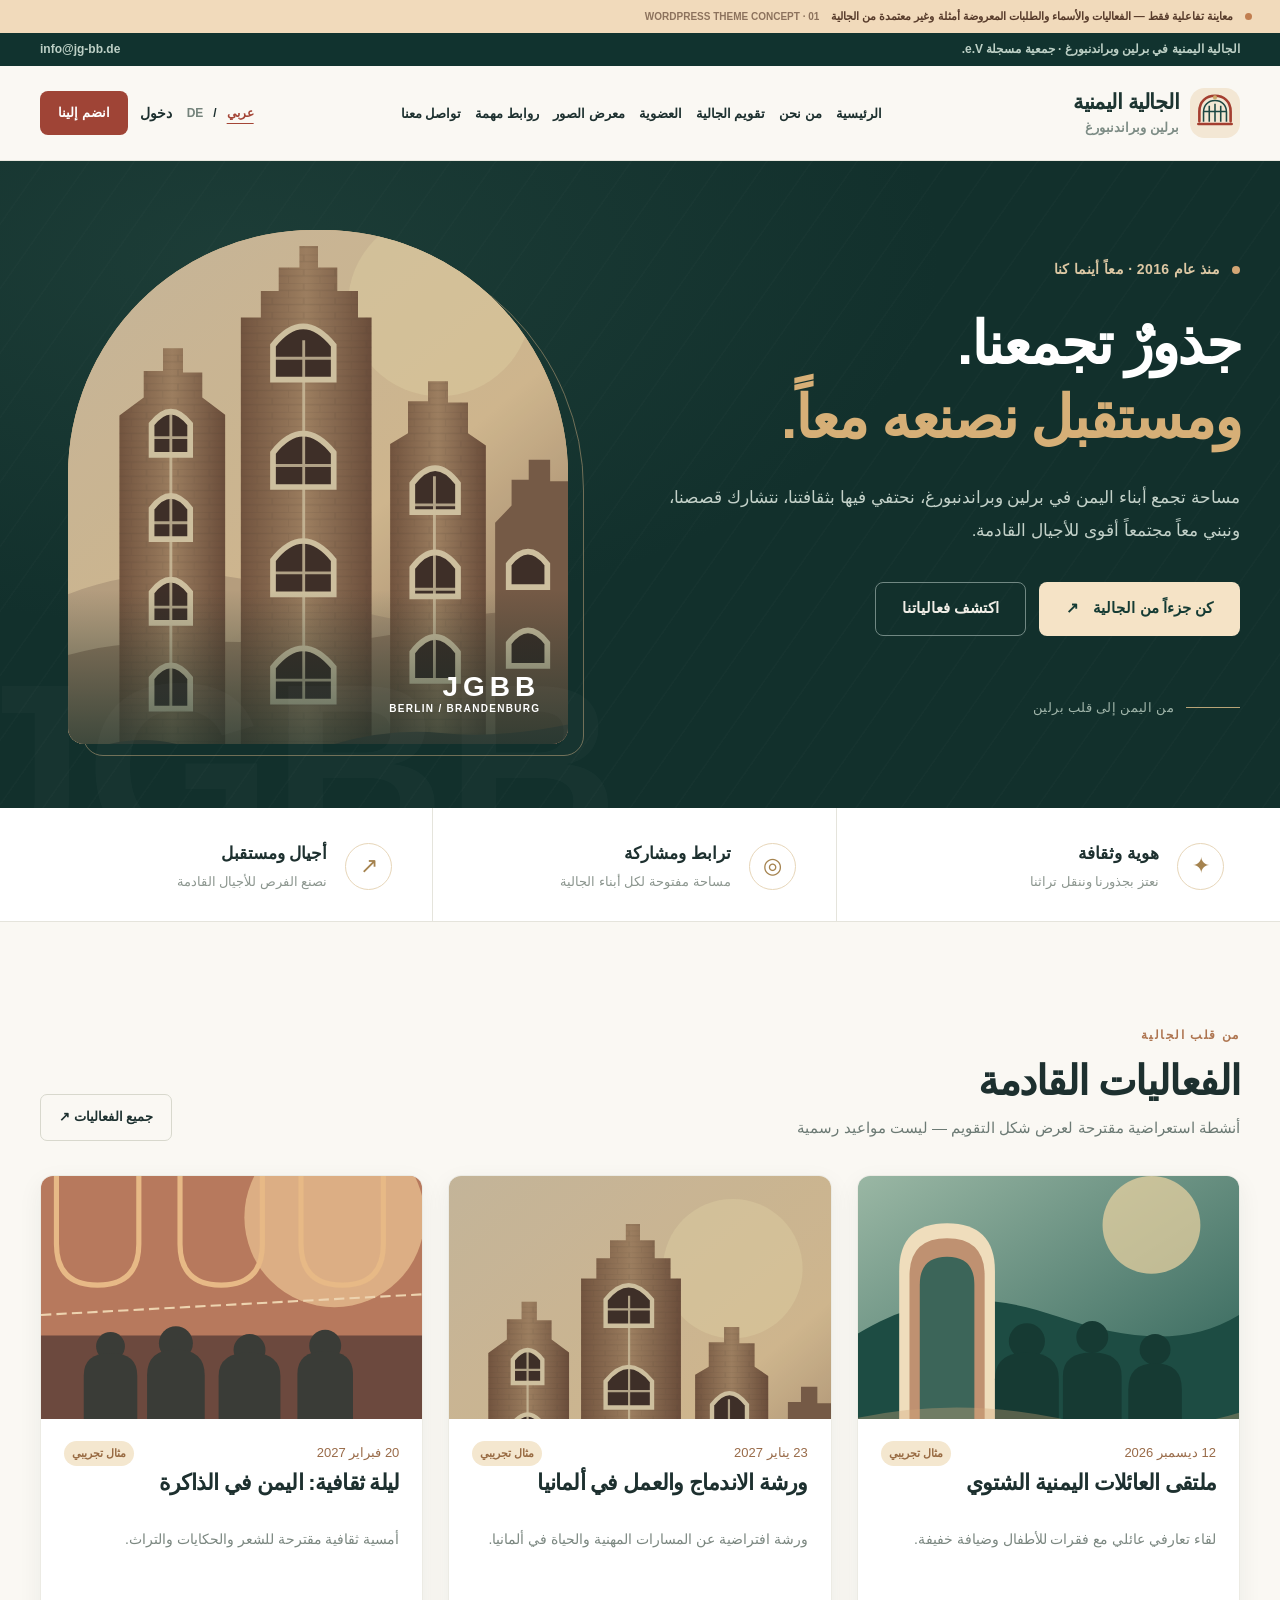
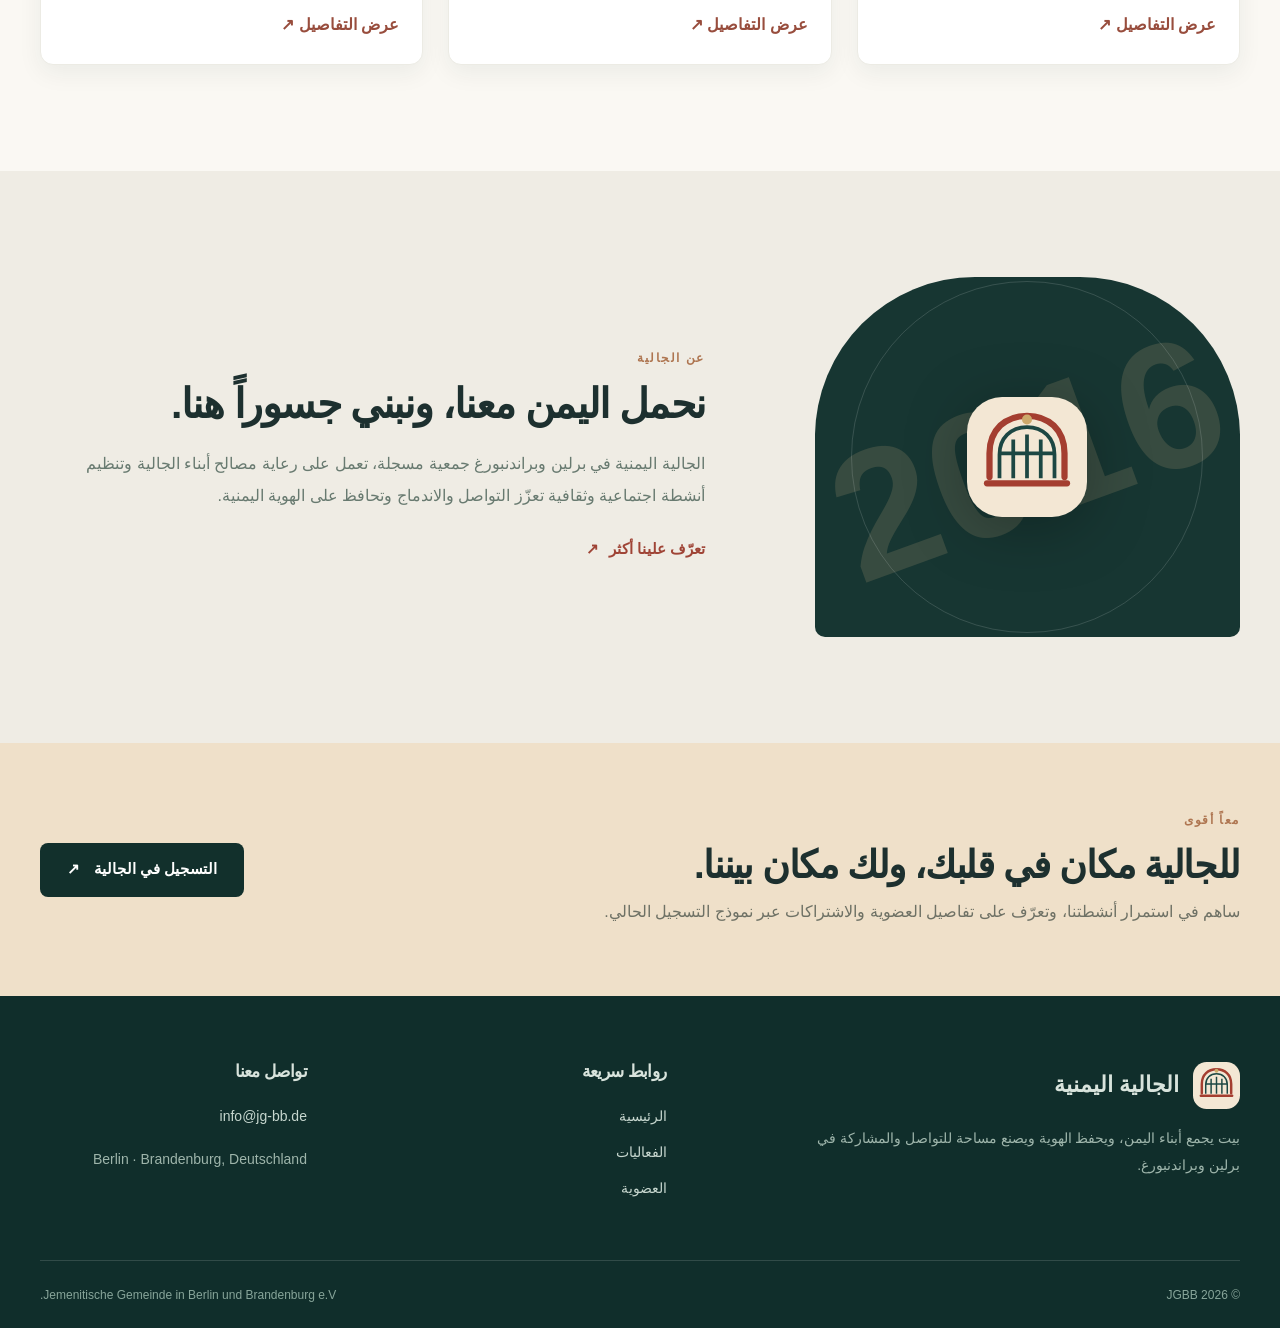
==== jgbb-preview/index.html @ 4fd8ebb9 "Publish JGBB bilingual interactive WordPress design showcase" ====
<!DOCTYPE html>
<html dir="rtl" lang="ar">
 <head>
  <meta charset="utf-8"/>
  <meta content="width=device-width,initial-scale=1" name="viewport"/>
  <meta content="#12302c" name="theme-color"/>
  <title>
   JGBB | الجالية اليمنية في برلين وبراندنبورغ — Interactive Preview
  </title>
  <style>
   :root{--j-ink:#1d302f;--j-forest:#173632;--j-dark:#12302c;--j-red:#9f4436;--j-gold:#c9a16a;--j-cream:#faf8f3;--j-sand:#f2ece2;--j-muted:#6c7a74;--j-line:#e5e4dc;--j-radius:18px;--j-font:'Tajawal','DM Sans',sans-serif;--j-latin:'DM Sans','Tajawal',sans-serif}
*{box-sizing:border-box}html{scroll-behavior:smooth}body.jgbb-body{margin:0;background:var(--j-cream);font-family:var(--j-font);color:var(--j-ink);font-size:16px;line-height:1.75;-webkit-font-smoothing:antialiased}body[dir=ltr]{font-family:var(--j-latin)}img{max-width:100%;height:auto}a{color:inherit;text-decoration:none}a:hover{color:var(--j-red)}button,input,select,textarea{font:inherit}button{cursor:pointer}h1,h2,h3,p{margin-top:0}h1,h2,h3{line-height:1.2;letter-spacing:-.035em}h1{font-size:clamp(46px,5.6vw,78px);font-weight:800}h2{font-size:clamp(33px,3.2vw,49px);font-weight:800}h3{font-size:23px;font-weight:700}::selection{background:#e7c69c;color:var(--j-ink)}:focus-visible{outline:3px solid #c49155;outline-offset:4px}.jgbb-container{width:min(1200px,calc(100% - 64px));margin-inline:auto}.jgbb-skip-link{position:absolute;inset-block-start:-90px;inset-inline-start:20px;z-index:999;background:#fff;padding:12px}.jgbb-skip-link:focus{inset-block-start:12px}
.jgbb-topline{background:#11332f;color:#bdd0c6;font-size:12px;font-weight:600}.jgbb-topline__inner{display:flex;justify-content:space-between;align-items:center;min-height:33px;gap:16px}.jgbb-topline a{color:#bdd0c6}.jgbb-header{position:relative;z-index:10;background:rgba(250,248,243,.98);border-bottom:1px solid #eae8e0}.jgbb-header__inner{min-height:94px;display:flex;align-items:center;justify-content:space-between;gap:24px}.jgbb-brand{display:flex;gap:11px;align-items:center;min-width:214px}.jgbb-brand__mark{width:50px;height:50px}.jgbb-brand__custom{max-width:150px;max-height:65px;width:auto;height:auto}.jgbb-brand__label{display:grid;line-height:1.24}.jgbb-brand__label strong{font-size:21px;letter-spacing:-.025em;color:#1d3531}.jgbb-brand__label small{font-size:13px;color:#7d8c85;font-weight:600;margin-top:5px}.jgbb-menu{display:flex;list-style:none;gap:24px;align-items:center;margin:0;padding:0}.jgbb-menu li{position:relative}.jgbb-menu a{font-weight:700;font-size:14px;white-space:nowrap;transition:color .2s}.jgbb-menu .sub-menu{display:none;position:absolute;top:100%;inset-inline-start:0;list-style:none;margin:0;padding:12px 16px;background:white;box-shadow:0 12px 35px #122e2c20;min-width:190px;border-radius:12px}.jgbb-menu li:hover>.sub-menu,.jgbb-menu li:focus-within>.sub-menu{display:block}.jgbb-menu .sub-menu li{padding:6px}.jgbb-header__actions{display:flex;align-items:center;gap:17px}.jgbb-languages{display:flex;align-items:center;gap:7px;font:700 12px var(--j-latin);white-space:nowrap}.jgbb-languages a{color:#657b71}.jgbb-language-sep{color:#bbc8c2}.jgbb-languages ul{list-style:none;margin:0;padding:0;display:flex;gap:8px}.jgbb-languages ul li{list-style:none}.jgbb-login{font-size:14px;font-weight:700}.jgbb-button{display:inline-flex;align-items:center;justify-content:center;gap:14px;min-height:54px;padding:12px 26px;background:var(--j-red);color:#fff;border:1px solid transparent;border-radius:8px;font-weight:800;font-size:15px;transition:transform .2s,background .2s}.jgbb-button:hover{background:#863629;color:white;transform:translateY(-2px)}.jgbb-button--small{min-height:44px;padding:8px 17px;font-size:13px}.jgbb-button--light{background:#f5e3c6;color:#153b34}.jgbb-button--light:hover{background:#fff;color:#153b34}.jgbb-button--ghost{background:transparent;color:#f1eee7;border-color:#718883}.jgbb-button--ghost:hover{background:#ffffff16;color:#fff}.jgbb-button--dark{background:var(--j-dark)}.jgbb-mobile-toggle{display:none;background:transparent;border:0;padding:12px}.jgbb-mobile-toggle span{display:block;height:2px;width:23px;background:var(--j-ink);margin:5px 0}
.jgbb-hero{background:var(--j-dark);color:white;position:relative;overflow:hidden;isolation:isolate}.jgbb-hero:after{content:'';position:absolute;inset:0;background:radial-gradient(ellipse at 18% 15%,#3b625742,transparent 48%),repeating-linear-gradient(125deg,transparent,transparent 35px,#ffffff04 36px,#ffffff04 37px);pointer-events:none;z-index:-1}.jgbb-hero__layout{display:grid;grid-template-columns:1.02fr .98fr;gap:64px;min-height:615px;align-items:center;padding-block:69px 64px}.jgbb-hero__copy{position:relative;z-index:1}.jgbb-kicker{display:inline-flex;align-items:center;gap:12px;font-weight:700;letter-spacing:.025em;color:#ddc8a4;font-size:14px;margin-bottom:25px}.jgbb-kicker__dot{width:8px;height:8px;border-radius:50%;background:#d3a675}.jgbb-hero h1{font-size:clamp(47px,4.6vw,69px);line-height:1.26;max-width:700px;margin-bottom:26px;color:#fff}.jgbb-hero h1 em{font-style:normal;color:#d6af77}.jgbb-hero__copy>p{font-size:17px;line-height:1.95;color:#c3d1c9;max-width:580px;margin-bottom:34px}.jgbb-hero__buttons{display:flex;align-items:center;flex-wrap:wrap;gap:13px}.jgbb-hero__footnote{display:flex;align-items:center;gap:12px;margin-top:61px;font-size:13px;letter-spacing:.03em;color:#a0b5aa}.jgbb-hero__line{height:1px;width:54px;background:#b8a477}.jgbb-hero__art{height:514px;position:relative;max-width:500px;width:100%;justify-self:center}.jgbb-hero__art:before{content:'';position:absolute;inset:10px -16px -12px 15px;border:1px solid #a28f6d;border-radius:250px 250px 20px 20px;opacity:.65}.jgbb-hero__art-frame{height:100%;width:100%;overflow:hidden;border-radius:245px 245px 16px 16px;background:#dfb889;position:relative}.jgbb-hero__art-frame img{display:block;object-fit:cover;width:100%;height:100%}.jgbb-hero__art-frame:after{content:'';position:absolute;inset:0;background:linear-gradient(180deg,transparent 70%,#0e2c27a1 100%)}.jgbb-hero__art-label{position:absolute;bottom:30px;inset-inline-start:28px;display:grid;z-index:2;text-align:start;color:white}.jgbb-hero__art-label strong{font:800 28px var(--j-latin);letter-spacing:.18em}.jgbb-hero__art-label span{font:600 10px var(--j-latin);letter-spacing:.13em}.jgbb-hero__watermark{position:absolute;font:800 240px var(--j-latin);color:#ffffff06;bottom:-98px;left:-48px;pointer-events:none}
.jgbb-values{background:white;border-bottom:1px solid var(--j-line)}.jgbb-values__grid{display:grid;grid-template-columns:repeat(3,1fr);gap:10px}.jgbb-value{display:flex;gap:18px;align-items:center;padding:31px 16px 27px}.jgbb-value+.jgbb-value{border-inline-start:1px solid var(--j-line);padding-inline-start:40px}.jgbb-value__icon{display:grid;place-items:center;flex:none;width:47px;height:47px;border:1px solid #e7d6b9;border-radius:50%;font-size:22px;color:#a5834f}.jgbb-value strong{display:block;font-size:17px;font-weight:800}.jgbb-value p{color:#8c968f;font-size:13px;margin:2px 0 0}
.jgbb-section{padding-block:106px}.jgbb-section-heading{display:flex;justify-content:space-between;align-items:end;gap:25px;margin-bottom:34px}.jgbb-section-tag{display:block;color:#ae7550;letter-spacing:.13em;font:700 12px var(--j-latin),sans-serif;margin-bottom:15px;text-transform:uppercase}.jgbb-section-heading h2{margin-bottom:9px}.jgbb-section-heading p{color:var(--j-muted);font-size:15px;margin:0}.jgbb-outline-link{border:1px solid #d8d8cd;padding:11px 18px;border-radius:7px;font-weight:700;font-size:13px;white-space:nowrap;transition:all .2s}.jgbb-outline-link:hover{background:var(--j-dark);border-color:var(--j-dark);color:white}.jgbb-story-grid{display:grid;grid-template-columns:repeat(3,minmax(0,1fr));gap:25px}.jgbb-story-card{background:#fff;border:1px solid #ecebe4;border-radius:13px;overflow:hidden;box-shadow:0 8px 24px #142f2810;transition:transform .2s,box-shadow .2s}.jgbb-story-card:hover{transform:translateY(-5px);box-shadow:0 15px 40px #142f281c}.jgbb-story-card__media{display:block;aspect-ratio:1.57;overflow:hidden;background:#e4d2b8}.jgbb-story-card__media img{display:block;width:100%;height:100%;object-fit:cover;transition:transform .45s}.jgbb-story-card:hover img{transform:scale(1.06)}.jgbb-story-card__placeholder{display:grid;width:100%;height:100%;place-items:center;background:linear-gradient(130deg,#dcc5a8,#9b6f51);font:900 55px var(--j-latin);color:#ffffff3d;letter-spacing:.2em}.jgbb-story-card__body{padding:22px 23px 25px}.jgbb-eyebrow{font-size:12px;color:#a57950;margin:0 0 11px;font-weight:700}.jgbb-story-card h3{font-size:22px;line-height:1.55;margin-bottom:10px}.jgbb-card-summary{font-size:14px;line-height:1.7;color:#7b8780;min-height:68px;margin:0 0 15px}.jgbb-text-link{display:inline-flex;align-items:center;gap:10px;color:var(--j-red);font-size:15px;font-weight:800}.jgbb-text-link:hover{color:var(--j-ink)}
.jgbb-about-band{background:#efece4}.jgbb-about-band__layout{display:grid;grid-template-columns:.78fr 1.22fr;gap:110px;align-items:center}.jgbb-about-band__art{height:360px;position:relative;background:var(--j-forest);border-radius:160px 160px 10px 10px;display:flex;align-items:center;justify-content:center;overflow:hidden}.jgbb-about-band__art:after{content:'';width:350px;height:350px;border-radius:50%;border:1px solid #ffffff24;position:absolute}.jgbb-about-band__art span{position:absolute;color:#e8be8a28;font:900 180px var(--j-latin);transform:rotate(-20deg)}.jgbb-about-band__art img{width:120px;filter:drop-shadow(0 10px 30px #0004);z-index:2}.jgbb-about-band h2{max-width:560px;margin-bottom:19px}.jgbb-about-band p{font-size:16px;line-height:2;color:#687a70;max-width:640px;margin-bottom:23px}.jgbb-join-band{background:#efe0c9;padding:70px 0}.jgbb-join-band__inner{display:flex;justify-content:space-between;align-items:center;gap:50px}.jgbb-join-band h2{font-size:clamp(28px,3vw,42px);margin-bottom:10px}.jgbb-join-band p{max-width:700px;color:#6e7165;margin:0}
.jgbb-footer{background:#102e2b;color:#d8e3dc;padding:66px 0 22px}.jgbb-footer__grid{display:grid;grid-template-columns:1.4fr .8fr .75fr;gap:75px}.jgbb-footer__grid p{max-width:450px;color:#9eb5ab;font-size:14px;line-height:1.9;margin-top:16px}.jgbb-footer__brand{display:flex;gap:14px;align-items:center}.jgbb-footer__brand img{width:47px}.jgbb-footer__brand strong{font-size:22px}.jgbb-footer h3{font-size:17px;margin:0 0 19px}.jgbb-footer a{color:#c6d6ce;font-size:14px}.jgbb-footer a:hover{color:#f2c88f}.jgbb-footer-menu,.jgbb-footer .jgbb-menu{display:grid;gap:8px;list-style:none;padding:0;margin:0}.jgbb-footer-menu li{list-style:none}.jgbb-footer__bottom{display:flex;justify-content:space-between;gap:15px;border-top:1px solid #ffffff23;margin-top:58px;padding-top:24px;color:#87a59a;font-size:12px}
.jgbb-interior-hero{background:#143632;color:white;padding:77px 0 74px;position:relative;overflow:hidden}.jgbb-interior-hero:after{content:'◌';font-size:400px;line-height:1;color:#ffffff08;position:absolute;top:-160px;inset-inline-end:8%}.jgbb-interior-hero .jgbb-container{position:relative;z-index:1}.jgbb-interior-hero .jgbb-section-tag{color:#c8ac80}.jgbb-interior-hero h1{font-size:clamp(40px,5vw,64px);max-width:850px;margin:0 0 12px}.jgbb-interior-hero p{font-size:15px;margin:0;color:#a9c3b8}.jgbb-return-link{font-size:14px;color:#e6c398}.jgbb-page-layout{padding-block:70px 100px}.jgbb-single-layout{max-width:950px;margin:auto;padding-block:70px 100px}.jgbb-content{max-width:100%;font-size:17px;line-height:2}.jgbb-content p{margin-bottom:20px}.jgbb-content h2,.jgbb-content h3{margin:35px 0 14px}.jgbb-content a:not(.um-button){color:var(--j-red);text-decoration:underline;text-decoration-thickness:1px;text-underline-offset:3px}.jgbb-content blockquote{margin:30px 0;padding:14px 30px;border-inline-start:3px solid var(--j-red);background:#fff}.jgbb-content img{border-radius:10px}.jgbb-single-hero-image{border-radius:17px;overflow:hidden;margin-bottom:34px}.jgbb-single-hero-image img{width:100%;display:block;max-height:540px;object-fit:cover}.jgbb-pagination{margin-top:52px;text-align:center}.jgbb-pagination .page-numbers{display:inline-flex;align-items:center;justify-content:center;min-width:42px;height:42px;border:1px solid #d8ddd5;border-radius:7px;margin:0 3px}.jgbb-pagination .page-numbers.current{background:var(--j-dark);color:white}.jgbb-notfound{padding:120px 0;text-align:center}.jgbb-notfound>span{font:900 130px var(--j-latin);color:#cfb999}.jgbb-notfound h1{font-size:34px}
/* Existing WordPress and common form plugins: visual styling only, no request interception */
.jgbb-content input:not([type=checkbox]):not([type=radio]):not([type=submit]):not([type=hidden]),.jgbb-content select,.jgbb-content textarea,.jgbb-content .um input[type=text],.jgbb-content .um input[type=password],.jgbb-content .um input[type=email]{background:#fff!important;border:1px solid #dfe5de!important;border-radius:9px!important;min-height:46px!important;padding:11px 14px!important;box-shadow:none!important;max-width:100%;font-size:15px!important;color:var(--j-ink)!important}.jgbb-content input:focus,.jgbb-content select:focus,.jgbb-content textarea:focus{border-color:#b18a64!important;outline:2px solid #b18a6438!important}.jgbb-content button,.jgbb-content input[type=submit],.jgbb-content .um .um-button,.jgbb-content .wp-block-button__link{border:0!important;background:var(--j-red)!important;color:#fff!important;border-radius:8px!important;min-height:45px;padding:10px 24px!important;font-weight:800!important;box-shadow:none!important;cursor:pointer}.jgbb-content .um{max-width:100%!important;margin:22px 0!important}.jgbb-content .um .um-form{padding:24px;background:white;border:1px solid #e5e5da;border-radius:16px;box-shadow:0 15px 40px #142e2612}.jgbb-content .um .um-field-label label{font-weight:700!important;color:var(--j-ink)!important}.jgbb-content .um .um-col-alt .um-button.um-alt{background:#e8ede8!important;color:var(--j-ink)!important}.jgbb-content .um .um-field-error{border-radius:6px}.jgbb-content .wpcf7-form,.jgbb-content .wpforms-container{background:#fff;padding:28px;border:1px solid #e5e5da;border-radius:16px}.jgbb-content table{max-width:100%;display:block;overflow-x:auto;border-collapse:collapse}.jgbb-content td,.jgbb-content th{border:1px solid #e1e3dc;padding:11px}.jgbb-content .wp-block-gallery{display:flex;flex-wrap:wrap;gap:12px}
@media(max-width:1160px){.jgbb-nav .jgbb-menu{gap:14px}.jgbb-header__actions{gap:10px}.jgbb-header__inner{gap:15px}.jgbb-header__join{display:none}.jgbb-hero__layout{gap:45px}.jgbb-about-band__layout{gap:70px}}
@media(max-width:900px){.jgbb-container{width:min(100% - 40px,1200px)}.jgbb-header__inner{min-height:78px}.jgbb-nav{display:none;position:absolute;inset-inline:0;top:100%;background:#faf8f3;border-bottom:1px solid var(--j-line);box-shadow:0 12px 20px #00000012;padding:25px}.jgbb-nav.is-open{display:block}.jgbb-nav .jgbb-menu{display:grid;gap:18px;max-width:650px;margin:auto}.jgbb-mobile-toggle{display:block}.jgbb-header__actions{margin-inline-start:auto}.jgbb-hero__layout{grid-template-columns:1fr .85fr;gap:22px;min-height:500px}.jgbb-hero h1{font-size:46px}.jgbb-hero__art{height:425px}.jgbb-story-grid{gap:14px}.jgbb-story-card__body{padding:18px}.jgbb-story-card h3{font-size:19px}.jgbb-about-band__layout{gap:40px}}
@media(max-width:700px){.jgbb-topline__inner{justify-content:center}.jgbb-topline__inner a{display:none}.jgbb-container{width:calc(100% - 34px)}.jgbb-brand{min-width:auto}.jgbb-brand__mark{width:44px}.jgbb-brand__label strong{font-size:17px}.jgbb-brand__label small{font-size:11px}.jgbb-header__actions{gap:11px}.jgbb-login{display:none}.jgbb-languages{font-size:11px}.jgbb-hero__layout{grid-template-columns:1fr;padding-block:62px 46px;gap:36px}.jgbb-hero__copy{text-align:start}.jgbb-hero h1{font-size:clamp(41px,8vw,55px)}.jgbb-hero__copy>p{font-size:15px}.jgbb-hero__footnote{margin-top:32px}.jgbb-hero__art{max-width:380px;height:390px;width:85%;margin-inline:auto}.jgbb-values__grid{grid-template-columns:1fr;gap:0}.jgbb-value,.jgbb-value+.jgbb-value{padding:17px 2px;border:0;border-bottom:1px solid var(--j-line)}.jgbb-section{padding-block:65px}.jgbb-section-heading{align-items:start}.jgbb-section-heading h2{font-size:35px}.jgbb-outline-link{font-size:11px;padding:9px}.jgbb-story-grid{grid-template-columns:1fr;gap:22px}.jgbb-story-card__media{aspect-ratio:1.75}.jgbb-card-summary{min-height:0}.jgbb-about-band__layout{grid-template-columns:1fr;gap:28px}.jgbb-about-band__art{height:260px;max-width:380px;margin-inline:auto;width:100%}.jgbb-join-band{padding:52px 0}.jgbb-join-band__inner{align-items:start;flex-direction:column;gap:28px}.jgbb-footer__grid{grid-template-columns:1fr 1fr;gap:28px}.jgbb-footer__grid>div:first-child{grid-column:1/-1}.jgbb-footer__bottom{flex-direction:column;gap:3px}.jgbb-interior-hero{padding:56px 0}.jgbb-interior-hero h1{font-size:40px}.jgbb-page-layout,.jgbb-single-layout{padding-block:42px 80px}.jgbb-content{font-size:16px}}
@media(max-width:410px){.jgbb-header__inner{gap:6px}.jgbb-brand__label strong{font-size:15px}.jgbb-brand__mark{width:39px}.jgbb-languages{gap:4px}.jgbb-hero__buttons{display:grid;grid-template-columns:1fr}.jgbb-hero__art{width:94%}.jgbb-footer__grid{grid-template-columns:1fr}.jgbb-footer__grid>div:first-child{grid-column:auto}}
@media(prefers-reduced-motion:reduce){html{scroll-behavior:auto}*,*:before,*:after{transition:none!important;animation:none!important}}
  </style>
  <style>
   .preview-ribbon{display:flex;gap:12px;align-items:center;padding:8px 28px;min-height:33px;font:600 11px 'DM Sans','Tajawal',sans-serif;background:#f1dabb;color:#573b2b;direction:rtl}.preview-dot{height:7px;width:7px;border-radius:50%;background:#c17e50}.preview-ribbon__end{margin-inline-start:auto;font-size:10px;opacity:.65;direction:ltr}.preview-language{background:transparent;border:0;color:#74837b;font:700 12px 'DM Sans','Tajawal',sans-serif;padding:3px;white-space:nowrap}.preview-language.is-current{color:#a44536;text-decoration:underline;text-underline-offset:6px}.preview-screen[hidden]{display:none!important}.preview-events-heading{display:flex;align-items:center;justify-content:space-between;margin-bottom:28px}.preview-events-heading h2{margin:0}.preview-events-heading span{font-size:13px;color:#839187}.preview-membership-layout{display:grid;grid-template-columns:1fr 1fr;gap:76px}.preview-intro{color:#7c8b80;line-height:1.9}.preview-fees{margin-top:24px;background:#fff;border:1px solid #e5e3da;border-radius:12px;overflow:hidden}.preview-fees>div{display:flex;align-items:center;justify-content:space-between;padding:13px 18px;border-bottom:1px solid #e9e8e2}.preview-fees>div:last-child{border:0}.preview-fees strong{font-size:19px;color:#9f4436}.preview-bank{margin-top:18px;border:1px dashed #d2b794;background:#f2e9dd;padding:17px 21px;border-radius:11px;display:grid;gap:3px}.preview-bank strong{font-size:16px}.preview-bank span{font-size:13px;color:#718072}.preview-bank code{font:600 13px 'DM Sans';text-align:start;unicode-bidi:embed;overflow-wrap:anywhere}.preview-bank small{color:#9c6c4e}.preview-form{background:white;padding:32px;border:1px solid #e8e7de;border-radius:14px;box-shadow:0 20px 55px #18332b0e}.preview-form-badge{font-size:11px;font-weight:700;background:#e5eee9;color:#466b5a;padding:5px 10px;border-radius:99px}.preview-form h3{font-size:28px;margin:19px 0 8px}.preview-form>p{font-size:13px;color:#849086;line-height:1.75}.preview-form-grid{display:grid;grid-template-columns:1fr 1fr;gap:15px;margin:24px 0}.preview-form-grid label{display:grid;gap:5px;font-size:12px;font-weight:700}.preview-form-grid label.wide{grid-column:span 2}.preview-form-grid input,.preview-form-grid select{min-width:0;min-height:45px;border-radius:7px;border:1px solid #dfe3de;padding:10px;background:#fbfbf8;color:#9da8a2}.preview-disabled{width:100%;opacity:.75;cursor:not-allowed}.preview-about-layout{display:grid;grid-template-columns:1.1fr .8fr;gap:100px;align-items:center}.preview-about-layout p{font-size:17px;color:#728075;line-height:2}.preview-about-layout img{width:100%;max-height:440px;object-fit:cover;border-radius:220px 220px 12px 12px}.preview-contact{text-align:center;min-height:260px}.preview-contact p{color:#809084}.preview-contact .jgbb-button{margin-top:20px;direction:ltr}
@media(max-width:800px){.preview-membership-layout,.preview-about-layout{grid-template-columns:1fr;gap:40px}.preview-form{padding:23px}.preview-ribbon__end{display:none}}@media(max-width:550px){.preview-events-heading{align-items:start;flex-direction:column;gap:12px}.preview-ribbon{padding:8px 17px;font-size:10px}.preview-form-grid{gap:9px}}
  </style>
 <style id="jgbb-full-demo-style">
/* JGBB interactive demo enhancements */
.jgbb-header__actions{gap:12px}.jgbb-menu{gap:14px}.jgbb-menu a{font-size:13px}.preview-ribbon{position:relative;z-index:20}.jgbb-added-action{display:none}.demo-note{border:1px solid #e9d9b8;background:#f7efe1;color:#85663d;border-radius:12px;padding:16px 20px;margin-bottom:25px;font-size:14px}.demo-tools,.demo-actions{display:flex;justify-content:space-between;align-items:center;gap:14px;flex-wrap:wrap;margin-bottom:23px}.demo-tabs{display:flex;gap:6px;background:#e9eee7;padding:5px;border-radius:10px}.demo-tabs button,.demo-light-button{font:inherit;font-weight:700;color:#173d34;border-radius:8px;border:1px solid #e0e5dc;background:#fff;padding:9px 15px;cursor:pointer}.demo-tabs button{background:transparent;border:0}.demo-tabs button.is-on{background:white;box-shadow:0 4px 16px #132b2518}.demo-search{display:flex;gap:8px;align-items:center;border:1px solid #dce4dc;background:white;border-radius:10px;padding:7px 11px}.demo-search input{border:0!important;min-width:200px;outline:0;padding:5px;background:transparent}.demo-flag{border-radius:20px;background:#f4e7cf;padding:3px 8px;font-weight:700;color:#986b43;font-size:11px}.demo-event-date{display:flex;align-items:center;justify-content:space-between;gap:12px;color:#996b49;font-size:13px}.demo-event-card .jgbb-story-card__media{width:100%;border:0;padding:0;background:none;cursor:pointer}.demo-event-card .jgbb-story-card__media img{width:100%;height:auto}.demo-event-card .jgbb-text-link{border:0;background:transparent;cursor:pointer;text-align:start;padding:0;font:inherit;font-weight:800;color:#984d3d}.demo-event-card .jgbb-story-card__body h3{min-height:52px}.demo-field-row{display:grid;grid-template-columns:repeat(2,minmax(0,1fr));gap:13px}.demo-field-row label,.demo-contact-form>label,.demo-auth form>label,.demo-modal form>label{display:flex;flex-direction:column;gap:7px;font-size:14px;font-weight:700;margin-bottom:13px}.demo-field-row input,.demo-field-row select,.demo-contact-form input,.demo-contact-form textarea,.demo-auth input,.demo-modal input,.demo-modal select,.demo-modal textarea{border:1px solid #d7dfd8;border-radius:9px;padding:12px 14px;width:100%;min-height:45px;max-width:100%;background:white;color:#1e3935}.demo-checkbox{display:flex!important;flex-direction:row!important;align-items:flex-start!important;gap:10px!important;font-weight:400!important;font-size:13px!important;margin:15px 0!important}.demo-checkbox input{width:auto;min-height:0;margin-top:5px}.demo-contribution{display:flex;flex-wrap:wrap;gap:8px;margin:14px 0}.demo-contribution button{border:1px solid #d6ded6;background:white;color:#173d33;border-radius:9px;padding:10px 13px;font-weight:800;min-width:63px}.demo-contribution button.on{border:2px solid #a55340;color:#a55340;background:#fff5e7}.demo-mini{font-size:12px;color:#778479}.demo-success{padding:13px;border-radius:9px;background:#e5f5e9;color:#227849;font-size:14px;margin-top:10px}.demo-error{padding:13px;border-radius:9px;background:#fdebe7;color:#a33e35;margin-top:10px}.demo-panel{padding:28px;background:white;border:1px solid #e1e5de;border-radius:15px;margin-bottom:20px;box-shadow:0 8px 25px #1b342510}.demo-panel h2{font-size:26px}.demo-stat{display:grid;grid-template-columns:repeat(4,1fr);gap:13px;width:100%;margin-bottom:18px}.demo-stat>div{padding:20px;background:#fff;border:1px solid #e3e8e2;border-radius:12px}.demo-stat strong{font-size:31px;display:block}.demo-stat span{color:#74817b;font-size:12px}.demo-actions{justify-content:flex-start}.demo-table-scroll{overflow:auto}.demo-table{width:100%;border-collapse:collapse;font-size:13px}.demo-table th,.demo-table td{padding:12px;text-align:start;border-bottom:1px solid #eaeee9}.demo-table th{color:#78867c}.demo-table small{color:#75857a;display:block}.demo-table button{background:#e9efea;color:#173d33;border:0;border-radius:6px;padding:8px;cursor:pointer;font-size:12px;margin:2px}.demo-status{display:inline-block;border-radius:30px;background:#faefdc;color:#8c693b;padding:3px 9px;font-weight:700;font-size:11px;white-space:nowrap}.demo-status.confirmed,.demo-status.checked_in{background:#e2f3e9;color:#27774f}.demo-status.rejected{background:#fee7e2;color:#aa3838}.demo-auth{max-width:560px}.demo-auth .preview-form{padding:32px}.demo-auth form>label{margin-bottom:19px}.demo-auth form>.jgbb-button{width:100%}.demo-auth-secondary{display:grid;gap:12px;margin-top:20px}.demo-text-button{border:0;background:transparent;color:#9c4839;text-align:start;cursor:pointer;font-weight:800;padding:0}.demo-contact-form{border:1px solid #e3e7e3;background:white;border-radius:13px;padding:25px;margin-top:25px;max-width:760px;text-align:start}.demo-link-grid,.demo-gallery{display:grid;grid-template-columns:repeat(2,1fr);gap:18px}.demo-link-grid a{background:white;border:1px solid #e3e8e0;border-radius:14px;padding:25px;display:grid;gap:7px}.demo-link-grid a:hover{border-color:#c1cabb}.demo-link-grid b{font-size:20px}.demo-gallery-item{background:white;border-radius:14px;overflow:hidden;border:1px solid #e4e9df}.demo-gallery-item img{width:100%;height:250px;object-fit:cover;display:block}.demo-gallery-item>div{padding:17px}.demo-gallery-item b{display:block}.demo-gallery-item span{font-size:12px;color:#819087}.demo-modal{position:fixed;inset:0;z-index:900;display:grid;place-items:center;overflow:auto;padding:16px;background:#0e241fd0}.demo-modal[hidden]{display:none!important}.demo-modal-card{background:white;width:min(720px,100%);border-radius:17px;padding:35px;position:relative;max-height:95vh;overflow:auto}.demo-modal-close{position:absolute;inset-block-start:10px;inset-inline-end:12px;border:0;background:#f0f2ee;border-radius:50%;width:38px;height:38px;cursor:pointer;font-size:26px}.demo-modal h2{font-size:28px;margin:9px 0 17px}.demo-modal .demo-event-visual{width:100%;height:200px;object-fit:cover;border-radius:12px}.demo-ticket{text-align:center;border:1px dashed #bdc9b8;border-radius:13px;padding:22px}.demo-ticket img{display:block;margin:14px auto}.demo-ticket code{display:block;direction:ltr;padding:8px;background:#f0f4ee;border-radius:7px}.demo-toast{position:fixed;inset:auto 24px 24px auto;z-index:1000;pointer-events:none;opacity:0;transform:translateY(10px);transition:.2s;background:#173d35;color:white;padding:13px 18px;border-radius:9px}.demo-toast.show{opacity:1;transform:none}.demo-mail{background:#f7faf6;border:1px solid #dce7dc;border-radius:11px;padding:20px;margin:16px 0}.demo-mail p{margin:10px 0}.demo-list{display:grid;gap:12px}.demo-list>div{padding:13px;background:#fbfcfa;border:1px solid #e8eee8;border-radius:10px}.demo-list small{display:block;color:#78857b}.demo-account-actions{display:flex;gap:10px;margin-top:12px}.demo-empty{background:white;border:1px dashed #dce4dc;padding:55px;text-align:center;border-radius:13px}.preview-screen[hidden]{display:none!important}#qr-video{max-width:400px;width:100%;border-radius:12px}.demo-inline-actions{display:flex;align-items:end;gap:8px}.demo-inline-actions button{min-height:44px}.jgbb-header__actions.demo-logged [data-open="account"],.jgbb-header__actions.demo-admin [data-open="admin"]{display:inline}.demo-membership-box{padding:28px!important}
@media(max-width:1100px){.jgbb-header__actions .jgbb-added-action{display:none!important}}@media(max-width:800px){.demo-stat{grid-template-columns:repeat(2,1fr)}.demo-link-grid,.demo-gallery{grid-template-columns:1fr}}@media(max-width:570px){.demo-field-row{grid-template-columns:1fr}.demo-tools{align-items:stretch}.demo-search{width:100%}.demo-search input{width:100%;min-width:0}.demo-modal{padding:6px}.demo-modal-card{padding:22px}.demo-stat{gap:9px}.demo-stat>div{padding:15px}.demo-panel{padding:17px}.demo-event-card .jgbb-story-card__body h3{min-height:0}}

</style></head>
 <body class="jgbb-body">
  <div class="preview-ribbon">
   <span class="preview-dot">
   </span>
   <span data-ar="معاينة تفاعلية فقط — الفعاليات والأسماء والطلبات المعروضة أمثلة وغير معتمدة من الجالية" data-de="Interaktive Demo – Termine, Personen und Anmeldungen sind fiktiv, nicht vom Verein bestätigt">
    معاينة تفاعلية فقط — الفعاليات والأسماء والطلبات المعروضة أمثلة وغير معتمدة من الجالية
   </span>
   <span class="preview-ribbon__end">
    WORDPRESS THEME CONCEPT · 01
   </span>
  </div>
  <div class="jgbb-topline">
   <div class="jgbb-container jgbb-topline__inner">
    <span data-ar="الجالية اليمنية في برلين وبراندنبورغ · جمعية مسجلة e.V." data-de="Jemenitische Gemeinde Berlin &amp; Brandenburg · e.V.">
     الجالية اليمنية في برلين وبراندنبورغ · جمعية مسجلة e.V.
    </span>
    <a href="mailto:info@jg-bb.de">
     info@jg-bb.de
    </a>
   </div>
  </div>
  <header class="jgbb-header">
   <div class="jgbb-container jgbb-header__inner">
    <a aria-label="JGBB demonstration" class="jgbb-brand" data-open="home" href="#">
     <img alt="" class="jgbb-brand__mark" src="[data-uri]"/>
     <span class="jgbb-brand__label">
      <strong data-ar="الجالية اليمنية" data-de="Jemenitische Gemeinde">
       الجالية اليمنية
      </strong>
      <small data-ar="برلين وبراندنبورغ" data-de="Berlin &amp; Brandenburg">
       برلين وبراندنبورغ
      </small>
     </span>
    </a>
    <nav class="jgbb-nav" id="jgbb-navigation">
     <ul class="jgbb-menu">
      <li>
       <a data-ar="الرئيسية" data-de="Startseite" data-open="home" href="#">
        الرئيسية
       </a>
      </li>
      <li>
       <a data-ar="من نحن" data-de="Über uns" data-open="about" href="#">
        من نحن
       </a>
      </li>
      <li>
       <a data-ar="تقويم الجالية" data-de="Veranstaltungen" data-open="events" href="#">
        تقويم الجالية
       </a>
      </li>
      <li>
       <a data-ar="العضوية" data-de="Mitgliedschaft" data-open="membership" href="#">
        العضوية
       </a>
      </li>
      <li>
       <a data-ar="معرض الصور" data-de="Galerie" data-open="gallery" href="#gallery">
        معرض الصور
       </a>
      </li>
      <li>
       <a data-ar="روابط مهمة" data-de="Wichtige Links" data-open="links" href="#links">
        روابط مهمة
       </a>
      </li>
      <li>
       <a data-ar="تواصل معنا" data-de="Kontakt" data-open="contact" href="#">
        تواصل معنا
       </a>
      </li>
     </ul>
    </nav>
    <div class="jgbb-header__actions">
     <div class="jgbb-languages">
      <button class="preview-language" data-set-lang="ar" type="button">
       عربي
      </button>
      <span>
       /
      </span>
      <button class="preview-language" data-set-lang="de" type="button">
       DE
      </button>
     </div>
     <a class="jgbb-login" data-ar="دخول" data-de="Login" data-open="login" href="#login">
      دخول
     </a>
     <a class="jgbb-login jgbb-added-action" data-ar="حسابي" data-de="Mein Bereich" data-open="account" href="#account">
      حسابي
     </a>
     <a class="jgbb-login jgbb-added-action" data-ar="لوحة الإدارة" data-de="Verwaltung" data-open="admin" href="#admin">
      لوحة الإدارة
     </a>
     <a class="jgbb-button jgbb-button--small jgbb-header__join" data-ar="انضم إلينا" data-de="Mitglied werden" data-open="membership" href="#">
      انضم إلينا
     </a>
    </div>
    <button aria-controls="jgbb-navigation" aria-expanded="false" aria-label="Menu" class="jgbb-mobile-toggle" type="button">
     <span>
     </span>
     <span>
     </span>
     <span>
     </span>
    </button>
   </div>
  </header>
  <!-- HOME -->
  <main class="preview-screen" data-screen="home" id="screen-home">
   <section class="jgbb-hero">
    <div class="jgbb-container jgbb-hero__layout">
     <div class="jgbb-hero__copy">
      <span class="jgbb-kicker">
       <span class="jgbb-kicker__dot">
       </span>
       <span data-ar="منذ عام 2016 · معاً أينما كنا" data-de="Seit 2016 · Gemeinsam verbunden">
        منذ عام 2016 · معاً أينما كنا
       </span>
      </span>
      <h1 data-ar-html="جذورٌ تجمعنا.&lt;br&gt;&lt;em&gt;ومستقبل نصنعه معاً.&lt;/em&gt;" data-de-html="Gemeinschaft, die &lt;em&gt;verbindet.&lt;/em&gt;&lt;br&gt;Kultur, die bleibt.">
       جذورٌ تجمعنا.
       <br/>
       <em>
        ومستقبل نصنعه معاً.
       </em>
      </h1>
      <p data-ar="مساحة تجمع أبناء اليمن في برلين وبراندنبورغ، نحتفي فيها بثقافتنا، نتشارك قصصنا، ونبني معاً مجتمعاً أقوى للأجيال القادمة." data-de="Die jemenitische Gemeinschaft in Berlin und Brandenburg verbindet Menschen, bewahrt Kultur und schafft Raum für eine gemeinsame Zukunft.">
       مساحة تجمع أبناء اليمن في برلين وبراندنبورغ، نحتفي فيها بثقافتنا، نتشارك قصصنا، ونبني معاً مجتمعاً أقوى للأجيال القادمة.
      </p>
      <div class="jgbb-hero__buttons">
       <a class="jgbb-button jgbb-button--light" data-open="membership" href="#">
        <span data-ar="كن جزءاً من الجالية" data-de="Teil der Gemeinschaft werden">
         كن جزءاً من الجالية
        </span>
        ↗
       </a>
       <a class="jgbb-button jgbb-button--ghost" data-ar="اكتشف فعالياتنا" data-de="Aktivitäten entdecken" data-open="events" href="#">
        اكتشف فعالياتنا
       </a>
      </div>
      <div class="jgbb-hero__footnote">
       <span class="jgbb-hero__line">
       </span>
       <span data-ar="من اليمن إلى قلب برلين" data-de="Von Jemen bis ins Herz Berlins">
        من اليمن إلى قلب برلين
       </span>
      </div>
     </div>
     <div class="jgbb-hero__art">
      <div class="jgbb-hero__art-frame">
       <img alt="Yemeni architecture illustration" src="[data-uri]"/>
      </div>
      <div class="jgbb-hero__art-label">
       <strong>
        JGBB
       </strong>
       <span>
        BERLIN / BRANDENBURG
       </span>
      </div>
     </div>
    </div>
    <span class="jgbb-hero__watermark">
     JGBB
    </span>
   </section>
   <section class="jgbb-values">
    <div class="jgbb-container jgbb-values__grid">
     <div class="jgbb-value">
      <span class="jgbb-value__icon">
       ✦
      </span>
      <div>
       <strong data-ar="هوية وثقافة" data-de="Identität &amp; Kultur">
        هوية وثقافة
       </strong>
       <p data-ar="نعتز بجذورنا وننقل تراثنا" data-de="Wurzeln bewahren, Kultur leben">
        نعتز بجذورنا وننقل تراثنا
       </p>
      </div>
     </div>
     <div class="jgbb-value">
      <span class="jgbb-value__icon">
       ◎
      </span>
      <div>
       <strong data-ar="ترابط ومشاركة" data-de="Zusammenhalt">
        ترابط ومشاركة
       </strong>
       <p data-ar="مساحة مفتوحة لكل أبناء الجالية" data-de="Ein Ort für die Gemeinschaft">
        مساحة مفتوحة لكل أبناء الجالية
       </p>
      </div>
     </div>
     <div class="jgbb-value">
      <span class="jgbb-value__icon">
       ↗
      </span>
      <div>
       <strong data-ar="أجيال ومستقبل" data-de="Zukunft gestalten">
        أجيال ومستقبل
       </strong>
       <p data-ar="نصنع الفرص للأجيال القادمة" data-de="Perspektiven für Generationen">
        نصنع الفرص للأجيال القادمة
       </p>
      </div>
     </div>
    </div>
   </section>
   <section class="jgbb-section jgbb-section--stories">
    <div class="jgbb-container">
     <div class="jgbb-section-heading">
      <div>
       <span class="jgbb-section-tag" data-ar="من قلب الجالية" data-de="UNSER VEREINSLEBEN">
        من قلب الجالية
       </span>
       <h2 data-ar="الفعاليات القادمة" data-de="Kommende Begegnungen">
        الفعاليات القادمة
       </h2>
       <p data-ar="أنشطة استعراضية مقترحة لعرض شكل التقويم — ليست مواعيد رسمية" data-de="Beispieltermine für diese Designvorschau – keine offiziellen Ankündigungen">
        أنشطة استعراضية مقترحة لعرض شكل التقويم — ليست مواعيد رسمية
       </p>
      </div>
      <a class="jgbb-outline-link" data-open="events" href="#">
       <span data-ar="جميع الفعاليات" data-de="Alle Beiträge">
        جميع الفعاليات
       </span>
       ↗
      </a>
     </div>
     <div class="jgbb-story-grid" id="jgbb-home-events">
     </div>
    </div>
   </section>
   <section class="jgbb-section jgbb-about-band">
    <div class="jgbb-container jgbb-about-band__layout">
     <div class="jgbb-about-band__art">
      <span>
       2016
      </span>
      <img alt="" src="[data-uri]"/>
     </div>
     <div>
      <span class="jgbb-section-tag" data-ar="عن الجالية" data-de="ÜBER UNS">
       عن الجالية
      </span>
      <h2 data-ar="نحمل اليمن معنا، ونبني جسوراً هنا." data-de="Jemen im Herzen. Gemeinsam in Berlin.">
       نحمل اليمن معنا، ونبني جسوراً هنا.
      </h2>
      <p data-ar="الجالية اليمنية في برلين وبراندنبورغ جمعية مسجلة، تعمل على رعاية مصالح أبناء الجالية وتنظيم أنشطة اجتماعية وثقافية تعزّز التواصل والاندماج وتحافظ على الهوية اليمنية." data-de="Als eingetragener Verein stärken wir seit 2016 den Austausch, das kulturelle Leben und die Teilhabe der jemenitischen Gemeinschaft in Berlin und Brandenburg.">
       الجالية اليمنية في برلين وبراندنبورغ جمعية مسجلة، تعمل على رعاية مصالح أبناء الجالية وتنظيم أنشطة اجتماعية وثقافية تعزّز التواصل والاندماج وتحافظ على الهوية اليمنية.
      </p>
      <a class="jgbb-text-link" data-open="about" href="#">
       <span data-ar="تعرّف علينا أكثر" data-de="Mehr über uns">
        تعرّف علينا أكثر
       </span>
       ↗
      </a>
     </div>
    </div>
   </section>
   <section class="jgbb-join-band">
    <div class="jgbb-container jgbb-join-band__inner">
     <div>
      <span class="jgbb-section-tag" data-ar="معاً أقوى" data-de="GEMEINSAM STARK">
       معاً أقوى
      </span>
      <h2 data-ar="للجالية مكان في قلبك، ولك مكان بيننا." data-de="Dein Platz in unserer Gemeinschaft.">
       للجالية مكان في قلبك، ولك مكان بيننا.
      </h2>
      <p data-ar="ساهم في استمرار أنشطتنا، وتعرّف على تفاصيل العضوية والاشتراكات عبر نموذج التسجيل الحالي." data-de="Unterstütze unsere Gemeinschaft und erfahre mehr über Mitgliedschaft und Beiträge.">
       ساهم في استمرار أنشطتنا، وتعرّف على تفاصيل العضوية والاشتراكات عبر نموذج التسجيل الحالي.
      </p>
     </div>
     <a class="jgbb-button jgbb-button--dark" data-open="membership" href="#">
      <span data-ar="التسجيل في الجالية" data-de="Jetzt Mitglied werden">
       التسجيل في الجالية
      </span>
      ↗
     </a>
    </div>
   </section>
  </main>
  <!-- EVENTS -->
  <main class="preview-screen" data-screen="events" hidden="" id="screen-events">
   <header class="jgbb-interior-hero">
    <div class="jgbb-container">
     <span class="jgbb-section-tag">
      JGBB / COMMUNITY CALENDAR
     </span>
     <h1 data-ar="تقويم الجالية" data-de="Veranstaltungskalender">
      تقويم الجالية
     </h1>
     <p data-ar="لقاءات تجمعنا، وذكريات نشاركها" data-de="Begegnungen, die verbinden">
      لقاءات تجمعنا، وذكريات نشاركها
     </p>
    </div>
   </header>
   <section class="jgbb-section">
    <div class="jgbb-container">
     <div class="demo-note">
      ✳
      <span data-ar="كل فعاليات 2026–2027 التالية تخيلية لأغراض المعاينة، وليست إعلانات أو مواعيد معتمدة." data-de="Alle folgenden Termine für 2026–2027 sind fiktive Demo-Inhalte, keine offiziellen Veranstaltungen.">
       كل فعاليات 2026–2027 التالية تخيلية لأغراض المعاينة، وليست إعلانات أو مواعيد معتمدة.
      </span>
     </div>
     <div class="demo-tools">
      <div class="demo-tabs" role="tablist">
       <button class="is-on" data-ar="القادمة" data-de="Bevorstehend" data-event-tab="upcoming">
        القادمة
       </button>
       <button data-ar="السابقة" data-de="Vergangen" data-event-tab="past">
        السابقة
       </button>
       <button data-ar="الكل" data-de="Alle" data-event-tab="all">
        الكل
       </button>
      </div>
      <label class="demo-search">
       <span>
        ⌕
       </span>
       <input aria-label="Search events" id="event-search" placeholder="ابحث عن فعالية..." type="search"/>
      </label>
     </div>
     <div class="jgbb-story-grid" id="preview-events-grid">
     </div>
    </div>
   </section>
  </main>
  <!-- MEMBERSHIP -->
  <main class="preview-screen" data-screen="membership" hidden="" id="screen-membership">
   <header class="jgbb-interior-hero">
    <div class="jgbb-container">
     <span class="jgbb-section-tag">
      JGBB · MEMBERSHIP
     </span>
     <h1 data-ar="التسجيل في الجالية" data-de="Mitglied werden">
      التسجيل في الجالية
     </h1>
     <p data-ar="عضويتك بداية لمشاركة أجمل" data-de="Gemeinschaft beginnt mit Dir">
      عضويتك بداية لمشاركة أجمل
     </p>
    </div>
   </header>
   <section class="jgbb-section">
    <div class="jgbb-container preview-membership-layout">
     <div>
      <span class="jgbb-section-tag" data-ar="العضوية السنوية" data-de="JAHRESBEITRÄGE">
       العضوية السنوية
      </span>
      <h2 data-ar="كن جزءاً من مجتمعنا" data-de="Werde Teil unseres Vereins">
       كن جزءاً من مجتمعنا
      </h2>
      <p class="preview-intro" data-ar="نحتفظ بجميع الرسوم وبيانات الحساب البنكي كما تظهر في الموقع الحالي. هنا مثال فقط على شكل عرض المعلومات." data-de="Mitgliedsbeiträge und Bankdaten bleiben im bestehenden System. Dies ist nur eine visuelle Darstellung.">
       نحتفظ بجميع الرسوم وبيانات الحساب البنكي كما تظهر في الموقع الحالي. هنا مثال فقط على شكل عرض المعلومات.
      </p>
      <div class="preview-fees">
       <div>
        <span data-ar="عضوية العائلة" data-de="Familie">
         عضوية العائلة
        </span>
        <strong>
         50€
        </strong>
       </div>
       <div>
        <span data-ar="فرد موظف" data-de="Beschäftigte Einzelperson">
         فرد موظف
        </span>
        <strong>
         30€
        </strong>
       </div>
       <div>
        <span data-ar="فرد غير موظف" data-de="Nicht beschäftigte Einzelperson">
         فرد غير موظف
        </span>
        <strong>
         20€
        </strong>
       </div>
       <div>
        <span data-ar="طالب" data-de="Studierende">
         طالب
        </span>
        <strong>
         10€
        </strong>
       </div>
       <div>
        <span data-ar="أطفال وأصحاب الهمم" data-de="Kinder &amp; Menschen mit Behinderung">
         أطفال وأصحاب الهمم
        </span>
        <strong data-ar="مجاناً" data-de="Frei">
         مجاناً
        </strong>
       </div>
      </div>
      <div class="preview-bank">
       <strong data-ar="التحويل البنكي" data-de="Banküberweisung">
        التحويل البنكي
       </strong>
       <span>
        Volksbank · Jementische Gemeinde in Berlin und Brandenburg e.V.
       </span>
       <code dir="ltr">
        IBAN: (يعرض هنا بعد التأكيد من إدارة الجمعية)
       </code>
       <small data-ar="يجب تأكيد بيانات البنك قبل نشر أي نسخة جديدة" data-de="Bankdaten vor Veröffentlichung prüfen">
        يجب تأكيد بيانات البنك قبل نشر أي نسخة جديدة
       </small>
      </div>
     </div>
     <div class="preview-form demo-membership-box">
      <span class="preview-form-badge" data-ar="تسجيل تجريبي — بدون إرسال بيانات للخادم" data-de="Demo-Anmeldung – keine Übertragung an einen Server">
       تسجيل تجريبي — بدون إرسال بيانات للخادم
      </span>
      <h3 data-ar="طلب عضوية جديد" data-de="Mitglied werden">
       طلب عضوية جديد
      </h3>
      <p data-ar="اختر فئتك ومبلغ المساهمة. الحد الأدنى محفوظ، ويمكنك اختيار دعم إضافي اختياري." data-de="Mitgliedskategorie und freiwilligen Förderbeitrag auswählen.">
       اختر فئتك ومبلغ المساهمة. الحد الأدنى محفوظ، ويمكنك اختيار دعم إضافي اختياري.
      </p>
      <form id="demo-membership-form">
       <div class="demo-field-row">
        <label>
         <span data-ar="نوع العضوية" data-de="Mitgliedschaft">
          نوع العضوية
         </span>
         <select id="membership-kind" name="kind">
          <option value="family">
           عائلة / Familie — 50€
          </option>
          <option value="employee">
           موظف / Beschäftigt — 30€
          </option>
          <option value="unemployed">
           غير موظف / Nicht beschäftigt — 20€
          </option>
          <option value="student">
           طالب / Studierende — 10€
          </option>
          <option value="free">
           الفئة المجانية / Beitragsfrei — 0€
          </option>
         </select>
        </label>
        <label>
         <span data-ar="المبلغ السنوي" data-de="Jahresbetrag">
          المبلغ السنوي
         </span>
         <input id="membership-amount" min="0" name="amount" required="" step="1" type="number" value="70"/>
        </label>
       </div>
       <div class="demo-contribution" id="demo-contribution">
       </div>
       <p class="demo-mini" id="demo-breakdown">
       </p>
       <div class="demo-field-row">
        <label>
         <span data-ar="الاسم الكامل" data-de="Vor- und Nachname">
          الاسم الكامل
         </span>
         <input maxlength="80" minlength="3" name="name" placeholder="الاسم للتجربة فقط" required="" type="text"/>
        </label>
        <label>
         <span data-ar="البريد الإلكتروني" data-de="E-Mail">
          البريد الإلكتروني
         </span>
         <input name="email" placeholder="demo@example.com" required="" type="email"/>
        </label>
       </div>
       <div class="demo-field-row">
        <label>
         <span data-ar="رقم الهاتف (اختياري)" data-de="Telefon (optional)">
          رقم الهاتف (اختياري)
         </span>
         <input name="phone" placeholder="+49 ..." type="tel"/>
        </label>
        <label>
         <span data-ar="المدينة" data-de="Wohnort">
          المدينة
         </span>
         <input name="city" placeholder="Berlin" required="" type="text"/>
        </label>
       </div>
       <label class="demo-checkbox">
        <input required="" type="checkbox"/>
        <span data-ar="أوافق على المعالجة التجريبية المحلية لبيانات النموذج، وأفهم أن هذا ليس طلب عضوية رسمي." data-de="Ich verstehe, dass dies nur eine lokale Demo ist und keine echte Mitgliedschaft beantragt wird.">
         أوافق على المعالجة التجريبية المحلية لبيانات النموذج، وأفهم أن هذا ليس طلب عضوية رسمي.
        </span>
       </label>
       <button class="jgbb-button" data-ar="إرسال طلب تجريبي" data-de="Demo-Antrag senden" type="submit">
        إرسال طلب تجريبي
       </button>
       <div aria-live="polite" id="membership-result">
       </div>
      </form>
     </div>
    </div>
   </section>
  </main>
  <!-- ABOUT -->
  <main class="preview-screen" data-screen="about" hidden="" id="screen-about">
   <header class="jgbb-interior-hero">
    <div class="jgbb-container">
     <span class="jgbb-section-tag">
      JGBB · ABOUT US
     </span>
     <h1 data-ar="من نحن" data-de="Über uns">
      من نحن
     </h1>
     <p data-ar="حكاية مجتمع يجمعه الانتماء" data-de="Eine Gemeinschaft mit gemeinsamen Wurzeln">
      حكاية مجتمع يجمعه الانتماء
     </p>
    </div>
   </header>
   <section class="jgbb-section">
    <div class="jgbb-container preview-about-layout">
     <div>
      <span class="jgbb-section-tag" data-ar="قصتنا" data-de="UNSERE GESCHICHTE">
       قصتنا
      </span>
      <h2 data-ar="منذ 2016، جاليتنا تجمعنا" data-de="Seit 2016 gemeinsam verwurzelt">
       منذ 2016، جاليتنا تجمعنا
      </h2>
      <p data-ar="الجالية اليمنية في برلين وبراندنبورغ جمعية يمنية مسجلة مقرها برلين، تأسست لتكون إطاراً يجمع اليمنيين ويهتم بمصالحهم الاجتماعية والثقافية ويساهم في الترابط والاندماج." data-de="Die Jemenitische Gemeinde in Berlin und Brandenburg ist ein eingetragener Verein mit Sitz in Berlin. Er fördert Begegnung, kulturelle Identität und gesellschaftliche Teilhabe.">
       الجالية اليمنية في برلين وبراندنبورغ جمعية يمنية مسجلة مقرها برلين، تأسست لتكون إطاراً يجمع اليمنيين ويهتم بمصالحهم الاجتماعية والثقافية ويساهم في الترابط والاندماج.
      </p>
      <p data-ar="الصفحة الفعلية ستستخدم المحتوى الحالي وصور الهيئة الإدارية من ووردبريس مباشرة." data-de="Die echte Seite übernimmt Inhalte und Vorstandsbilder unmittelbar aus WordPress.">
       الصفحة الفعلية ستستخدم المحتوى الحالي وصور الهيئة الإدارية من ووردبريس مباشرة.
      </p>
     </div>
     <img alt="Yemen heritage" src="[data-uri]"/>
    </div>
   </section>
  </main>
  <!-- CONTACT -->
  <main class="preview-screen" data-screen="contact" hidden="" id="screen-contact">
   <header class="jgbb-interior-hero">
    <div class="jgbb-container">
     <span class="jgbb-section-tag">
      JGBB · CONTACT
     </span>
     <h1 data-ar="تواصل معنا" data-de="Kontakt">
      تواصل معنا
     </h1>
     <p data-ar="يسعدنا التواصل مع أبناء الجالية" data-de="Wir freuen uns auf Deine Nachricht">
      يسعدنا التواصل مع أبناء الجالية
     </p>
    </div>
   </header>
   <section class="jgbb-section">
    <div class="jgbb-container preview-contact">
     <h2 data-ar="خلنا نبقى على تواصل" data-de="Bleiben wir in Kontakt">
      خلنا نبقى على تواصل
     </h2>
     <p data-ar="للاقتراحات والأسئلة والتواصل مع إدارة الجالية" data-de="Für Fragen, Ideen und Kontakt zur Vereinsleitung">
      للاقتراحات والأسئلة والتواصل مع إدارة الجالية
     </p>
     <a class="jgbb-button" href="mailto:info@jg-bb.de">
      info@jg-bb.de ↗
     </a>
     <form class="demo-contact-form" id="demo-contact-form">
      <div class="demo-field-row">
       <label>
        <span data-ar="الاسم" data-de="Name">
         الاسم
        </span>
        <input name="name" required=""/>
       </label>
       <label>
        <span data-ar="البريد" data-de="E-Mail">
         البريد
        </span>
        <input name="email" required="" type="email"/>
       </label>
      </div>
      <label>
       <span data-ar="الرسالة" data-de="Nachricht">
        الرسالة
       </span>
       <textarea name="message" required="" rows="4"></textarea>
      </label>
      <label class="demo-checkbox">
       <input required="" type="checkbox"/>
       <span data-ar="أفهم أن الرسالة ستُحفظ محلياً في نسخة المعاينة فقط." data-de="Ich verstehe, dass diese Nachricht nur lokal gespeichert wird.">
        أفهم أن الرسالة ستُحفظ محلياً في نسخة المعاينة فقط.
       </span>
      </label>
      <button class="jgbb-button" data-ar="إرسال تجريبي" data-de="Demo senden" type="submit">
       إرسال تجريبي
      </button>
      <p id="contact-result" role="status">
      </p>
     </form>
    </div>
   </section>
  </main>
  <main class="preview-screen" data-screen="gallery" hidden="" id="screen-gallery">
   <header class="jgbb-interior-hero">
    <div class="jgbb-container">
     <span class="jgbb-section-tag">
      JGBB · GALLERY
     </span>
     <h1 data-ar="معرض الصور" data-de="Bildergalerie">
      معرض الصور
     </h1>
     <p data-ar="مساحة للذكريات والأنشطة" data-de="Momente, die bleiben">
      مساحة للذكريات والأنشطة
     </p>
    </div>
   </header>
   <section class="jgbb-section">
    <div class="jgbb-container">
     <div class="demo-note" data-ar="الصور التجريبية رسوم توضيحية وليست صوراً فوتوغرافية لفعاليات حقيقية." data-de="Die Demo-Bilder sind Illustrationen, keine Fotos echter Veranstaltungen.">
      الصور التجريبية رسوم توضيحية وليست صوراً فوتوغرافية لفعاليات حقيقية.
     </div>
     <div class="demo-gallery" id="gallery-grid">
     </div>
    </div>
   </section>
  </main>
  <main class="preview-screen" data-screen="links" hidden="" id="screen-links">
   <header class="jgbb-interior-hero">
    <div class="jgbb-container">
     <span class="jgbb-section-tag">
      JGBB · LINKS
     </span>
     <h1 data-ar="روابط ومعلومات مهمة" data-de="Wichtige Links">
      روابط ومعلومات مهمة
     </h1>
     <p data-ar="مصادر مفيدة لأبناء الجالية في ألمانيا" data-de="Hilfreiche Informationsquellen in Deutschland">
      مصادر مفيدة لأبناء الجالية في ألمانيا
     </p>
    </div>
   </header>
   <section class="jgbb-section">
    <div class="jgbb-container">
     <div class="demo-link-grid">
      <a href="https://www.berlin.de/" rel="noopener" target="_blank">
       <b>
        Berlin.de
       </b>
       <span data-ar="بوابة برلين الرسمية" data-de="Offizielles Stadtportal Berlin">
        بوابة برلين الرسمية
       </span>
       <span>
        ↗
       </span>
      </a>
      <a href="https://www.bamf.de/" rel="noopener" target="_blank">
       <b>
        BAMF
       </b>
       <span data-ar="الهجرة والاندماج" data-de="Migration und Integration">
        الهجرة والاندماج
       </span>
       <span>
        ↗
       </span>
      </a>
      <a href="https://www.arbeitsagentur.de/" rel="noopener" target="_blank">
       <b>
        Arbeitsagentur
       </b>
       <span data-ar="العمل والتدريب" data-de="Arbeit und Weiterbildung">
        العمل والتدريب
       </span>
       <span>
        ↗
       </span>
      </a>
      <a href="https://www.berlin.de/einwanderung/" rel="noopener" target="_blank">
       <b>
        LEA Berlin
       </b>
       <span data-ar="شؤون الإقامة في برلين" data-de="Landesamt für Einwanderung">
        شؤون الإقامة في برلين
       </span>
       <span>
        ↗
       </span>
      </a>
     </div>
     <p class="demo-mini" data-ar="هذه روابط عامة لأغراض تصميم الدليل؛ عند تركيب القالب تستخدم روابط الجالية الحالية من ووردبريس." data-de="Dies sind allgemeine Demo-Links; im WordPress-Theme bleiben die bisherigen Vereinslinks erhalten.">
      هذه روابط عامة لأغراض تصميم الدليل؛ عند تركيب القالب تستخدم روابط الجالية الحالية من ووردبريس.
     </p>
    </div>
   </section>
  </main>
  <main class="preview-screen" data-screen="login" hidden="" id="screen-login">
   <header class="jgbb-interior-hero">
    <div class="jgbb-container">
     <span class="jgbb-section-tag">
      JGBB · SIGN IN
     </span>
     <h1 data-ar="الدخول إلى حسابك" data-de="Anmelden">
      الدخول إلى حسابك
     </h1>
     <p data-ar="تجربة واجهة حسابات الأعضاء" data-de="Mitgliederbereich – Demozugang">
      تجربة واجهة حسابات الأعضاء
     </p>
    </div>
   </header>
   <section class="jgbb-section">
    <div class="jgbb-container demo-auth">
     <div class="demo-note" data-ar="لا توجد مصادقة حقيقية في المعاينة؛ تسجيل الدخول هنا محاكاة لواجهة WordPress Ultimate Member." data-de="Keine echte Anmeldung: Die Demo simuliert die Ultimate-Member-Oberfläche.">
      لا توجد مصادقة حقيقية في المعاينة؛ تسجيل الدخول هنا محاكاة لواجهة WordPress Ultimate Member.
     </div>
     <div class="preview-form">
      <h2 data-ar="مرحباً بعودتك" data-de="Willkommen zurück">
       مرحباً بعودتك
      </h2>
      <form id="demo-login-form">
       <label>
        <span data-ar="البريد الإلكتروني" data-de="E-Mail">
         البريد الإلكتروني
        </span>
        <input name="email" placeholder="demo@example.com" required="" type="email"/>
       </label>
       <label>
        <span data-ar="كلمة المرور (لا تُحفظ)" data-de="Passwort (nicht gespeichert)">
         كلمة المرور (لا تُحفظ)
        </span>
        <input name="password" placeholder="Demo only" required="" type="password"/>
       </label>
       <button class="jgbb-button" data-ar="تجربة دخول العضو" data-de="Mitglied-Demo öffnen" type="submit">
        تجربة دخول العضو
       </button>
      </form>
      <div class="demo-auth-secondary">
       <button class="demo-text-button" data-ar="الدخول كتجربة مسؤول الجالية ↗" data-de="Als Demo-Administrator öffnen ↗" id="demo-admin-signin" type="button">
        الدخول كتجربة مسؤول الجالية ↗
       </button>
       <button class="demo-text-button" data-ar="ليس لديك حساب؟ سجل عضوية" data-de="Noch kein Mitglied? Registrieren" data-open="membership" type="button">
        ليس لديك حساب؟ سجل عضوية
       </button>
      </div>
     </div>
    </div>
   </section>
  </main>
  <main class="preview-screen" data-screen="account" hidden="" id="screen-account">
   <header class="jgbb-interior-hero">
    <div class="jgbb-container">
     <span class="jgbb-section-tag">
      JGBB · MY ACCOUNT
     </span>
     <h1 data-ar="حسابي" data-de="Mein Bereich">
      حسابي
     </h1>
     <p data-ar="العضوية، التسجيلات، والدعوات" data-de="Mitgliedschaft, Anmeldungen und Einladungen">
      العضوية، التسجيلات، والدعوات
     </p>
    </div>
   </header>
   <section class="jgbb-section">
    <div class="jgbb-container">
     <div class="demo-tools">
      <h2 id="account-greeting">
       مرحباً
      </h2>
      <button class="demo-light-button" data-ar="تسجيل خروج تجريبي" data-de="Demo abmelden" id="demo-logout">
       تسجيل خروج تجريبي
      </button>
     </div>
     <div class="demo-panel" id="demo-account-content">
     </div>
    </div>
   </section>
  </main>
  <main class="preview-screen" data-screen="admin" hidden="" id="screen-admin">
   <header class="jgbb-interior-hero">
    <div class="jgbb-container">
     <span class="jgbb-section-tag">
      JGBB · OPERATIONS
     </span>
     <h1 data-ar="لوحة إدارة الجالية" data-de="Vereinsverwaltung">
      لوحة إدارة الجالية
     </h1>
     <p data-ar="نموذج عملي للمراجعة والموافقات والحضور" data-de="Demo für Freigaben, Teilnehmer und Einlass">
      نموذج عملي للمراجعة والموافقات والحضور
     </p>
    </div>
   </header>
   <section class="jgbb-section">
    <div class="jgbb-container">
     <div class="demo-note" data-ar="بيانات الإدارة محاكاة محفوظة على جهازك فقط. لا يمكن استخدام هذه اللوحة لإدارة الموقع الفعلي." data-de="Demo-Daten werden nur in diesem Browser gespeichert. Keine Verbindung zum echten Vereinssystem.">
      بيانات الإدارة محاكاة محفوظة على جهازك فقط. لا يمكن استخدام هذه اللوحة لإدارة الموقع الفعلي.
     </div>
     <div class="demo-admin-head">
      <div class="demo-stat" id="admin-stats">
      </div>
      <div class="demo-actions">
       <button class="demo-light-button" data-ar="+ إنشاء فعالية" data-de="+ Veranstaltung erstellen" id="open-new-event">
        + إنشاء فعالية
       </button>
       <button class="demo-light-button" data-ar="تنزيل Excel/CSV" data-de="CSV exportieren" id="export-demo">
        تنزيل Excel/CSV
       </button>
       <button class="demo-light-button" data-ar="إعادة ضبط التجربة" data-de="Demo zurücksetzen" id="clear-demo">
        إعادة ضبط التجربة
       </button>
      </div>
     </div>
     <div class="demo-panel">
      <div class="demo-tools">
       <h2 data-ar="طلبات التسجيل" data-de="Anmeldungen">
        طلبات التسجيل
       </h2>
       <label class="demo-search">
        <span>
         ⌕
        </span>
        <input id="admin-search" placeholder="بحث بالاسم / الكود" type="search"/>
       </label>
      </div>
      <div class="demo-table-scroll">
       <table class="demo-table">
        <thead>
         <tr>
          <th data-ar="المشارك" data-de="Person">
           المشارك
          </th>
          <th data-ar="الفعالية" data-de="Veranstaltung">
           الفعالية
          </th>
          <th data-ar="المبلغ" data-de="Betrag">
           المبلغ
          </th>
          <th data-ar="الحالة" data-de="Status">
           الحالة
          </th>
          <th data-ar="الإجراء" data-de="Aktion">
           الإجراء
          </th>
         </tr>
        </thead>
        <tbody id="admin-registrations">
        </tbody>
       </table>
      </div>
     </div>
     <div class="demo-panel">
      <h2 data-ar="التحقق عند الدخول" data-de="Einlass-Check-in">
       التحقق عند الدخول
      </h2>
      <p data-ar="أدخل رقم التذكرة أو امسح رمز QR إن كان المتصفح يدعم المسح." data-de="Ticket-Code eingeben oder QR-Code scannen (wenn unterstützt).">
       أدخل رقم التذكرة أو امسح رمز QR إن كان المتصفح يدعم المسح.
      </p>
      <form id="demo-checkin">
       <div class="demo-field-row">
        <label>
         <span data-ar="رقم التذكرة" data-de="Ticket-Code">
          رقم التذكرة
         </span>
         <input name="code" placeholder="JGBB-..." required=""/>
        </label>
        <div class="demo-inline-actions">
         <button class="jgbb-button" data-ar="تأكيد الدخول" data-de="Einchecken" type="submit">
          تأكيد الدخول
         </button>
         <button class="demo-light-button" data-ar="كاميرا QR" data-de="QR-Kamera" id="demo-scan-qr" type="button">
          كاميرا QR
         </button>
        </div>
       </div>
      </form>
      <video hidden="" id="qr-video" muted="" playsinline="">
      </video>
      <p aria-live="polite" id="checkin-result">
      </p>
     </div>
     <div class="demo-panel">
      <h2 data-ar="طلبات العضوية والرسائل" data-de="Mitgliedschaft und Nachrichten">
       طلبات العضوية والرسائل
      </h2>
      <div id="admin-memberships">
      </div>
     </div>
    </div>
   </section>
  </main>
  <div aria-labelledby="demo-modal-title" aria-modal="true" class="demo-modal" hidden="" id="demo-modal" role="dialog">
   <div class="demo-modal-card">
    <button aria-label="Close" class="demo-modal-close" id="demo-modal-close" type="button">
     ×
    </button>
    <div id="demo-modal-content">
    </div>
   </div>
  </div>
  <div aria-live="polite" class="demo-toast" id="demo-toast">
  </div>
  <footer class="jgbb-footer">
   <div class="jgbb-container">
    <div class="jgbb-footer__grid">
     <div>
      <div class="jgbb-footer__brand">
       <img alt="" src="[data-uri]"/>
       <strong data-ar="الجالية اليمنية" data-de="Jemenitische Gemeinde">
        الجالية اليمنية
       </strong>
      </div>
      <p data-ar="بيت يجمع أبناء اليمن، ويحفظ الهوية ويصنع مساحة للتواصل والمشاركة في برلين وبراندنبورغ." data-de="Ein Zuhause für die jemenitische Gemeinschaft in Berlin und Brandenburg.">
       بيت يجمع أبناء اليمن، ويحفظ الهوية ويصنع مساحة للتواصل والمشاركة في برلين وبراندنبورغ.
      </p>
     </div>
     <div>
      <h3 data-ar="روابط سريعة" data-de="Schnellzugriff">
       روابط سريعة
      </h3>
      <ul class="jgbb-footer-menu">
       <li>
        <a data-ar="الرئيسية" data-de="Startseite" data-open="home" href="#">
         الرئيسية
        </a>
       </li>
       <li>
        <a data-ar="الفعاليات" data-de="Aktivitäten" data-open="events" href="#">
         الفعاليات
        </a>
       </li>
       <li>
        <a data-ar="العضوية" data-de="Mitgliedschaft" data-open="membership" href="#">
         العضوية
        </a>
       </li>
      </ul>
     </div>
     <div>
      <h3 data-ar="تواصل معنا" data-de="Kontakt">
       تواصل معنا
      </h3>
      <a href="mailto:info@jg-bb.de">
       info@jg-bb.de
      </a>
      <p>
       Berlin · Brandenburg, Deutschland
      </p>
     </div>
    </div>
    <div class="jgbb-footer__bottom">
     <span>
      © 2026 JGBB
     </span>
     <span>
      Jemenitische Gemeinde in Berlin und Brandenburg e.V.
     </span>
    </div>
   </div>
  </footer>
 <script>
window.JGBB_ART={"community": "[data-uri]", "celebration": "[data-uri]", "coffee": "[data-uri]", "heritage": "[data-uri]"};
(()=>{'use strict';
const K='JGBB_SHOWCASE_TEST_ONLY_v2';
const evs=[
['u1','2026-12-12','ملتقى العائلات اليمنية الشتوي','Wintertreffen für Familien','لقاء تعارفي عائلي مع فقرات للأطفال وضيافة خفيفة.','Familientreffen mit Kinderprogramm und Austausch.',15,'community'],
['u2','2027-01-23','ورشة الاندماج والعمل في ألمانيا','Workshop Arbeit & Integration','ورشة افتراضية عن المسارات المهنية والحياة في ألمانيا.','Beispiel-Workshop über Ausbildung und Arbeit.',0,'heritage'],
['u3','2027-02-20','ليلة ثقافية: اليمن في الذاكرة','Kulturabend: Jemen im Herzen','أمسية ثقافية مقترحة للشعر والحكايات والتراث.','Ein Kulturabend mit Poesie und Tradition.',10,'celebration'],
['u4','2027-03-20','إفطار أبناء الجالية — نموذج','Gemeinsames Iftar — Beispiel','مائدة اجتماعية نموذجية تتضمن الحجز المسبق وتأكيد المساهمة.','Ein fiktives gemeinsames Fastenbrechen mit Anmeldung.',20,'community'],
['u5','2027-04-17','يوم المواهب والمشاريع الصغيرة','Tag der Talente & Projekte','عرض مقترح لمشاريع ومهارات أبناء الجالية.','Beispiel-Ausstellung für Projekte und Ideen.',0,'coffee'],
['u6','2027-05-22','اليوم المفتوح للجالية','Offener Tag der Gemeinde','لقاء مفتوح للعائلات والتطوع والتعارف.','Familien, Ehrenamt und Begegnungen.',10,'celebration'],
['p1','2026-10-24','لقاء المتطوعين — نموذج أرشيف','Ehrenamtstreffen — Demorückblick','مقال وصور افتراضية لشرح شكل أرشيف اللقاءات.','Fiktiver Rückblick zur Gestaltung des Archivs.',0,'community'],
['p2','2026-09-19','اليوم التراثي اليمني — نموذج','Jemenitischer Kulturtag — Demo','فعالية خيالية لعرض معارض الصور.','Beispiel für Fotos und Berichte.',0,'celebration'],
['p3','2026-08-15','ملتقى الشباب والطلاب — نموذج','Treffen für junge Leute — Demo','عرض تجريبي لفعالية الشباب والطلاب.','Ein fiktiver Termin für Studierende.',0,'heritage'],
['p4','2026-07-18','النزهة الصيفية — نموذج','Sommerausflug — Demo','فعالية افتراضية للعائلات مع معرض صور.','Fiktiver Familienausflug mit Bildergalerie.',0,'community'],
['p5','2026-06-20','جلسة التعريف بالخدمات — نموذج','Beratungsabend — Demo','تعريف نموذجي بمصادر الخدمات في ألمانيا.','Beispielveranstaltung zu Beratungsstellen.',0,'heritage'],
['p6','2026-05-23','يوم البن اليمني — نموذج','Jemenitischer Kaffeetag — Demo','عرض ثقافي افتراضي للبن اليمني.','Eine fiktive Kaffeeveranstaltung.',0,'coffee']
].map(x=>({id:x[0],date:x[1],ar:x[2],de:x[3],descAr:x[4],descDe:x[5],price:x[6],art:x[7],past:x[0][0]==='p'}));
const TR={ar:{demo:'مثال تجريبي',read:'عرض التفاصيل',register:'التسجيل في الفعالية',terms:'شروط المشاركة النموذجية',termsBody:'احترام تعليمات المكان، إدخال بيانات صحيحة، إرفاق إثبات التحويل إن وجد، والموافقة على شروط الفعالية عند إعلانها رسمياً.',name:'الاسم الكامل',email:'البريد الإلكتروني',phone:'رقم الهاتف',guests:'عدد الأشخاص',proof:'صورة التحويل (اختيارية للمعاينة)',proofNote:'يُحفظ اسم الملف فقط على هذا الجهاز؛ لا يتم رفعه إلى أي خادم.',send:'إرسال طلب تجريبي',received:'وصل طلبك التجريبي',pending:'بانتظار مراجعة الدفع',confirmed:'الدعوة مؤكدة',checked_in:'تم الدخول',rejected:'طلب تصحيح',approve:'اعتماد الدفع',reject:'طلب تصحيح',ticket:'عرض التذكرة QR',mail:'معاينة الإيميل',notSent:'الإيميل لم يُرسل فعلياً — هذه معاينة فقط.',notReal:'هذه الفعالية مثال غير معلن أو معتمد من الجالية.',all:'الكل',upcoming:'القادمة',past:'السابقة',done:'تم حفظ البيانات محلياً في المتصفح فقط.',min:'الحد الأدنى',extra:'دعم إضافي اختياري',total:'الإجمالي',none:'لا توجد بيانات حالياً',save:'حفظ فعالية',invalid:'تذكرة غير موجودة أو غير مؤكدة',duplicate:'سبق تسجيل دخول حامل التذكرة',scan:'تم تسجيل الحضور',close:'إغلاق',clear:'إعادة ضبط بياناتك التجريبية؟'},de:{demo:'Demo-Beispiel',read:'Details ansehen',register:'Zur Veranstaltung anmelden',terms:'Beispiel-Teilnahmebedingungen',termsBody:'Hausordnung beachten, korrekte Angaben machen und bei Bedarf einen Zahlungsbeleg einreichen. Verbindliche Bedingungen gibt es erst bei offizieller Veröffentlichung.',name:'Vor- und Nachname',email:'E-Mail',phone:'Telefon',guests:'Anzahl Personen',proof:'Überweisungsbeleg (optional)',proofNote:'Nur der Dateiname wird lokal gespeichert; kein Upload an Server.',send:'Demo-Anmeldung senden',received:'Demo-Anmeldung eingegangen',pending:'Zahlungsprüfung offen',confirmed:'Einladung bestätigt',checked_in:'Eingecheckt',rejected:'Korrektur nötig',approve:'Zahlung bestätigen',reject:'Korrektur anfordern',ticket:'QR-Ticket anzeigen',mail:'E-Mail-Vorschau',notSent:'Es wurde keine echte E-Mail versendet.',notReal:'Dieser Termin ist ein nicht bestätigtes Beispiel.',all:'Alle',upcoming:'Kommende',past:'Vergangene',done:'Daten nur lokal in diesem Browser gespeichert.',min:'Mindestbeitrag',extra:'Freiwilliger Beitrag',total:'Gesamt',none:'Keine Daten vorhanden',save:'Event speichern',invalid:'Ticket nicht gefunden oder nicht bestätigt',duplicate:'Dieses Ticket wurde bereits eingelöst',scan:'Check-in bestätigt',close:'Schließen',clear:'Lokale Demo-Daten zurücksetzen?'}};
const $=s=>document.querySelector(s), $$=s=>Array.from(document.querySelectorAll(s)),ht=s=>String(s??'').replace(/[&<>"']/g,c=>({'&':'&amp;','<':'&lt;','>':'&gt;','"':'&quot;',"'":'&#39;'}[c]));
let lang='ar',page='home',tab='upcoming',role='visitor',email='',stream=null,scanJob=null;
const empty=()=>({regs:[{id:'S1',event:'u1',name:'مشارك تجريبي',email:'demo@example.com',amount:15,guests:1,code:'JGBB-DEMO-1001',state:'confirmed',receipt:'example.pdf'}],members:[],messages:[],events:[]});
let store;try{store=JSON.parse(localStorage.getItem(K))||empty()}catch(e){store=empty()}if(!store.regs||!store.events)store=empty();
const save=()=>{try{localStorage.setItem(K,JSON.stringify(store))}catch(e){}}
const t=x=>TR[lang][x]||x, l=(a,d)=>lang==='ar'?a:d, eTitle=e=>e?l(e.ar,e.de):'—', all=()=>evs.concat(store.events), get=id=>all().find(e=>e.id===id), date=d=>new Intl.DateTimeFormat(lang==='ar'?'ar':'de-DE',{day:'numeric',month:'long',year:'numeric'}).format(new Date(d+'T12:00:00')),pic=k=>window.JGBB_ART?.[k]||window.JGBB_ART?.community||'';
function toast(s){let b=$('#demo-toast');b.textContent=s;b.classList.add('show');clearTimeout(b.timer);b.timer=setTimeout(()=>b.classList.remove('show'),3500)}
function show(name,hash=true){let dst=$('#screen-'+name);if(!dst)return;page=name;$$('.preview-screen').forEach(x=>x.hidden=x!==dst);$$('[data-open]').forEach(x=>x.classList.toggle('is-active',x.dataset.open===name));$('#jgbb-navigation')?.classList.remove('is-open');$('.jgbb-mobile-toggle')?.setAttribute('aria-expanded','false');if(hash)history.replaceState(null,'','#'+name);window.scrollTo(0,0);render()}
function translate(n){lang=n;document.documentElement.lang=n;document.documentElement.dir=n==='ar'?'rtl':'ltr';$$('[data-ar]').forEach(x=>x.textContent=x.getAttribute('data-'+n));$$('[data-ar-html]').forEach(x=>x.innerHTML=x.getAttribute('data-'+n+'-html'));$$('[data-set-lang]').forEach(x=>x.classList.toggle('is-current',x.dataset.setLang===n));$('#event-search').placeholder=l('ابحث عن فعالية','Veranstaltung suchen');$('#admin-search').placeholder=l('بحث بالاسم/الكود','Suche Name / Ticket');render();hideModal()}
function card(e){return '<article class="jgbb-story-card demo-event-card"><button class="jgbb-story-card__media" data-event="'+ht(e.id)+'"><img src="'+pic(e.art)+'" alt=""></button><div class="jgbb-story-card__body"><div class="demo-event-date"><span>'+date(e.date)+'</span><span class="demo-flag">'+t('demo')+'</span></div><h3>'+ht(eTitle(e))+'</h3><p class="jgbb-card-summary">'+ht(l(e.descAr,e.descDe))+'</p><button class="jgbb-text-link" data-event="'+ht(e.id)+'">'+t('read')+' ↗</button></div></article>'}
function renderEvents(){let q=($('#event-search')?.value||'').trim().toLowerCase();let ev=all().filter(e=>(tab==='all'||e.past===(tab==='past'))&&(!q||(e.ar+' '+e.de+' '+e.descAr+' '+e.descDe).toLowerCase().includes(q))).sort((a,b)=>tab==='past'?b.date.localeCompare(a.date):a.date.localeCompare(b.date));$('#preview-events-grid').innerHTML=ev.length?ev.map(card).join(''):'<div class="demo-empty">'+t('none')+'</div>';$('#jgbb-home-events').innerHTML=all().filter(e=>!e.past).sort((a,b)=>a.date.localeCompare(b.date)).slice(0,3).map(card).join('');$$('[data-event-tab]').forEach(x=>x.classList.toggle('is-on',x.dataset.eventTab===tab))}
function renderGallery(){$('#gallery-grid').innerHTML=all().filter(e=>e.past).sort((a,b)=>b.date.localeCompare(a.date)).map(e=>'<article class="demo-gallery-item"><img src="'+pic(e.art)+'" alt=""><div><b>'+ht(eTitle(e))+'</b><span>'+date(e.date)+' · '+t('demo')+'</span></div></article>').join('')}
const types={family:[50,70,100,150,200],employee:[30,50,70,100,150],unemployed:[20,30,50,70,100],student:[10,20,30,50,70],free:[0,10,20,30,50]};
function contributions(reset=false){let opts=types[$('#membership-kind').value],field=$('#membership-amount');if(reset)field.value=opts[1];let value=Math.round(Number(field.value)||0);$('#demo-contribution').innerHTML=opts.map(x=>'<button type="button" class="'+(value===x?'on':'')+'" data-contribution="'+x+'">'+x+'€'+(x===opts[1]?' ★':'')+'</button>').join('');$('#demo-breakdown').textContent=t('min')+': '+opts[0]+'€  ·  '+t('extra')+': '+Math.max(0,value-opts[0])+'€  ·  '+t('total')+': '+Math.max(opts[0],value)+'€'}
function labelState(s){return t(({pending:'pending',confirmed:'confirmed',rejected:'rejected',checked_in:'checked_in'})[s]||'pending')}
function renderAccount(){let el=$('#demo-account-content');$('#account-greeting').textContent=role==='visitor'?l('الرجاء تسجيل الدخول التجريبي','Bitte zur Demo anmelden'):l('أهلاً بك في حسابك','Willkommen');if(role==='visitor'){el.innerHTML='<div class="demo-empty"><p>'+l('جرّب الدخول أو سجل في فعالية أولاً.','Bitte erst Demo-Anmeldung öffnen.')+'</p><button class="jgbb-button" data-open="login">'+l('تسجيل دخول','Anmelden')+'</button></div>';return}let regs=store.regs.filter(r=>role==='admin'||r.email.toLowerCase()===email.toLowerCase()),members=store.members.filter(r=>role==='admin'||r.email.toLowerCase()===email.toLowerCase());el.innerHTML='<h2>'+l('فعالياتي وتذاكري','Meine Anmeldungen und Tickets')+'</h2><div class="demo-list">'+(regs.length?regs.map(r=>'<div><b>'+ht(eTitle(get(r.event)))+'</b> <span class="demo-status '+ht(r.state)+'">'+labelState(r.state)+'</span><small>'+ht(r.code)+' · '+r.amount+'€</small><div class="demo-account-actions"><button class="demo-light-button" data-ticket="'+ht(r.code)+'">'+t('ticket')+'</button><button class="demo-light-button" data-email="'+ht(r.code)+'">'+t('mail')+'</button></div></div>').join(''):'<p>'+t('none')+'</p>')+'</div><h2 style="margin-top:27px">'+l('طلب العضوية','Mitgliedschaft')+'</h2><div class="demo-list">'+(members.length?members.map(m=>'<div><b>'+ht(m.name)+'</b> — '+m.amount+'€<small>'+ht(m.kind)+' · '+labelState(m.state)+'</small></div>').join(''):'<p>'+t('none')+'</p>')+'</div>'}
function renderAdmin(){let q=($('#admin-search')?.value||'').toLowerCase(),r=store.regs;$('#admin-stats').innerHTML=[[r.length,l('إجمالي الطلبات','Anmeldungen')],[r.filter(x=>x.state==='pending').length,l('تحتاج مراجعة','Zu prüfen')],[r.filter(x=>x.state==='confirmed').length,l('دعوات مؤكدة','Bestätigt')],[r.filter(x=>x.state==='checked_in').length,l('حضروا','Eingecheckt')]].map(x=>'<div><strong>'+x[0]+'</strong><span>'+x[1]+'</span></div>').join('');$('#admin-registrations').innerHTML=r.filter(x=>(x.name+x.email+x.code).toLowerCase().includes(q)).map(x=>'<tr><td><b>'+ht(x.name)+'</b><small>'+ht(x.email)+'</small></td><td>'+ht(eTitle(get(x.event)))+'<small>'+ht(x.code)+'</small></td><td>'+x.amount+'€</td><td><span class="demo-status '+ht(x.state)+'">'+labelState(x.state)+'</span></td><td>'+(x.state==='pending'?'<button data-approve="'+x.id+'">'+t('approve')+'</button><button data-reject="'+x.id+'">'+t('reject')+'</button>':'')+(x.state==='confirmed'?'<button data-check="'+x.code+'">'+l('إدخال','Einchecken')+'</button>':'')+'<button data-ticket="'+ht(x.code)+'">QR</button></td></tr>').join('')||'<tr><td colspan="5">'+t('none')+'</td></tr>';$('#admin-memberships').innerHTML='<div class="demo-list">'+store.members.map(x=>'<div>'+ht(x.name)+' — '+ht(x.email)+' · '+x.amount+'€ <button class="demo-light-button" data-member="'+x.id+'">'+t('approve')+'</button><small>'+labelState(x.state)+'</small></div>').join('')+'</div><h3>'+l('رسائل التواصل','Kontaktanfragen')+'</h3><div class="demo-list">'+store.messages.map(x=>'<div><b>'+ht(x.name)+'</b> '+ht(x.email)+'<small>'+ht(x.message)+'</small></div>').join('')+'</div>'}
function render(){renderEvents();renderGallery();renderAccount();renderAdmin();$('.jgbb-header__actions').classList.toggle('demo-logged',role!=='visitor');$('.jgbb-header__actions').classList.toggle('demo-admin',role==='admin')}
function popup(html){$('#demo-modal-content').innerHTML=html;$('#demo-modal').hidden=false;document.body.style.overflow='hidden'}
function hideModal(){stopScan();$('#demo-modal').hidden=true;document.body.style.overflow=''}
function eventPopup(id){let e=get(id);if(!e)return;let html='<img class="demo-event-visual" src="'+pic(e.art)+'" alt=""><span class="demo-flag">'+t('notReal')+'</span><h2 id="demo-modal-title">'+ht(eTitle(e))+'</h2><p>'+ht(l(e.descAr,e.descDe))+'</p><p>◷ '+date(e.date)+' &nbsp;⌖ '+l('برلين / يحدد المكان لاحقاً','Berlin / Ort folgt')+'</p><p><b>'+l('رسوم المشاركة','Teilnahmebeitrag')+':</b> '+e.price+'€</p><h3>'+t('terms')+'</h3><p class="demo-mini">'+t('termsBody')+'</p>';if(!e.past)html+='<div class="demo-panel"><h3>'+t('register')+'</h3><form id="jgbb-event-form"><input type="hidden" name="event" value="'+ht(e.id)+'"><div class="demo-field-row"><label>'+t('name')+'<input name="name" minlength="3" required></label><label>'+t('email')+'<input name="email" type="email" required></label><label>'+t('phone')+'<input name="phone" type="tel"></label><label>'+t('guests')+'<select name="guests"><option>1</option><option>2</option><option>3</option><option>4</option></select></label></div><label>'+t('proof')+'<input name="receipt" type="file" accept="image/*,.pdf"></label><p class="demo-mini">'+t('proofNote')+'</p><label class="demo-checkbox"><input type="checkbox" required><span>'+t('termsBody')+'</span></label><button class="jgbb-button" type="submit">'+t('send')+'</button></form></div>';popup(html)}
function emailPopup(r){popup('<h2 id="demo-modal-title">✉ '+t('mail')+'</h2><span class="demo-flag">'+t('notSent')+'</span><div class="demo-mail"><p><b>To:</b> '+ht(r.email)+'</p><p><b>'+ht(eTitle(get(r.event)))+'</b></p><p>'+ht(r.name)+'، '+(r.state==='pending'?t('pending'):t('confirmed'))+'</p><p>'+l('رمز طلبك','Referenzcode')+': '+ht(r.code)+'</p></div>')}
function ticketPopup(code){let r=store.regs.find(x=>x.code===code);if(!r)return;popup('<h2 id="demo-modal-title">'+t('ticket')+'</h2><div class="demo-ticket"><p>'+ht(eTitle(get(r.event)))+'</p><b>'+ht(r.name)+'</b><p class="demo-status '+ht(r.state)+'">'+labelState(r.state)+'</p><img width="180" height="180" alt="Demo QR" src="https://api.qrserver.com/v1/create-qr-code/?size=180x180&data='+encodeURIComponent(code)+'"><code>'+ht(code)+'</code><p class="demo-mini">'+t('notReal')+'</p><button data-copy="'+ht(code)+'" class="demo-light-button">'+l('نسخ الرمز','Code kopieren')+'</button></div>')}
function approve(id,action){let r=store.regs.find(x=>x.id===id);if(!r)return;r.state=action;save();render();toast(action==='confirmed'?t('confirmed'):t('rejected'))}
function check(code){let r=store.regs.find(x=>x.code.trim().toUpperCase()===String(code).trim().toUpperCase()),p=$('#checkin-result');if(!r||r.state==='pending'||r.state==='rejected'){p.innerHTML='<div class="demo-error">'+t('invalid')+'</div>';return}if(r.state==='checked_in'){p.innerHTML='<div class="demo-error">'+t('duplicate')+'</div>';return}r.state='checked_in';save();render();p.innerHTML='<div class="demo-success">'+t('scan')+' — '+ht(r.name)+'</div>';toast(t('scan'))}
async function scanQR(){if(!window.BarcodeDetector||!navigator.mediaDevices?.getUserMedia){toast(l('المسح غير مدعوم، أدخل الرمز يدوياً','Bitte Code manuell eingeben'));return}try{stream=await navigator.mediaDevices.getUserMedia({video:{facingMode:'environment'}});let v=$('#qr-video');v.srcObject=stream;v.hidden=false;await v.play();const d=new BarcodeDetector({formats:['qr_code']});scanJob=setInterval(async()=>{try{let x=await d.detect(v);if(x[0]){check(x[0].rawValue);stopScan()}}catch(e){}},650)}catch(e){toast(l('تعذر فتح الكاميرا','Kamera nicht verfügbar'))}}
function stopScan(){if(scanJob)clearInterval(scanJob);scanJob=null;if(stream)stream.getTracks().forEach(x=>x.stop());stream=null;let v=$('#qr-video');if(v){v.hidden=true;v.srcObject=null}}
function exportCSV(){const rows=[['Name','Email','Event','Guests','AmountEUR','Status','TicketCode'],...store.regs.map(x=>[x.name,x.email,eTitle(get(x.event)),x.guests,x.amount,x.state,x.code])];let csv='\ufeff'+rows.map(r=>r.map(c=>'"'+String(c).replace(/"/g,'""')+'"').join(';')).join('\r\n');let u=URL.createObjectURL(new Blob([csv],{type:'text/csv;charset=utf-8'})),a=document.createElement('a');a.href=u;a.download='JGBB_demo_only.csv';a.click();setTimeout(()=>URL.revokeObjectURL(u),1000)}
function newEvent(){popup('<h2 id="demo-modal-title">'+l('إنشاء فعالية جديدة — نموذج','Neue Demo-Veranstaltung')+'</h2><form id="new-event-form"><div class="demo-field-row"><label>'+l('العنوان بالعربية','Arabischer Titel')+'<input name="ar" required></label><label>'+l('العنوان بالألمانية','Deutscher Titel')+'<input name="de" required></label><label>'+l('التاريخ','Datum')+'<input name="date" type="date" required min="2026-11-19"></label><label>'+l('المبلغ','Beitrag')+' €<input name="price" type="number" min="0" value="0" required></label></div><label>'+l('الوصف','Beschreibung')+'<textarea name="desc" required></textarea></label><button class="jgbb-button" type="submit">'+t('save')+'</button></form>')}
function bind(){document.addEventListener('click',async ev=>{let a=ev.target.closest('[data-open]');if(a){ev.preventDefault();show(a.dataset.open);return}a=ev.target.closest('[data-set-lang]');if(a){translate(a.dataset.setLang);return}a=ev.target.closest('[data-event-tab]');if(a){tab=a.dataset.eventTab;renderEvents();return}a=ev.target.closest('[data-event]');if(a){eventPopup(a.dataset.event);return}a=ev.target.closest('[data-contribution]');if(a){$('#membership-amount').value=a.dataset.contribution;contributions();return}a=ev.target.closest('[data-ticket]');if(a){ticketPopup(a.dataset.ticket);return}a=ev.target.closest('[data-email]');if(a){let r=store.regs.find(x=>x.code===a.dataset.email);if(r)emailPopup(r);return}a=ev.target.closest('[data-approve]');if(a){approve(a.dataset.approve,'confirmed');return}a=ev.target.closest('[data-reject]');if(a){approve(a.dataset.reject,'rejected');return}a=ev.target.closest('[data-check]');if(a){check(a.dataset.check);return}a=ev.target.closest('[data-member]');if(a){let m=store.members.find(x=>x.id===a.dataset.member);if(m)m.state='confirmed';save();render();return}a=ev.target.closest('[data-copy]');if(a){try{await navigator.clipboard.writeText(a.dataset.copy);toast(l('تم نسخ الرمز','Code kopiert'))}catch(e){toast(a.dataset.copy)}return}});
$('.jgbb-mobile-toggle')?.addEventListener('click',function(){let on=this.getAttribute('aria-expanded')==='true';this.setAttribute('aria-expanded',String(!on));$('#jgbb-navigation').classList.toggle('is-open',!on)});$('#demo-modal-close').onclick=hideModal;$('#demo-modal').addEventListener('click',e=>{if(e.target.id==='demo-modal')hideModal()});document.addEventListener('keydown',e=>{if(e.key==='Escape')hideModal()});$('#event-search').oninput=renderEvents;$('#admin-search').oninput=renderAdmin;$('#membership-kind').onchange=()=>contributions(true);$('#membership-amount').oninput=()=>contributions();$('#demo-admin-signin').onclick=()=>{role='admin';email='demo@example.com';show('admin')};$('#demo-logout').onclick=()=>{role='visitor';email='';show('login')};$('#open-new-event').onclick=newEvent;$('#export-demo').onclick=exportCSV;$('#clear-demo').onclick=()=>{if(confirm(t('clear'))){store=empty();save();render()}};$('#demo-scan-qr').onclick=scanQR;
$('#demo-login-form').onsubmit=e=>{e.preventDefault();email=new FormData(e.target).get('email');e.target.querySelector('[name="password"]').value='';role='member';show('account')};$('#demo-membership-form').onsubmit=e=>{e.preventDefault();let f=new FormData(e.target),opts=types[f.get('kind')],amount=Number(f.get('amount'));if(amount<opts[0]){$('#membership-result').innerHTML='<div class="demo-error">'+t('min')+': '+opts[0]+'€</div>';return}let m={id:'M'+Date.now(),kind:f.get('kind'),name:f.get('name'),email:f.get('email'),amount,state:'pending'};store.members.push(m);save();role='member';email=m.email;$('#membership-result').innerHTML='<div class="demo-success">'+t('received')+' · '+t('notSent')+'</div>';e.target.reset();contributions(true);render()};$('#demo-contact-form').onsubmit=e=>{e.preventDefault();let f=new FormData(e.target);store.messages.push({name:f.get('name'),email:f.get('email'),message:f.get('message')});save();e.target.reset();$('#contact-result').textContent=t('done')};$('#demo-checkin').onsubmit=e=>{e.preventDefault();check(new FormData(e.target).get('code'))};
$('#demo-modal-content').addEventListener('submit',e=>{if(e.target.id==='jgbb-event-form'){e.preventDefault();let f=new FormData(e.target),ob=get(f.get('event')),g=Number(f.get('guests'));let r={id:'R'+Date.now(),event:ob.id,name:String(f.get('name')).trim(),email:String(f.get('email')).trim(),phone:f.get('phone'),guests:g,amount:ob.price*g,state:'pending',receipt:f.get('receipt')?.name||'',code:'JGBB-DEMO-'+Math.random().toString(36).slice(2,8).toUpperCase()};store.regs.unshift(r);save();role='member';email=r.email;render();popup('<h2 id="demo-modal-title">✓ '+t('received')+'</h2><p>'+t('pending')+'</p><div class="demo-mail"><b>'+ht(eTitle(ob))+'</b><p>'+ht(r.name)+'</p><code>'+ht(r.code)+'</code><p>'+t('notSent')+'</p></div><button class="jgbb-button" data-open="account">'+l('عرض حسابي','Mein Bereich')+'</button>')}
if(e.target.id==='new-event-form'){e.preventDefault();let f=new FormData(e.target);store.events.push({id:'custom'+Date.now(),date:f.get('date'),ar:f.get('ar'),de:f.get('de'),descAr:f.get('desc'),descDe:f.get('desc'),price:Number(f.get('price')),art:'heritage',past:false});save();hideModal();render();toast(t('done'))}});
window.addEventListener('hashchange',()=>{let p=location.hash.slice(1);if($('#screen-'+p))show(p,false)});
}
window.addEventListener('load',()=>{bind();translate('ar');contributions(true);show($('#screen-'+location.hash.slice(1))?location.hash.slice(1):'home',false)});
})();

</script></body>
</html>
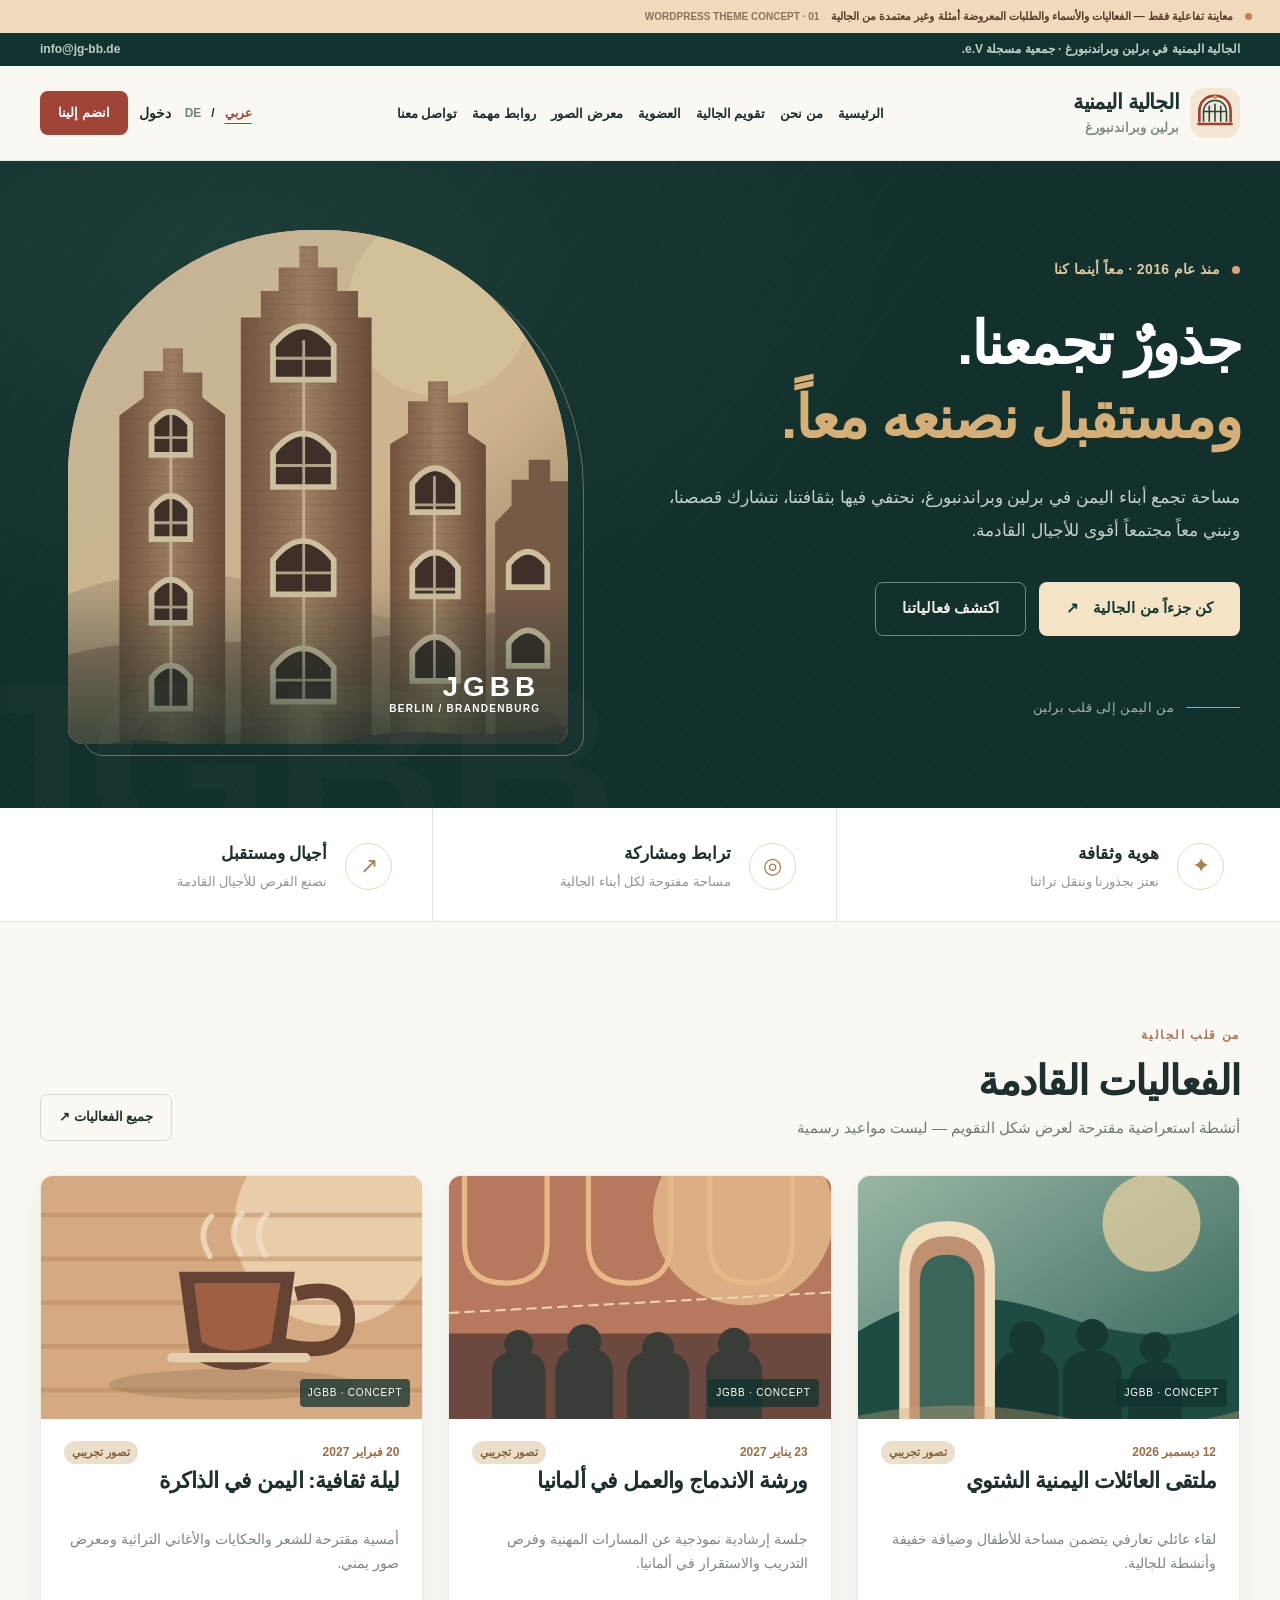
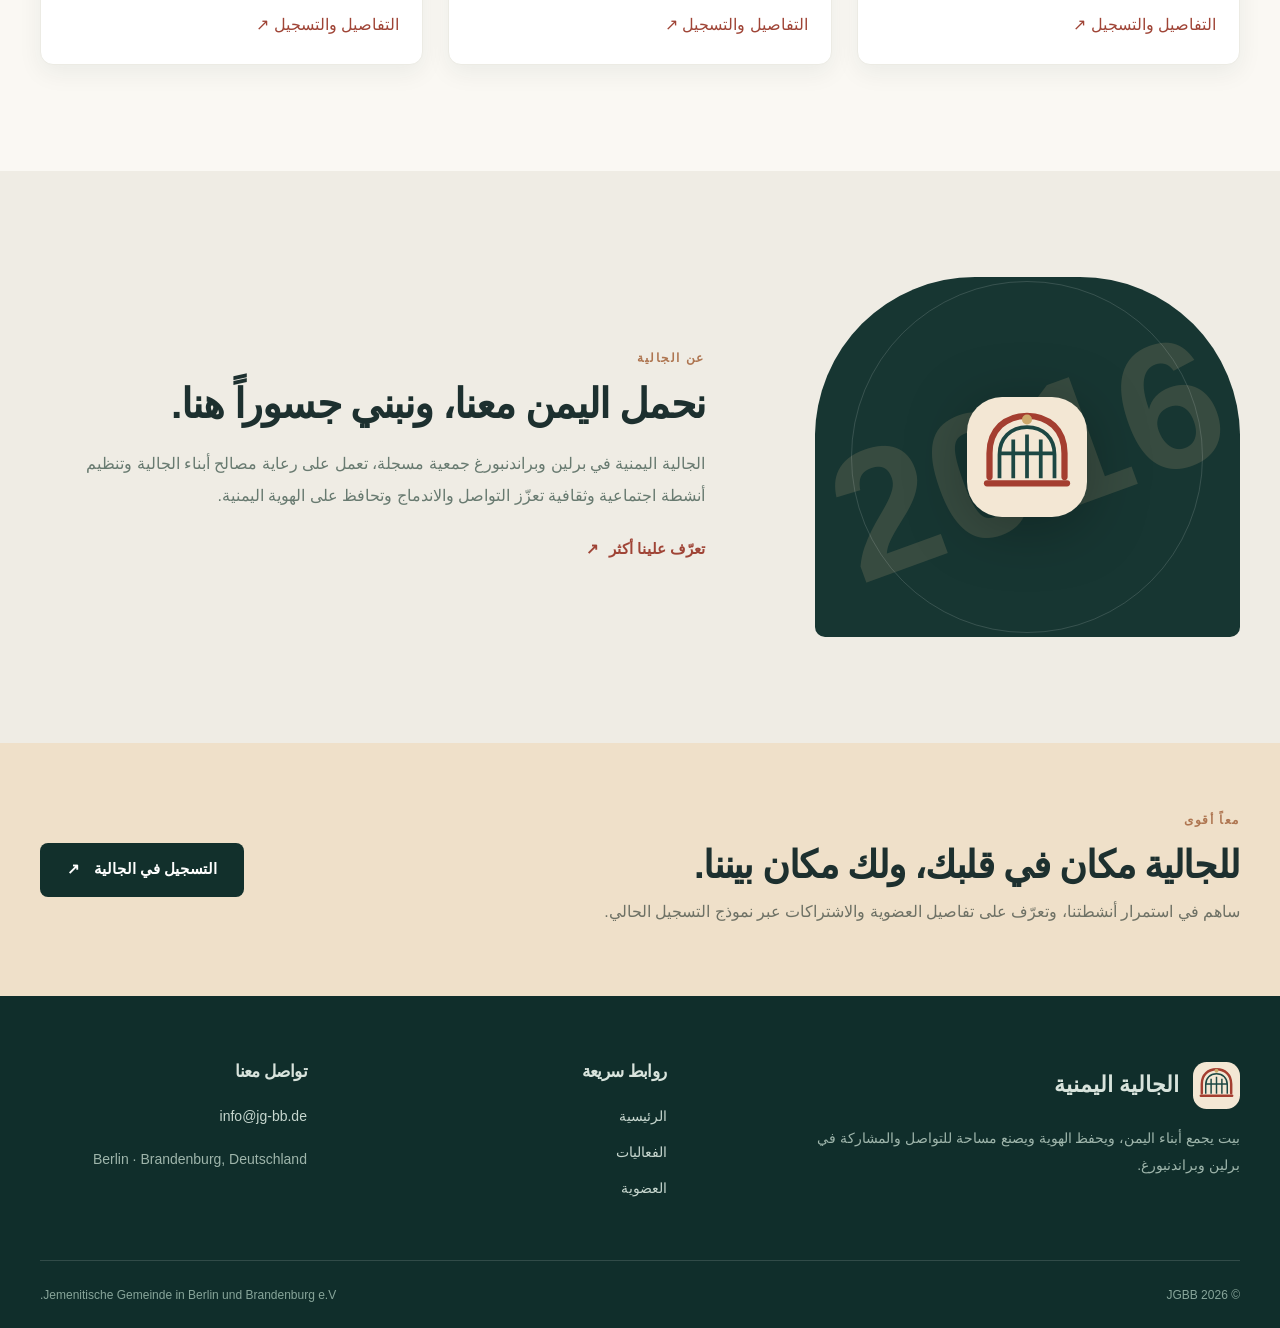
==== commit 4fcefc72: "Publish complete JGBB Arabic German interactive showcase with demo registration and event administra" ====
--- a/jgbb-preview/index.html
+++ b/jgbb-preview/index.html
@@ -29,12 +29,15 @@
    .preview-ribbon{display:flex;gap:12px;align-items:center;padding:8px 28px;min-height:33px;font:600 11px 'DM Sans','Tajawal',sans-serif;background:#f1dabb;color:#573b2b;direction:rtl}.preview-dot{height:7px;width:7px;border-radius:50%;background:#c17e50}.preview-ribbon__end{margin-inline-start:auto;font-size:10px;opacity:.65;direction:ltr}.preview-language{background:transparent;border:0;color:#74837b;font:700 12px 'DM Sans','Tajawal',sans-serif;padding:3px;white-space:nowrap}.preview-language.is-current{color:#a44536;text-decoration:underline;text-underline-offset:6px}.preview-screen[hidden]{display:none!important}.preview-events-heading{display:flex;align-items:center;justify-content:space-between;margin-bottom:28px}.preview-events-heading h2{margin:0}.preview-events-heading span{font-size:13px;color:#839187}.preview-membership-layout{display:grid;grid-template-columns:1fr 1fr;gap:76px}.preview-intro{color:#7c8b80;line-height:1.9}.preview-fees{margin-top:24px;background:#fff;border:1px solid #e5e3da;border-radius:12px;overflow:hidden}.preview-fees>div{display:flex;align-items:center;justify-content:space-between;padding:13px 18px;border-bottom:1px solid #e9e8e2}.preview-fees>div:last-child{border:0}.preview-fees strong{font-size:19px;color:#9f4436}.preview-bank{margin-top:18px;border:1px dashed #d2b794;background:#f2e9dd;padding:17px 21px;border-radius:11px;display:grid;gap:3px}.preview-bank strong{font-size:16px}.preview-bank span{font-size:13px;color:#718072}.preview-bank code{font:600 13px 'DM Sans';text-align:start;unicode-bidi:embed;overflow-wrap:anywhere}.preview-bank small{color:#9c6c4e}.preview-form{background:white;padding:32px;border:1px solid #e8e7de;border-radius:14px;box-shadow:0 20px 55px #18332b0e}.preview-form-badge{font-size:11px;font-weight:700;background:#e5eee9;color:#466b5a;padding:5px 10px;border-radius:99px}.preview-form h3{font-size:28px;margin:19px 0 8px}.preview-form>p{font-size:13px;color:#849086;line-height:1.75}.preview-form-grid{display:grid;grid-template-columns:1fr 1fr;gap:15px;margin:24px 0}.preview-form-grid label{display:grid;gap:5px;font-size:12px;font-weight:700}.preview-form-grid label.wide{grid-column:span 2}.preview-form-grid input,.preview-form-grid select{min-width:0;min-height:45px;border-radius:7px;border:1px solid #dfe3de;padding:10px;background:#fbfbf8;color:#9da8a2}.preview-disabled{width:100%;opacity:.75;cursor:not-allowed}.preview-about-layout{display:grid;grid-template-columns:1.1fr .8fr;gap:100px;align-items:center}.preview-about-layout p{font-size:17px;color:#728075;line-height:2}.preview-about-layout img{width:100%;max-height:440px;object-fit:cover;border-radius:220px 220px 12px 12px}.preview-contact{text-align:center;min-height:260px}.preview-contact p{color:#809084}.preview-contact .jgbb-button{margin-top:20px;direction:ltr}
 @media(max-width:800px){.preview-membership-layout,.preview-about-layout{grid-template-columns:1fr;gap:40px}.preview-form{padding:23px}.preview-ribbon__end{display:none}}@media(max-width:550px){.preview-events-heading{align-items:start;flex-direction:column;gap:12px}.preview-ribbon{padding:8px 17px;font-size:10px}.preview-form-grid{gap:9px}}
   </style>
- <style id="jgbb-full-demo-style">
-/* JGBB interactive demo enhancements */
-.jgbb-header__actions{gap:12px}.jgbb-menu{gap:14px}.jgbb-menu a{font-size:13px}.preview-ribbon{position:relative;z-index:20}.jgbb-added-action{display:none}.demo-note{border:1px solid #e9d9b8;background:#f7efe1;color:#85663d;border-radius:12px;padding:16px 20px;margin-bottom:25px;font-size:14px}.demo-tools,.demo-actions{display:flex;justify-content:space-between;align-items:center;gap:14px;flex-wrap:wrap;margin-bottom:23px}.demo-tabs{display:flex;gap:6px;background:#e9eee7;padding:5px;border-radius:10px}.demo-tabs button,.demo-light-button{font:inherit;font-weight:700;color:#173d34;border-radius:8px;border:1px solid #e0e5dc;background:#fff;padding:9px 15px;cursor:pointer}.demo-tabs button{background:transparent;border:0}.demo-tabs button.is-on{background:white;box-shadow:0 4px 16px #132b2518}.demo-search{display:flex;gap:8px;align-items:center;border:1px solid #dce4dc;background:white;border-radius:10px;padding:7px 11px}.demo-search input{border:0!important;min-width:200px;outline:0;padding:5px;background:transparent}.demo-flag{border-radius:20px;background:#f4e7cf;padding:3px 8px;font-weight:700;color:#986b43;font-size:11px}.demo-event-date{display:flex;align-items:center;justify-content:space-between;gap:12px;color:#996b49;font-size:13px}.demo-event-card .jgbb-story-card__media{width:100%;border:0;padding:0;background:none;cursor:pointer}.demo-event-card .jgbb-story-card__media img{width:100%;height:auto}.demo-event-card .jgbb-text-link{border:0;background:transparent;cursor:pointer;text-align:start;padding:0;font:inherit;font-weight:800;color:#984d3d}.demo-event-card .jgbb-story-card__body h3{min-height:52px}.demo-field-row{display:grid;grid-template-columns:repeat(2,minmax(0,1fr));gap:13px}.demo-field-row label,.demo-contact-form>label,.demo-auth form>label,.demo-modal form>label{display:flex;flex-direction:column;gap:7px;font-size:14px;font-weight:700;margin-bottom:13px}.demo-field-row input,.demo-field-row select,.demo-contact-form input,.demo-contact-form textarea,.demo-auth input,.demo-modal input,.demo-modal select,.demo-modal textarea{border:1px solid #d7dfd8;border-radius:9px;padding:12px 14px;width:100%;min-height:45px;max-width:100%;background:white;color:#1e3935}.demo-checkbox{display:flex!important;flex-direction:row!important;align-items:flex-start!important;gap:10px!important;font-weight:400!important;font-size:13px!important;margin:15px 0!important}.demo-checkbox input{width:auto;min-height:0;margin-top:5px}.demo-contribution{display:flex;flex-wrap:wrap;gap:8px;margin:14px 0}.demo-contribution button{border:1px solid #d6ded6;background:white;color:#173d33;border-radius:9px;padding:10px 13px;font-weight:800;min-width:63px}.demo-contribution button.on{border:2px solid #a55340;color:#a55340;background:#fff5e7}.demo-mini{font-size:12px;color:#778479}.demo-success{padding:13px;border-radius:9px;background:#e5f5e9;color:#227849;font-size:14px;margin-top:10px}.demo-error{padding:13px;border-radius:9px;background:#fdebe7;color:#a33e35;margin-top:10px}.demo-panel{padding:28px;background:white;border:1px solid #e1e5de;border-radius:15px;margin-bottom:20px;box-shadow:0 8px 25px #1b342510}.demo-panel h2{font-size:26px}.demo-stat{display:grid;grid-template-columns:repeat(4,1fr);gap:13px;width:100%;margin-bottom:18px}.demo-stat>div{padding:20px;background:#fff;border:1px solid #e3e8e2;border-radius:12px}.demo-stat strong{font-size:31px;display:block}.demo-stat span{color:#74817b;font-size:12px}.demo-actions{justify-content:flex-start}.demo-table-scroll{overflow:auto}.demo-table{width:100%;border-collapse:collapse;font-size:13px}.demo-table th,.demo-table td{padding:12px;text-align:start;border-bottom:1px solid #eaeee9}.demo-table th{color:#78867c}.demo-table small{color:#75857a;display:block}.demo-table button{background:#e9efea;color:#173d33;border:0;border-radius:6px;padding:8px;cursor:pointer;font-size:12px;margin:2px}.demo-status{display:inline-block;border-radius:30px;background:#faefdc;color:#8c693b;padding:3px 9px;font-weight:700;font-size:11px;white-space:nowrap}.demo-status.confirmed,.demo-status.checked_in{background:#e2f3e9;color:#27774f}.demo-status.rejected{background:#fee7e2;color:#aa3838}.demo-auth{max-width:560px}.demo-auth .preview-form{padding:32px}.demo-auth form>label{margin-bottom:19px}.demo-auth form>.jgbb-button{width:100%}.demo-auth-secondary{display:grid;gap:12px;margin-top:20px}.demo-text-button{border:0;background:transparent;color:#9c4839;text-align:start;cursor:pointer;font-weight:800;padding:0}.demo-contact-form{border:1px solid #e3e7e3;background:white;border-radius:13px;padding:25px;margin-top:25px;max-width:760px;text-align:start}.demo-link-grid,.demo-gallery{display:grid;grid-template-columns:repeat(2,1fr);gap:18px}.demo-link-grid a{background:white;border:1px solid #e3e8e0;border-radius:14px;padding:25px;display:grid;gap:7px}.demo-link-grid a:hover{border-color:#c1cabb}.demo-link-grid b{font-size:20px}.demo-gallery-item{background:white;border-radius:14px;overflow:hidden;border:1px solid #e4e9df}.demo-gallery-item img{width:100%;height:250px;object-fit:cover;display:block}.demo-gallery-item>div{padding:17px}.demo-gallery-item b{display:block}.demo-gallery-item span{font-size:12px;color:#819087}.demo-modal{position:fixed;inset:0;z-index:900;display:grid;place-items:center;overflow:auto;padding:16px;background:#0e241fd0}.demo-modal[hidden]{display:none!important}.demo-modal-card{background:white;width:min(720px,100%);border-radius:17px;padding:35px;position:relative;max-height:95vh;overflow:auto}.demo-modal-close{position:absolute;inset-block-start:10px;inset-inline-end:12px;border:0;background:#f0f2ee;border-radius:50%;width:38px;height:38px;cursor:pointer;font-size:26px}.demo-modal h2{font-size:28px;margin:9px 0 17px}.demo-modal .demo-event-visual{width:100%;height:200px;object-fit:cover;border-radius:12px}.demo-ticket{text-align:center;border:1px dashed #bdc9b8;border-radius:13px;padding:22px}.demo-ticket img{display:block;margin:14px auto}.demo-ticket code{display:block;direction:ltr;padding:8px;background:#f0f4ee;border-radius:7px}.demo-toast{position:fixed;inset:auto 24px 24px auto;z-index:1000;pointer-events:none;opacity:0;transform:translateY(10px);transition:.2s;background:#173d35;color:white;padding:13px 18px;border-radius:9px}.demo-toast.show{opacity:1;transform:none}.demo-mail{background:#f7faf6;border:1px solid #dce7dc;border-radius:11px;padding:20px;margin:16px 0}.demo-mail p{margin:10px 0}.demo-list{display:grid;gap:12px}.demo-list>div{padding:13px;background:#fbfcfa;border:1px solid #e8eee8;border-radius:10px}.demo-list small{display:block;color:#78857b}.demo-account-actions{display:flex;gap:10px;margin-top:12px}.demo-empty{background:white;border:1px dashed #dce4dc;padding:55px;text-align:center;border-radius:13px}.preview-screen[hidden]{display:none!important}#qr-video{max-width:400px;width:100%;border-radius:12px}.demo-inline-actions{display:flex;align-items:end;gap:8px}.demo-inline-actions button{min-height:44px}.jgbb-header__actions.demo-logged [data-open="account"],.jgbb-header__actions.demo-admin [data-open="admin"]{display:inline}.demo-membership-box{padding:28px!important}
-@media(max-width:1100px){.jgbb-header__actions .jgbb-added-action{display:none!important}}@media(max-width:800px){.demo-stat{grid-template-columns:repeat(2,1fr)}.demo-link-grid,.demo-gallery{grid-template-columns:1fr}}@media(max-width:570px){.demo-field-row{grid-template-columns:1fr}.demo-tools{align-items:stretch}.demo-search{width:100%}.demo-search input{width:100%;min-width:0}.demo-modal{padding:6px}.demo-modal-card{padding:22px}.demo-stat{gap:9px}.demo-stat>div{padding:15px}.demo-panel{padding:17px}.demo-event-card .jgbb-story-card__body h3{min-height:0}}
-
-</style></head>
+ <style id="jgbb-enhanced-style">/* Interactive full-site demonstration; styles translate directly to the companion theme */
+:root{--demo-deep:#183d38;--demo-sand:#f5f0e6;--demo-amber:#d6a96b;--demo-red:#994a3a}
+.preview-ribbon{position:relative;z-index:12}.jgbb-header__inner{gap:15px}.jgbb-menu{gap:15px}.jgbb-menu a{font-size:13px}.jgbb-header__actions{gap:11px}.jgbb-added-action{font-size:12px}.jgbb-section{scroll-margin-top:50px}
+.demo-note{background:#f7efe0;border:1px solid #e8d6b8;border-radius:12px;padding:16px 20px;color:#765a37;font-size:14px;line-height:1.8;margin-bottom:26px}.demo-tools,.demo-actions,.demo-inline-actions{display:flex;align-items:center;justify-content:space-between;gap:12px;flex-wrap:wrap}.demo-tools{margin-bottom:24px}.demo-tools h2{font-size:30px;margin:0}.demo-tabs{display:flex;gap:8px;padding:5px;background:#e9ede8;border-radius:10px}.demo-tabs button,.demo-light-button{border:1px solid transparent;background:transparent;color:var(--j-forest);border-radius:8px;padding:9px 16px;font-weight:800;cursor:pointer;font-size:14px;transition:.2s}.demo-tabs button.is-on{background:#fff;box-shadow:0 3px 15px #122c221a}.demo-light-button{border-color:#d7dfd8;background:#fff}.demo-light-button:hover,.demo-tabs button:hover{border-color:#bbac90}.demo-search{display:flex;align-items:center;gap:10px;max-width:360px;border:1px solid #d6dfd8;background:white;padding:9px 15px;border-radius:10px}.demo-search input{border:0;outline:0;background:transparent;width:230px;min-width:100px}.demo-flag{display:inline-block;background:#ecdfc9;color:#826039;padding:2px 8px;border-radius:18px;font-size:11px;font-weight:800}.demo-event-date{display:flex;justify-content:space-between;gap:10px;align-items:center;color:#9e6e45;font-size:12px;font-weight:800}.demo-event-card .jgbb-story-card__media{position:relative}.demo-event-card .jgbb-story-card__media:after{content:'JGBB · CONCEPT';position:absolute;inset:auto 12px 12px auto;color:#fff;font-size:10px;background:#11332fc0;padding:5px 8px;border-radius:4px;letter-spacing:.08em}.demo-event-card .jgbb-story-card__body h3{min-height:54px}.demo-event-card .jgbb-text-link{border:0;background:transparent;font:inherit;cursor:pointer;text-align:start;padding:0}.demo-event-card .jgbb-story-card__media{border:0;cursor:pointer;width:100%;padding:0;display:block}.demo-event-card .jgbb-story-card__media img{width:100%;display:block;object-fit:cover}.demo-empty{padding:55px;text-align:center;background:#fff;border:1px dashed #d9ded6;border-radius:14px}.demo-field-row{display:grid;grid-template-columns:repeat(2,minmax(0,1fr));gap:16px}.demo-field-row label,.demo-contact-form>label,.demo-auth form>label,.demo-modal form>label{display:flex;flex-direction:column;align-items:stretch;gap:7px;font-size:14px;font-weight:700;margin-bottom:12px}.demo-field-row input,.demo-field-row select,.demo-contact-form input,.demo-contact-form textarea,.demo-auth input,.demo-modal input,.demo-modal select,.demo-modal textarea{border:1px solid #dae0d8;border-radius:9px;padding:12px 14px;width:100%;background:#fff;min-height:45px;color:#173632}.demo-field-row input:focus,.demo-field-row select:focus,.demo-modal input:focus{outline:2px solid #b5c9be}.demo-contribution{display:flex;flex-wrap:wrap;gap:8px;margin:12px 0}.demo-contribution button{padding:12px 14px;border:1px solid #d5dbd3;border-radius:10px;background:#fff;min-width:64px;font-weight:800;color:#173632}.demo-contribution button.is-on{border:2px solid #9f4436;background:#fff7eb;color:#9f4436}.demo-mini{font-size:13px;color:#78847e;line-height:1.9}.demo-checkbox{display:flex!important;flex-direction:row!important;align-items:start!important;gap:9px!important;font-size:12px!important;color:#6b766f!important;margin:15px 0!important;font-weight:500!important}.demo-checkbox input{width:16px;min-height:0;margin-top:4px;flex-shrink:0}.demo-membership-box form>.jgbb-button{width:100%}.demo-success{color:#1f704f;background:#e9f6ec;padding:14px;border-radius:10px;margin-top:16px;font-size:14px}.demo-error{color:#9c3526;background:#fff0ed;padding:14px;border-radius:10px;margin-top:14px;font-size:14px}.demo-panel{padding:26px 28px;border:1px solid #e1e5dd;border-radius:16px;background:#fff;margin-bottom:20px;box-shadow:0 8px 24px #16342809}.demo-panel h2{font-size:27px}.demo-stat{display:grid;grid-template-columns:repeat(4,minmax(0,1fr));gap:13px;width:100%;margin-bottom:20px}.demo-stat>div{padding:21px 20px;border:1px solid #e2e8df;border-radius:13px;background:#fff}.demo-stat strong{font-size:34px;display:block;line-height:1.4}.demo-stat span{font-size:13px;color:#74857a}.demo-actions{justify-content:flex-start;margin-bottom:20px}.demo-table-scroll{overflow:auto}.demo-table{border-collapse:collapse;width:100%;text-align:start;font-size:14px}.demo-table th{color:#7a8980;font-size:12px;text-align:start;border-bottom:1px solid #e4e8e2;padding:14px 10px;white-space:nowrap}.demo-table td{padding:14px 10px;border-bottom:1px solid #f0f0ec;vertical-align:middle}.demo-table td small{display:block;color:#809088}.demo-table tr:last-child td{border:0}.demo-status{display:inline-flex;border-radius:30px;background:#f7ecdb;padding:4px 10px;font-weight:700;color:#967344;font-size:11px;white-space:nowrap}.demo-status.confirmed,.demo-status.checked_in{background:#e0f3e7;color:#317650}.demo-status.rejected{background:#fde7e2;color:#a93e36}.demo-admin-head{margin-top:28px}.demo-table button{font:inherit;font-weight:800;font-size:12px;border:0;background:#e9f0e9;border-radius:6px;padding:8px 10px;white-space:nowrap;margin:2px;cursor:pointer}.demo-table button:hover{background:#d2dfd7}.demo-auth{max-width:530px}.demo-auth .preview-form{padding:34px}.demo-auth form>label{margin-bottom:20px}.demo-auth .jgbb-button{width:100%}.demo-auth-secondary{display:flex;flex-direction:column;align-items:start;gap:12px;margin-top:24px}.demo-text-button{background:none;border:0;color:#9b4536;cursor:pointer;padding:0;font-weight:800}.demo-contact-form{margin:25px 0;background:#fff;border:1px solid #e0e5e1;padding:25px;border-radius:14px;max-width:700px;text-align:start}.demo-contact-form>label textarea{width:100%}.demo-link-grid,.demo-gallery{display:grid;grid-template-columns:repeat(2,minmax(0,1fr));gap:18px}.demo-link-grid a{display:grid;gap:5px;padding:28px;border-radius:14px;background:white;border:1px solid #e0e4dc;transition:.2s}.demo-link-grid a:hover{border-color:#b8cbb7;transform:translateY(-3px)}.demo-link-grid b{font-size:21px}.demo-link-grid span{color:#748178}.demo-gallery-item{background:white;border-radius:15px;overflow:hidden;border:1px solid #e6e6e2}.demo-gallery-item img{width:100%;height:270px;object-fit:cover}.demo-gallery-item>div{padding:17px}.demo-gallery-item b{display:block}.demo-gallery-item span{color:#839087;font-size:13px}.demo-modal{position:fixed;inset:0;background:#0e211db3;z-index:400;display:grid;align-items:center;justify-content:center;padding:20px;overflow:auto}.demo-modal[hidden]{display:none!important}.demo-modal-card{background:#fff;position:relative;border-radius:19px;width:min(720px,100%);max-height:92vh;overflow:auto;padding:35px;box-shadow:0 25px 80px #091b1770}.demo-modal-close{position:absolute;inset-block-start:14px;inset-inline-end:14px;font-size:26px;color:#55645d;background:#f2f5f1;border:0;width:39px;height:39px;border-radius:50%;cursor:pointer}.demo-modal h2{font-size:30px;line-height:1.4;margin-top:9px}.demo-modal .demo-event-visual{width:100%;height:195px;object-fit:cover;border-radius:13px;margin:9px 0 18px}.demo-modal .demo-field-row{margin:10px 0}.demo-modal .jgbb-button{margin-top:8px}.demo-modal .demo-mini{line-height:1.8}.demo-modal ol{padding-inline-start:24px}.demo-ticket{border:1px dashed #bac9bd;padding:23px;border-radius:14px;text-align:center}.demo-ticket img{display:block;margin:15px auto;border:7px solid white;box-shadow:0 0 0 1px #e3e8e3}.demo-ticket code{display:block;background:#f0f2ee;padding:7px;font-size:17px;letter-spacing:.05em;overflow-wrap:anywhere}.demo-toast{position:fixed;inset:auto auto 24px 24px;padding:13px 18px;border-radius:10px;background:#173b36;color:#fff;z-index:600;font-weight:700;box-shadow:0 10px 40px #15332d50;opacity:0;pointer-events:none;transform:translateY(10px);transition:.2s}.demo-toast.show{opacity:1;transform:none}.demo-auth .demo-note{font-size:13px}.demo-mail{border:1px solid #dbe2db;background:#fafcf9;border-radius:12px;padding:20px;margin:16px 0}.demo-mail p{margin:8px 0}.demo-mail code{direction:ltr}.demo-email-label{font-weight:800;color:#8f493c}.demo-inline-actions{justify-content:start;align-items:end;padding-bottom:10px}.demo-inline-actions button{height:46px}.demo-membership-box{box-shadow:0 10px 40px #1e3f3010}.demo-panel .demo-list{display:grid;gap:11px}.demo-list>div{border:1px solid #e8eae6;border-radius:10px;padding:12px}.demo-list small{color:#77877b}.demo-archive-tag{color:#866940!important;background:#f7eedf;border-radius:4px;padding:4px 10px}.demo-admin-feature{background:linear-gradient(120deg,#183d38,#345950);color:#fff;padding:19px;border-radius:13px}.demo-admin-feature p{color:#deebe3}.demo-account-actions{display:flex;flex-wrap:wrap;gap:10px;margin-top:18px}#qr-video{width:min(380px,100%);border-radius:12px;background:#222;max-height:300px}.jgbb-header__actions [data-open="admin"]{display:none}.jgbb-header__actions [data-open="account"]{display:none}.jgbb-header__actions.demo-logged [data-open="account"]{display:inline}.jgbb-header__actions.demo-admin [data-open="admin"]{display:inline}.preview-screen[hidden]{display:none!important}
+@media(max-width:1200px){.jgbb-added-action{display:none!important}.jgbb-header__actions{gap:5px}.jgbb-menu{gap:10px}.jgbb-menu a{font-size:12px}}
+@media(max-width:850px){.demo-stat{grid-template-columns:repeat(2,1fr)}.demo-gallery,.demo-link-grid{grid-template-columns:1fr}.jgbb-header__actions [data-open="admin"]{display:none}.jgbb-header__actions [data-open="account"]{display:none}.demo-actions{gap:5px}}
+@media(max-width:620px){.demo-field-row{grid-template-columns:1fr}.demo-stat{grid-template-columns:1fr 1fr}.demo-panel{padding:17px}.demo-tools{align-items:stretch}.demo-search{width:100%;max-width:100%}.demo-search input{width:100%}.demo-modal{padding:8px}.demo-modal-card{padding:23px;max-height:96vh}.demo-event-card .jgbb-story-card__body h3{min-height:0}}
+</style>
+</head>
  <body class="jgbb-body">
   <div class="preview-ribbon">
    <span class="preview-dot">
@@ -990,63 +993,82 @@
     </div>
    </div>
   </footer>
- <script>
-window.JGBB_ART={"community": "[data-uri]", "celebration": "[data-uri]", "coffee": "[data-uri]", "heritage": "[data-uri]"};
-(()=>{'use strict';
-const K='JGBB_SHOWCASE_TEST_ONLY_v2';
-const evs=[
-['u1','2026-12-12','ملتقى العائلات اليمنية الشتوي','Wintertreffen für Familien','لقاء تعارفي عائلي مع فقرات للأطفال وضيافة خفيفة.','Familientreffen mit Kinderprogramm und Austausch.',15,'community'],
-['u2','2027-01-23','ورشة الاندماج والعمل في ألمانيا','Workshop Arbeit & Integration','ورشة افتراضية عن المسارات المهنية والحياة في ألمانيا.','Beispiel-Workshop über Ausbildung und Arbeit.',0,'heritage'],
-['u3','2027-02-20','ليلة ثقافية: اليمن في الذاكرة','Kulturabend: Jemen im Herzen','أمسية ثقافية مقترحة للشعر والحكايات والتراث.','Ein Kulturabend mit Poesie und Tradition.',10,'celebration'],
-['u4','2027-03-20','إفطار أبناء الجالية — نموذج','Gemeinsames Iftar — Beispiel','مائدة اجتماعية نموذجية تتضمن الحجز المسبق وتأكيد المساهمة.','Ein fiktives gemeinsames Fastenbrechen mit Anmeldung.',20,'community'],
-['u5','2027-04-17','يوم المواهب والمشاريع الصغيرة','Tag der Talente & Projekte','عرض مقترح لمشاريع ومهارات أبناء الجالية.','Beispiel-Ausstellung für Projekte und Ideen.',0,'coffee'],
-['u6','2027-05-22','اليوم المفتوح للجالية','Offener Tag der Gemeinde','لقاء مفتوح للعائلات والتطوع والتعارف.','Familien, Ehrenamt und Begegnungen.',10,'celebration'],
-['p1','2026-10-24','لقاء المتطوعين — نموذج أرشيف','Ehrenamtstreffen — Demorückblick','مقال وصور افتراضية لشرح شكل أرشيف اللقاءات.','Fiktiver Rückblick zur Gestaltung des Archivs.',0,'community'],
-['p2','2026-09-19','اليوم التراثي اليمني — نموذج','Jemenitischer Kulturtag — Demo','فعالية خيالية لعرض معارض الصور.','Beispiel für Fotos und Berichte.',0,'celebration'],
-['p3','2026-08-15','ملتقى الشباب والطلاب — نموذج','Treffen für junge Leute — Demo','عرض تجريبي لفعالية الشباب والطلاب.','Ein fiktiver Termin für Studierende.',0,'heritage'],
-['p4','2026-07-18','النزهة الصيفية — نموذج','Sommerausflug — Demo','فعالية افتراضية للعائلات مع معرض صور.','Fiktiver Familienausflug mit Bildergalerie.',0,'community'],
-['p5','2026-06-20','جلسة التعريف بالخدمات — نموذج','Beratungsabend — Demo','تعريف نموذجي بمصادر الخدمات في ألمانيا.','Beispielveranstaltung zu Beratungsstellen.',0,'heritage'],
-['p6','2026-05-23','يوم البن اليمني — نموذج','Jemenitischer Kaffeetag — Demo','عرض ثقافي افتراضي للبن اليمني.','Eine fiktive Kaffeeveranstaltung.',0,'coffee']
-].map(x=>({id:x[0],date:x[1],ar:x[2],de:x[3],descAr:x[4],descDe:x[5],price:x[6],art:x[7],past:x[0][0]==='p'}));
-const TR={ar:{demo:'مثال تجريبي',read:'عرض التفاصيل',register:'التسجيل في الفعالية',terms:'شروط المشاركة النموذجية',termsBody:'احترام تعليمات المكان، إدخال بيانات صحيحة، إرفاق إثبات التحويل إن وجد، والموافقة على شروط الفعالية عند إعلانها رسمياً.',name:'الاسم الكامل',email:'البريد الإلكتروني',phone:'رقم الهاتف',guests:'عدد الأشخاص',proof:'صورة التحويل (اختيارية للمعاينة)',proofNote:'يُحفظ اسم الملف فقط على هذا الجهاز؛ لا يتم رفعه إلى أي خادم.',send:'إرسال طلب تجريبي',received:'وصل طلبك التجريبي',pending:'بانتظار مراجعة الدفع',confirmed:'الدعوة مؤكدة',checked_in:'تم الدخول',rejected:'طلب تصحيح',approve:'اعتماد الدفع',reject:'طلب تصحيح',ticket:'عرض التذكرة QR',mail:'معاينة الإيميل',notSent:'الإيميل لم يُرسل فعلياً — هذه معاينة فقط.',notReal:'هذه الفعالية مثال غير معلن أو معتمد من الجالية.',all:'الكل',upcoming:'القادمة',past:'السابقة',done:'تم حفظ البيانات محلياً في المتصفح فقط.',min:'الحد الأدنى',extra:'دعم إضافي اختياري',total:'الإجمالي',none:'لا توجد بيانات حالياً',save:'حفظ فعالية',invalid:'تذكرة غير موجودة أو غير مؤكدة',duplicate:'سبق تسجيل دخول حامل التذكرة',scan:'تم تسجيل الحضور',close:'إغلاق',clear:'إعادة ضبط بياناتك التجريبية؟'},de:{demo:'Demo-Beispiel',read:'Details ansehen',register:'Zur Veranstaltung anmelden',terms:'Beispiel-Teilnahmebedingungen',termsBody:'Hausordnung beachten, korrekte Angaben machen und bei Bedarf einen Zahlungsbeleg einreichen. Verbindliche Bedingungen gibt es erst bei offizieller Veröffentlichung.',name:'Vor- und Nachname',email:'E-Mail',phone:'Telefon',guests:'Anzahl Personen',proof:'Überweisungsbeleg (optional)',proofNote:'Nur der Dateiname wird lokal gespeichert; kein Upload an Server.',send:'Demo-Anmeldung senden',received:'Demo-Anmeldung eingegangen',pending:'Zahlungsprüfung offen',confirmed:'Einladung bestätigt',checked_in:'Eingecheckt',rejected:'Korrektur nötig',approve:'Zahlung bestätigen',reject:'Korrektur anfordern',ticket:'QR-Ticket anzeigen',mail:'E-Mail-Vorschau',notSent:'Es wurde keine echte E-Mail versendet.',notReal:'Dieser Termin ist ein nicht bestätigtes Beispiel.',all:'Alle',upcoming:'Kommende',past:'Vergangene',done:'Daten nur lokal in diesem Browser gespeichert.',min:'Mindestbeitrag',extra:'Freiwilliger Beitrag',total:'Gesamt',none:'Keine Daten vorhanden',save:'Event speichern',invalid:'Ticket nicht gefunden oder nicht bestätigt',duplicate:'Dieses Ticket wurde bereits eingelöst',scan:'Check-in bestätigt',close:'Schließen',clear:'Lokale Demo-Daten zurücksetzen?'}};
-const $=s=>document.querySelector(s), $$=s=>Array.from(document.querySelectorAll(s)),ht=s=>String(s??'').replace(/[&<>"']/g,c=>({'&':'&amp;','<':'&lt;','>':'&gt;','"':'&quot;',"'":'&#39;'}[c]));
-let lang='ar',page='home',tab='upcoming',role='visitor',email='',stream=null,scanJob=null;
-const empty=()=>({regs:[{id:'S1',event:'u1',name:'مشارك تجريبي',email:'demo@example.com',amount:15,guests:1,code:'JGBB-DEMO-1001',state:'confirmed',receipt:'example.pdf'}],members:[],messages:[],events:[]});
-let store;try{store=JSON.parse(localStorage.getItem(K))||empty()}catch(e){store=empty()}if(!store.regs||!store.events)store=empty();
-const save=()=>{try{localStorage.setItem(K,JSON.stringify(store))}catch(e){}}
-const t=x=>TR[lang][x]||x, l=(a,d)=>lang==='ar'?a:d, eTitle=e=>e?l(e.ar,e.de):'—', all=()=>evs.concat(store.events), get=id=>all().find(e=>e.id===id), date=d=>new Intl.DateTimeFormat(lang==='ar'?'ar':'de-DE',{day:'numeric',month:'long',year:'numeric'}).format(new Date(d+'T12:00:00')),pic=k=>window.JGBB_ART?.[k]||window.JGBB_ART?.community||'';
-function toast(s){let b=$('#demo-toast');b.textContent=s;b.classList.add('show');clearTimeout(b.timer);b.timer=setTimeout(()=>b.classList.remove('show'),3500)}
-function show(name,hash=true){let dst=$('#screen-'+name);if(!dst)return;page=name;$$('.preview-screen').forEach(x=>x.hidden=x!==dst);$$('[data-open]').forEach(x=>x.classList.toggle('is-active',x.dataset.open===name));$('#jgbb-navigation')?.classList.remove('is-open');$('.jgbb-mobile-toggle')?.setAttribute('aria-expanded','false');if(hash)history.replaceState(null,'','#'+name);window.scrollTo(0,0);render()}
-function translate(n){lang=n;document.documentElement.lang=n;document.documentElement.dir=n==='ar'?'rtl':'ltr';$$('[data-ar]').forEach(x=>x.textContent=x.getAttribute('data-'+n));$$('[data-ar-html]').forEach(x=>x.innerHTML=x.getAttribute('data-'+n+'-html'));$$('[data-set-lang]').forEach(x=>x.classList.toggle('is-current',x.dataset.setLang===n));$('#event-search').placeholder=l('ابحث عن فعالية','Veranstaltung suchen');$('#admin-search').placeholder=l('بحث بالاسم/الكود','Suche Name / Ticket');render();hideModal()}
-function card(e){return '<article class="jgbb-story-card demo-event-card"><button class="jgbb-story-card__media" data-event="'+ht(e.id)+'"><img src="'+pic(e.art)+'" alt=""></button><div class="jgbb-story-card__body"><div class="demo-event-date"><span>'+date(e.date)+'</span><span class="demo-flag">'+t('demo')+'</span></div><h3>'+ht(eTitle(e))+'</h3><p class="jgbb-card-summary">'+ht(l(e.descAr,e.descDe))+'</p><button class="jgbb-text-link" data-event="'+ht(e.id)+'">'+t('read')+' ↗</button></div></article>'}
-function renderEvents(){let q=($('#event-search')?.value||'').trim().toLowerCase();let ev=all().filter(e=>(tab==='all'||e.past===(tab==='past'))&&(!q||(e.ar+' '+e.de+' '+e.descAr+' '+e.descDe).toLowerCase().includes(q))).sort((a,b)=>tab==='past'?b.date.localeCompare(a.date):a.date.localeCompare(b.date));$('#preview-events-grid').innerHTML=ev.length?ev.map(card).join(''):'<div class="demo-empty">'+t('none')+'</div>';$('#jgbb-home-events').innerHTML=all().filter(e=>!e.past).sort((a,b)=>a.date.localeCompare(b.date)).slice(0,3).map(card).join('');$$('[data-event-tab]').forEach(x=>x.classList.toggle('is-on',x.dataset.eventTab===tab))}
-function renderGallery(){$('#gallery-grid').innerHTML=all().filter(e=>e.past).sort((a,b)=>b.date.localeCompare(a.date)).map(e=>'<article class="demo-gallery-item"><img src="'+pic(e.art)+'" alt=""><div><b>'+ht(eTitle(e))+'</b><span>'+date(e.date)+' · '+t('demo')+'</span></div></article>').join('')}
-const types={family:[50,70,100,150,200],employee:[30,50,70,100,150],unemployed:[20,30,50,70,100],student:[10,20,30,50,70],free:[0,10,20,30,50]};
-function contributions(reset=false){let opts=types[$('#membership-kind').value],field=$('#membership-amount');if(reset)field.value=opts[1];let value=Math.round(Number(field.value)||0);$('#demo-contribution').innerHTML=opts.map(x=>'<button type="button" class="'+(value===x?'on':'')+'" data-contribution="'+x+'">'+x+'€'+(x===opts[1]?' ★':'')+'</button>').join('');$('#demo-breakdown').textContent=t('min')+': '+opts[0]+'€  ·  '+t('extra')+': '+Math.max(0,value-opts[0])+'€  ·  '+t('total')+': '+Math.max(opts[0],value)+'€'}
-function labelState(s){return t(({pending:'pending',confirmed:'confirmed',rejected:'rejected',checked_in:'checked_in'})[s]||'pending')}
-function renderAccount(){let el=$('#demo-account-content');$('#account-greeting').textContent=role==='visitor'?l('الرجاء تسجيل الدخول التجريبي','Bitte zur Demo anmelden'):l('أهلاً بك في حسابك','Willkommen');if(role==='visitor'){el.innerHTML='<div class="demo-empty"><p>'+l('جرّب الدخول أو سجل في فعالية أولاً.','Bitte erst Demo-Anmeldung öffnen.')+'</p><button class="jgbb-button" data-open="login">'+l('تسجيل دخول','Anmelden')+'</button></div>';return}let regs=store.regs.filter(r=>role==='admin'||r.email.toLowerCase()===email.toLowerCase()),members=store.members.filter(r=>role==='admin'||r.email.toLowerCase()===email.toLowerCase());el.innerHTML='<h2>'+l('فعالياتي وتذاكري','Meine Anmeldungen und Tickets')+'</h2><div class="demo-list">'+(regs.length?regs.map(r=>'<div><b>'+ht(eTitle(get(r.event)))+'</b> <span class="demo-status '+ht(r.state)+'">'+labelState(r.state)+'</span><small>'+ht(r.code)+' · '+r.amount+'€</small><div class="demo-account-actions"><button class="demo-light-button" data-ticket="'+ht(r.code)+'">'+t('ticket')+'</button><button class="demo-light-button" data-email="'+ht(r.code)+'">'+t('mail')+'</button></div></div>').join(''):'<p>'+t('none')+'</p>')+'</div><h2 style="margin-top:27px">'+l('طلب العضوية','Mitgliedschaft')+'</h2><div class="demo-list">'+(members.length?members.map(m=>'<div><b>'+ht(m.name)+'</b> — '+m.amount+'€<small>'+ht(m.kind)+' · '+labelState(m.state)+'</small></div>').join(''):'<p>'+t('none')+'</p>')+'</div>'}
-function renderAdmin(){let q=($('#admin-search')?.value||'').toLowerCase(),r=store.regs;$('#admin-stats').innerHTML=[[r.length,l('إجمالي الطلبات','Anmeldungen')],[r.filter(x=>x.state==='pending').length,l('تحتاج مراجعة','Zu prüfen')],[r.filter(x=>x.state==='confirmed').length,l('دعوات مؤكدة','Bestätigt')],[r.filter(x=>x.state==='checked_in').length,l('حضروا','Eingecheckt')]].map(x=>'<div><strong>'+x[0]+'</strong><span>'+x[1]+'</span></div>').join('');$('#admin-registrations').innerHTML=r.filter(x=>(x.name+x.email+x.code).toLowerCase().includes(q)).map(x=>'<tr><td><b>'+ht(x.name)+'</b><small>'+ht(x.email)+'</small></td><td>'+ht(eTitle(get(x.event)))+'<small>'+ht(x.code)+'</small></td><td>'+x.amount+'€</td><td><span class="demo-status '+ht(x.state)+'">'+labelState(x.state)+'</span></td><td>'+(x.state==='pending'?'<button data-approve="'+x.id+'">'+t('approve')+'</button><button data-reject="'+x.id+'">'+t('reject')+'</button>':'')+(x.state==='confirmed'?'<button data-check="'+x.code+'">'+l('إدخال','Einchecken')+'</button>':'')+'<button data-ticket="'+ht(x.code)+'">QR</button></td></tr>').join('')||'<tr><td colspan="5">'+t('none')+'</td></tr>';$('#admin-memberships').innerHTML='<div class="demo-list">'+store.members.map(x=>'<div>'+ht(x.name)+' — '+ht(x.email)+' · '+x.amount+'€ <button class="demo-light-button" data-member="'+x.id+'">'+t('approve')+'</button><small>'+labelState(x.state)+'</small></div>').join('')+'</div><h3>'+l('رسائل التواصل','Kontaktanfragen')+'</h3><div class="demo-list">'+store.messages.map(x=>'<div><b>'+ht(x.name)+'</b> '+ht(x.email)+'<small>'+ht(x.message)+'</small></div>').join('')+'</div>'}
+ <script id="jgbb-interactive-app">window.JGBB_ART={"community": "[data-uri]", "heritage": "[data-uri]", "celebration": "[data-uri]", "coffee": "[data-uri]", "all": "[data-uri]"};
+(function(){'use strict';
+const KEY='jgbb_showcase_demo_2026_11';
+const BASE_EVENTS=[
+ {id:'u1',date:'2026-12-12',titleAr:'ملتقى العائلات اليمنية الشتوي',titleDe:'Wintertreffen für Familien',descAr:'لقاء عائلي تعارفي يتضمن مساحة للأطفال وضيافة خفيفة وأنشطة للجالية.',descDe:'Ein winterliches Familientreffen mit Kinderprogramm und Austausch.',placeAr:'برلين · الموقع يحدد لاحقاً',placeDe:'Berlin · Ort folgt',price:15,kind:'family',status:'upcoming',art:'community'},
+ {id:'u2',date:'2027-01-23',titleAr:'ورشة الاندماج والعمل في ألمانيا',titleDe:'Workshop: Arbeit & Integration',descAr:'جلسة إرشادية نموذجية عن المسارات المهنية وفرص التدريب والاستقرار في ألمانيا.',descDe:'Ein Demo-Workshop über berufliche Chancen, Ausbildung und Alltag in Deutschland.',placeAr:'برلين · الموقع يحدد لاحقاً',placeDe:'Berlin · Ort folgt',price:0,kind:'education',status:'upcoming',art:'heritage'},
+ {id:'u3',date:'2027-02-20',titleAr:'ليلة ثقافية: اليمن في الذاكرة',titleDe:'Kulturabend: Erinnerungen an Jemen',descAr:'أمسية مقترحة للشعر والحكايات والأغاني التراثية ومعرض صور يمني.',descDe:'Ein geplanter Kulturabend mit Geschichten, Poesie und Ausstellung.',placeAr:'برلين · الموقع يحدد لاحقاً',placeDe:'Berlin · Ort folgt',price:10,kind:'culture',status:'upcoming',art:'celebration'},
+ {id:'u4',date:'2027-03-20',titleAr:'إفطار الجالية — نموذج فعالية',titleDe:'Gemeinsames Iftar – Beispieltermin',descAr:'أمسية اجتماعية نموذجية تستعرض تجربة حجز المقاعد ودفع رسوم المشاركة.',descDe:'Ein beispielhaftes gemeinschaftliches Abendessen mit Registrierung.',placeAr:'برلين · الموقع يحدد لاحقاً',placeDe:'Berlin · Ort folgt',price:20,kind:'family',status:'upcoming',art:'community'},
+ {id:'u5',date:'2027-04-17',titleAr:'يوم المواهب والمشاريع الصغيرة',titleDe:'Tag der Talente & Projekte',descAr:'فعالية مقترحة لعرض مشاريع ومهارات أبناء الجالية ورواد الأعمال.',descDe:'Ein Beispiel für die Präsentation jemenitischer Talente und Ideen.',placeAr:'برلين · الموقع يحدد لاحقاً',placeDe:'Berlin · Ort folgt',price:0,kind:'business',status:'upcoming',art:'coffee'},
+ {id:'u6',date:'2027-05-22',titleAr:'اليوم المفتوح للجالية',titleDe:'Offener Tag der Gemeinde',descAr:'لقاء اجتماعي عائلي نموذجي للاحتفاء بالتواصل والهوية والتطوع.',descDe:'Ein Beispiel für einen offenen Begegnungstag der Gemeinde.',placeAr:'برلين · الموقع يحدد لاحقاً',placeDe:'Berlin · Ort folgt',price:10,kind:'family',status:'upcoming',art:'celebration'},
+ {id:'p1',date:'2026-10-24',titleAr:'لقاء تطوعي لتعريف أعضاء الجالية',titleDe:'Ehrenamtliches Vernetzungstreffen',descAr:'عرض أرشيفي تخيلي يوضح كيف تظهر الفعاليات السابقة بصورها وتفاصيلها.',descDe:'Fiktives Archivbeispiel für vergangene Treffen und Fotogalerien.',placeAr:'برلين',placeDe:'Berlin',price:0,kind:'community',status:'past',art:'community'},
+ {id:'p2',date:'2026-09-19',titleAr:'يوم التراث اليمني — نموذج أرشيف',titleDe:'Jemenitischer Kulturtag – Demo',descAr:'تجربة عرض معرض صور ومحتوى تراثي ضمن التقويم.',descDe:'Ein Beispiel mit Bildergalerie und Kulturerlebnis.',placeAr:'برلين',placeDe:'Berlin',price:0,kind:'culture',status:'past',art:'celebration'},
+ {id:'p3',date:'2026-08-15',titleAr:'لقاء الشباب والطلاب — نموذج',titleDe:'Treffen für Jugendliche & Studierende',descAr:'عرض نموذج لفعالية شبابية ودليل الموارد المفيدة.',descDe:'Fiktives Treffen für Studierende und junge Menschen.',placeAr:'برلين',placeDe:'Berlin',price:0,kind:'education',status:'past',art:'heritage'},
+ {id:'p4',date:'2026-07-18',titleAr:'نزهة صيفية للجالية — نموذج',titleDe:'Sommerausflug der Gemeinde',descAr:'لقاء عائلي افتراضي يوضح أرشفة الصور والتقارير.',descDe:'Demo für einen Familienausflug mit Rückblick.',placeAr:'براندنبورغ',placeDe:'Brandenburg',price:0,kind:'family',status:'past',art:'community'},
+ {id:'p5',date:'2026-06-20',titleAr:'جلسة تعريف بالخدمات — نموذج',titleDe:'Infoabend zu Beratungsstellen',descAr:'جلسة افتراضية عن الخدمات والمصادر الرسمية في ألمانيا.',descDe:'Ein fiktiver Informationsabend zu Beratungsangeboten.',placeAr:'برلين',placeDe:'Berlin',price:0,kind:'education',status:'past',art:'coffee'},
+ {id:'p6',date:'2026-05-23',titleAr:'يوم البن اليمني — نموذج حديث',titleDe:'Jemenitischer Kaffeetag – Demo',descAr:'فعالية تجريبية توضح عرض الصور والثقافة اليمنية داخل الأرشيف.',descDe:'Eine fiktive Kulturveranstaltung über jemenitischen Kaffee.',placeAr:'برلين',placeDe:'Berlin',price:0,kind:'culture',status:'past',art:'coffee'}
+];
+const LABEL={ar:{example:'تصور تجريبي',upcoming:'قادمة',past:'سابقة',all:'الكل',view:'التفاصيل والتسجيل',archive:'عرض التفاصيل',eventTerms:'شروط المشاركة النموذجية',terms:'تُعرض الشروط المعتمدة من إدارة الجالية قبل نشر الفعالية. هذه الشروط تجريبية: تسجيل كل مشارك، احترام تعليمات المكان، التزام سياسة الصور، وإرفاق إثبات تحويل إن لزم.',register:'طلب حضور تجريبي',name:'الاسم الكامل',email:'البريد الإلكتروني',phone:'رقم الهاتف',guests:'عدد المشاركين',proof:'إرفاق إيصال تحويل (اختياري في التجربة)',proofHint:'المعاينة تحفظ اسم الملف فقط ولا ترفع صوراً إلى أي خادم.',send:'إرسال طلب التسجيل',received:'تم استلام الطلب التجريبي',pending:'بانتظار مراجعة التحويل',confirmed:'تم تأكيد الدعوة',checked_in:'تم تسجيل الحضور',rejected:'بحاجة إلى تصحيح',mail:'معاينة الإيميل',mailNotSent:'هذه رسالة معاينة فقط؛ لم يُرسل أي إيميل.',yourCode:'الرمز المرجعي',ticket:'عرض التذكرة / QR',approve:'تأكيد الدفع',reject:'طلب تصحيح',checkin:'تسجيل الدخول',details:'التفاصيل',noRecords:'لا توجد طلبات بعد. جرّب التسجيل في فعالية ثم عد إلى هذه الصفحة.',thanks:'شكراً! استُلم الطلب في هذه النسخة التجريبية فقط.',selectFile:'اختر ملفاً تجريبياً',save:'حفظ',close:'إغلاق',total:'الإجمالي',min:'الحد الأدنى',extra:'دعم اختياري',free:'مجاني',notReady:'هذا الطلب غير مؤكد حتى الآن.',duplicate:'هذه التذكرة سُجل دخولها سابقاً.',invalid:'لم يتم العثور على تذكرة مؤكدة بهذا الرقم.',demo:'نسخة تجريبية',delete:'حذف',date:'التاريخ',place:'المكان',price:'رسوم المشاركة',notOfficial:'موعد تصوري وغير معتمد',viewAccount:'عرض حسابي',back:'عودة',copy:'نسخ الرمز',clearConfirm:'هل تريد مسح الطلبات التي أنشأتها على جهازك؟'},de:{example:'Beispiel',upcoming:'Bevorstehend',past:'Vergangen',all:'Alle',view:'Details & Anmeldung',archive:'Details ansehen',eventTerms:'Beispielhafte Teilnahmebedingungen',terms:'Die verbindlichen Bedingungen werden vom Verein freigegeben. Demo: Anmeldung pro Person, Hausordnung beachten, Bildrechte respektieren und ggf. Überweisungsbeleg beifügen.',register:'Demo-Anmeldung',name:'Vor- und Nachname',email:'E-Mail',phone:'Telefon',guests:'Teilnehmende',proof:'Überweisungsbeleg (optional)',proofHint:'Die Demo speichert nur den Dateinamen; keine Uploads an einen Server.',send:'Demo-Anmeldung senden',received:'Demo-Anmeldung eingegangen',pending:'Überweisung wird geprüft',confirmed:'Einladung bestätigt',checked_in:'Eingecheckt',rejected:'Korrektur nötig',mail:'E-Mail-Vorschau',mailNotSent:'Dies ist eine Vorschau; es wurde keine E-Mail versendet.',yourCode:'Referenzcode',ticket:'Ticket / QR zeigen',approve:'Zahlung bestätigen',reject:'Korrektur anfragen',checkin:'Einchecken',details:'Details',noRecords:'Noch keine Anmeldungen. Registriere Dich testweise zu einer Veranstaltung.',thanks:'Danke! Die Anfrage wurde nur in dieser Demo gespeichert.',selectFile:'Demodatei auswählen',save:'Speichern',close:'Schließen',total:'Gesamt',min:'Mindestbeitrag',extra:'Freiwillige Förderung',free:'Kostenfrei',notReady:'Dieser Antrag wurde noch nicht bestätigt.',duplicate:'Dieses Ticket ist bereits eingelöst.',invalid:'Kein bestätigtes Ticket für diesen Code.',demo:'Demo',delete:'Löschen',date:'Datum',place:'Ort',price:'Teilnahmebeitrag',notOfficial:'Fiktiver, nicht bestätigter Termin',viewAccount:'Mein Bereich',back:'Zurück',copy:'Code kopieren',clearConfirm:'Lokale Testdaten zurücksetzen?'}};
+let lang='ar',current='home',tab='upcoming',role='visitor',email='',modalOpen=false,videoStream=null,scanTimer=null;
+const $=s=>document.querySelector(s), $$=s=>Array.from(document.querySelectorAll(s));
+const esc=s=>String(s??'').replace(/[&<>"']/g,c=>({'&':'&amp;','<':'&lt;','>':'&gt;','"':'&quot;',"'":'&#39;'}[c]));
+const t=x=>LABEL[lang][x]||x;
+const pick=(a,d)=>lang==='ar'?a:d;
+const defaultState=()=>({registrations:[{id:'demo-sample',event:'u1',name:'مشارك تجريبي',email:'demo@example.com',phone:'',guests:1,amount:15,status:'confirmed',code:'JGBB-DEMO-1001',receipt:'sample-receipt.pdf',created:'2026-11-19',sample:true}],memberships:[],messages:[],events:[]});
+let state;try{state=JSON.parse(localStorage.getItem(KEY))||defaultState()}catch(e){state=defaultState()};if(!state.registrations||!state.events)state=defaultState();
+function persist(){try{localStorage.setItem(KEY,JSON.stringify(state))}catch(e){toast(pick('تعذر التخزين المحلي','Lokale Speicherung nicht verfügbar'))}}
+function allEvents(){return [...BASE_EVENTS,...state.events]}
+function getEvent(id){return allEvents().find(x=>x.id===id)}
+function eventTitle(e){return e?pick(e.titleAr,e.titleDe):'—'}
+function dateFmt(x){try{return new Intl.DateTimeFormat(lang==='ar'?'ar':'de-DE',{day:'numeric',month:'long',year:'numeric'}).format(new Date(x+'T12:00:00'))}catch(_){return x}}
+function statusLabel(s){return t(({pending:'pending',confirmed:'confirmed',checked_in:'checked_in',rejected:'rejected'})[s]||'pending')}
+function art(name){return (window.JGBB_ART||{})[name]||(window.JGBB_ART||{}).community||''}
+function toast(s){let e=$('#demo-toast');e.textContent=s;e.classList.add('show');clearTimeout(e._t);e._t=setTimeout(()=>e.classList.remove('show'),3300)}
+function setLang(l){lang=l;document.documentElement.lang=l;document.documentElement.dir=l==='ar'?'rtl':'ltr';$$('[data-ar]').forEach(el=>el.textContent=el.getAttribute('data-'+l));$$('[data-ar-html]').forEach(el=>el.innerHTML=el.getAttribute('data-'+l+'-html'));$$('[data-set-lang]').forEach(el=>el.classList.toggle('is-current',el.dataset.setLang===l));$('#event-search').placeholder=pick('ابحث عن فعالية...','Veranstaltung suchen...');$('#admin-search').placeholder=pick('بحث بالاسم أو التذكرة','Name oder Ticket suchen');render();if(modalOpen)closeModal()}
+function openScreen(name,hash=true){const dest=$('#screen-'+name);if(!dest)return;current=name;$$('.preview-screen').forEach(el=>el.hidden=el!==dest);$$('[data-open]').forEach(el=>el.classList.toggle('is-active',el.dataset.open===name));if(hash)history.replaceState(null,'','#'+name);window.scrollTo({top:0,behavior:'instant'});const menu=$('#jgbb-navigation');menu?.classList.remove('is-open');$('.jgbb-mobile-toggle')?.setAttribute('aria-expanded','false');render()}
+function eventCard(e){const up=e.status==='upcoming';return '<article class="jgbb-story-card demo-event-card"><button type="button" class="jgbb-story-card__media" data-event="'+esc(e.id)+'"><img alt="" src="'+art(e.art)+'"></button><div class="jgbb-story-card__body"><div class="demo-event-date"><span>'+dateFmt(e.date)+'</span><span class="demo-flag">'+t('example')+'</span></div><h3>'+esc(eventTitle(e))+'</h3><p class="jgbb-card-summary">'+esc(pick(e.descAr,e.descDe))+'</p><button type="button" class="jgbb-text-link" data-event="'+esc(e.id)+'">'+t(up?'view':'archive')+' ↗</button></div></article>'}
+function renderEvents(){let query=($('#event-search')?.value||'').trim().toLocaleLowerCase();let list=allEvents().filter(e=>(tab==='all'||e.status===tab)&&(!query||[e.titleAr,e.titleDe,e.descAr,e.descDe].join(' ').toLocaleLowerCase().includes(query))).sort((a,b)=>tab==='past'?b.date.localeCompare(a.date):a.date.localeCompare(b.date));$('#preview-events-grid').innerHTML=list.length?list.map(eventCard).join(''):'<div class="demo-empty">'+esc(pick('لا توجد فعاليات مطابقة','Keine passenden Veranstaltungen'))+'</div>';$$('[data-event-tab]').forEach(x=>x.classList.toggle('is-on',x.dataset.eventTab===tab));let future=allEvents().filter(x=>x.status==='upcoming').sort((a,b)=>a.date.localeCompare(b.date)).slice(0,3);$('#jgbb-home-events').innerHTML=future.map(eventCard).join('')}
+function renderGallery(){let past=allEvents().filter(x=>x.status==='past').sort((a,b)=>b.date.localeCompare(a.date));$('#gallery-grid').innerHTML=past.map(e=>'<article class="demo-gallery-item"><img src="'+art(e.art)+'" alt=""><div><b>'+esc(eventTitle(e))+'</b><span>'+dateFmt(e.date)+' · '+t('example')+'</span></div></article>').join('')}
+function memberKind(){let type=$('#membership-kind').value;return({family:{min:50,opts:[50,70,100,150,200]},employee:{min:30,opts:[30,50,70,100,150]},unemployed:{min:20,opts:[20,30,50,70,100]},student:{min:10,opts:[10,20,30,50,70]},free:{min:0,opts:[0,10,20,30,50]}})[type]}
+function adjustMembership(reset){const x=memberKind(),input=$('#membership-amount');if(reset)input.value=x.opts[1];const v=Math.max(x.min,Math.round(Number(input.value)||0));$('#demo-contribution').innerHTML=x.opts.map(n=>'<button type="button" data-contribution="'+n+'" class="'+(v===n?'is-on':'')+'">'+n+'€'+(n===x.opts[1]?' ★':'')+'</button>').join('');$('#demo-breakdown').textContent=t('min')+': '+x.min+'€  ·  '+t('extra')+': '+Math.max(v-x.min,0)+'€  ·  '+t('total')+': '+v+'€'}
+function renderAccount(){let r=state.registrations.filter(x=>x.email.toLowerCase()===email.toLowerCase()||role==='admin'),m=state.memberships.filter(x=>x.email.toLowerCase()===email.toLowerCase()||role==='admin');$('#account-greeting').textContent=role==='visitor'?pick('ادخل حساباً تجريبياً أولاً','Bitte Demo-Anmeldung öffnen'):pick('مرحباً في مساحة الجالية','Willkommen im Mitgliederbereich');let el=$('#demo-account-content');if(role==='visitor'){el.innerHTML='<div class="demo-empty"><p>'+esc(pick('سجّل الدخول التجريبي أو أنشئ طلب عضوية لتظهر بياناتك هنا.','Melde Dich an oder stelle einen Demo-Mitgliedsantrag.'))+'</p><button class="jgbb-button" data-open="login">'+esc(pick('الدخول','Anmelden'))+'</button></div>';return}el.innerHTML='<h2>'+esc(pick('طلباتي وتذاكري','Meine Anmeldungen und Tickets'))+'</h2>'+(r.length?'<div class="demo-list">'+r.map(a=>'<div><b>'+esc(eventTitle(getEvent(a.event)))+'</b> <span class="demo-status '+esc(a.status)+'">'+statusLabel(a.status)+'</span><small>'+esc(a.code)+' · '+a.amount+'€</small><div class="demo-account-actions"><button class="demo-light-button" data-ticket="'+esc(a.code)+'">'+t('ticket')+'</button><button class="demo-light-button" data-mail="'+esc(a.code)+'">'+t('mail')+'</button></div></div>').join('')+'</div>':'<p>'+t('noRecords')+'</p>')+'<h2 style="margin-top:32px">'+esc(pick('طلبات العضوية','Mitgliedschaftsanträge'))+'</h2>'+(m.length?'<div class="demo-list">'+m.map(x=>'<div><b>'+esc(x.name)+'</b> · '+x.amount+'€<small>'+esc(x.kind)+' · '+esc(x.status)+'</small></div>').join('')+'</div>':'<p>'+esc(pick('لا توجد عضوية تجريبية في هذا المتصفح.','Keine lokalen Demo-Mitgliedsanträge.'))+'</p>')}
+function renderAdmin(){let rows=state.registrations,search=($('#admin-search').value||'').toLowerCase();let filtered=rows.filter(x=>(x.name+' '+x.email+' '+x.code).toLowerCase().includes(search));$('#admin-stats').innerHTML=[[rows.length,pick('طلبات الفعاليات','Anmeldungen')],[rows.filter(x=>x.status==='pending').length,pick('بانتظار المراجعة','Offen')],[rows.filter(x=>x.status==='confirmed').length,pick('دعوات مؤكدة','Bestätigt')],[rows.filter(x=>x.status==='checked_in').length,pick('حضور','Eingecheckt')]].map(x=>'<div><strong>'+x[0]+'</strong><span>'+x[1]+'</span></div>').join('');$('#admin-registrations').innerHTML=filtered.length?filtered.map(x=>'<tr><td><b>'+esc(x.name)+'</b><small>'+esc(x.email)+'</small></td><td>'+esc(eventTitle(getEvent(x.event)))+'<small>'+esc(x.code)+'</small></td><td>'+x.amount+'€</td><td><span class="demo-status '+esc(x.status)+'">'+statusLabel(x.status)+'</span></td><td>'+(x.status==='pending'?'<button data-approve="'+esc(x.id)+'">'+t('approve')+'</button><button data-reject="'+esc(x.id)+'">'+t('reject')+'</button>':'')+(x.status==='confirmed'?'<button data-arrived="'+esc(x.id)+'">'+t('checkin')+'</button>':'')+'<button data-ticket="'+esc(x.code)+'">'+t('ticket')+'</button></td></tr>').join(''):'<tr><td colspan="5">'+t('noRecords')+'</td></tr>';$('#admin-memberships').innerHTML='<div class="demo-list">'+(state.memberships.length?state.memberships.map(x=>'<div><b>'+esc(x.name)+'</b> — '+esc(x.email)+' — '+x.amount+'€<small>'+t('pending')+' · '+esc(x.kind)+'</small><button class="demo-light-button" data-member-approve="'+esc(x.id)+'">'+t('approve')+'</button></div>').join(''):'<p>'+esc(pick('لا توجد طلبات عضوية تجريبية.','Noch keine Mitgliedsanträge.'))+'</p>')+'</div><h3>'+esc(pick('رسائل الموقع','Nachrichten'))+'</h3><div class="demo-list">'+state.messages.map(x=>'<div><b>'+esc(x.name)+'</b> — '+esc(x.email)+'<small>'+esc(x.message)+'</small></div>').join('')+'</div>'}
 function render(){renderEvents();renderGallery();renderAccount();renderAdmin();$('.jgbb-header__actions').classList.toggle('demo-logged',role!=='visitor');$('.jgbb-header__actions').classList.toggle('demo-admin',role==='admin')}
-function popup(html){$('#demo-modal-content').innerHTML=html;$('#demo-modal').hidden=false;document.body.style.overflow='hidden'}
-function hideModal(){stopScan();$('#demo-modal').hidden=true;document.body.style.overflow=''}
-function eventPopup(id){let e=get(id);if(!e)return;let html='<img class="demo-event-visual" src="'+pic(e.art)+'" alt=""><span class="demo-flag">'+t('notReal')+'</span><h2 id="demo-modal-title">'+ht(eTitle(e))+'</h2><p>'+ht(l(e.descAr,e.descDe))+'</p><p>◷ '+date(e.date)+' &nbsp;⌖ '+l('برلين / يحدد المكان لاحقاً','Berlin / Ort folgt')+'</p><p><b>'+l('رسوم المشاركة','Teilnahmebeitrag')+':</b> '+e.price+'€</p><h3>'+t('terms')+'</h3><p class="demo-mini">'+t('termsBody')+'</p>';if(!e.past)html+='<div class="demo-panel"><h3>'+t('register')+'</h3><form id="jgbb-event-form"><input type="hidden" name="event" value="'+ht(e.id)+'"><div class="demo-field-row"><label>'+t('name')+'<input name="name" minlength="3" required></label><label>'+t('email')+'<input name="email" type="email" required></label><label>'+t('phone')+'<input name="phone" type="tel"></label><label>'+t('guests')+'<select name="guests"><option>1</option><option>2</option><option>3</option><option>4</option></select></label></div><label>'+t('proof')+'<input name="receipt" type="file" accept="image/*,.pdf"></label><p class="demo-mini">'+t('proofNote')+'</p><label class="demo-checkbox"><input type="checkbox" required><span>'+t('termsBody')+'</span></label><button class="jgbb-button" type="submit">'+t('send')+'</button></form></div>';popup(html)}
-function emailPopup(r){popup('<h2 id="demo-modal-title">✉ '+t('mail')+'</h2><span class="demo-flag">'+t('notSent')+'</span><div class="demo-mail"><p><b>To:</b> '+ht(r.email)+'</p><p><b>'+ht(eTitle(get(r.event)))+'</b></p><p>'+ht(r.name)+'، '+(r.state==='pending'?t('pending'):t('confirmed'))+'</p><p>'+l('رمز طلبك','Referenzcode')+': '+ht(r.code)+'</p></div>')}
-function ticketPopup(code){let r=store.regs.find(x=>x.code===code);if(!r)return;popup('<h2 id="demo-modal-title">'+t('ticket')+'</h2><div class="demo-ticket"><p>'+ht(eTitle(get(r.event)))+'</p><b>'+ht(r.name)+'</b><p class="demo-status '+ht(r.state)+'">'+labelState(r.state)+'</p><img width="180" height="180" alt="Demo QR" src="https://api.qrserver.com/v1/create-qr-code/?size=180x180&data='+encodeURIComponent(code)+'"><code>'+ht(code)+'</code><p class="demo-mini">'+t('notReal')+'</p><button data-copy="'+ht(code)+'" class="demo-light-button">'+l('نسخ الرمز','Code kopieren')+'</button></div>')}
-function approve(id,action){let r=store.regs.find(x=>x.id===id);if(!r)return;r.state=action;save();render();toast(action==='confirmed'?t('confirmed'):t('rejected'))}
-function check(code){let r=store.regs.find(x=>x.code.trim().toUpperCase()===String(code).trim().toUpperCase()),p=$('#checkin-result');if(!r||r.state==='pending'||r.state==='rejected'){p.innerHTML='<div class="demo-error">'+t('invalid')+'</div>';return}if(r.state==='checked_in'){p.innerHTML='<div class="demo-error">'+t('duplicate')+'</div>';return}r.state='checked_in';save();render();p.innerHTML='<div class="demo-success">'+t('scan')+' — '+ht(r.name)+'</div>';toast(t('scan'))}
-async function scanQR(){if(!window.BarcodeDetector||!navigator.mediaDevices?.getUserMedia){toast(l('المسح غير مدعوم، أدخل الرمز يدوياً','Bitte Code manuell eingeben'));return}try{stream=await navigator.mediaDevices.getUserMedia({video:{facingMode:'environment'}});let v=$('#qr-video');v.srcObject=stream;v.hidden=false;await v.play();const d=new BarcodeDetector({formats:['qr_code']});scanJob=setInterval(async()=>{try{let x=await d.detect(v);if(x[0]){check(x[0].rawValue);stopScan()}}catch(e){}},650)}catch(e){toast(l('تعذر فتح الكاميرا','Kamera nicht verfügbar'))}}
-function stopScan(){if(scanJob)clearInterval(scanJob);scanJob=null;if(stream)stream.getTracks().forEach(x=>x.stop());stream=null;let v=$('#qr-video');if(v){v.hidden=true;v.srcObject=null}}
-function exportCSV(){const rows=[['Name','Email','Event','Guests','AmountEUR','Status','TicketCode'],...store.regs.map(x=>[x.name,x.email,eTitle(get(x.event)),x.guests,x.amount,x.state,x.code])];let csv='\ufeff'+rows.map(r=>r.map(c=>'"'+String(c).replace(/"/g,'""')+'"').join(';')).join('\r\n');let u=URL.createObjectURL(new Blob([csv],{type:'text/csv;charset=utf-8'})),a=document.createElement('a');a.href=u;a.download='JGBB_demo_only.csv';a.click();setTimeout(()=>URL.revokeObjectURL(u),1000)}
-function newEvent(){popup('<h2 id="demo-modal-title">'+l('إنشاء فعالية جديدة — نموذج','Neue Demo-Veranstaltung')+'</h2><form id="new-event-form"><div class="demo-field-row"><label>'+l('العنوان بالعربية','Arabischer Titel')+'<input name="ar" required></label><label>'+l('العنوان بالألمانية','Deutscher Titel')+'<input name="de" required></label><label>'+l('التاريخ','Datum')+'<input name="date" type="date" required min="2026-11-19"></label><label>'+l('المبلغ','Beitrag')+' €<input name="price" type="number" min="0" value="0" required></label></div><label>'+l('الوصف','Beschreibung')+'<textarea name="desc" required></textarea></label><button class="jgbb-button" type="submit">'+t('save')+'</button></form>')}
-function bind(){document.addEventListener('click',async ev=>{let a=ev.target.closest('[data-open]');if(a){ev.preventDefault();show(a.dataset.open);return}a=ev.target.closest('[data-set-lang]');if(a){translate(a.dataset.setLang);return}a=ev.target.closest('[data-event-tab]');if(a){tab=a.dataset.eventTab;renderEvents();return}a=ev.target.closest('[data-event]');if(a){eventPopup(a.dataset.event);return}a=ev.target.closest('[data-contribution]');if(a){$('#membership-amount').value=a.dataset.contribution;contributions();return}a=ev.target.closest('[data-ticket]');if(a){ticketPopup(a.dataset.ticket);return}a=ev.target.closest('[data-email]');if(a){let r=store.regs.find(x=>x.code===a.dataset.email);if(r)emailPopup(r);return}a=ev.target.closest('[data-approve]');if(a){approve(a.dataset.approve,'confirmed');return}a=ev.target.closest('[data-reject]');if(a){approve(a.dataset.reject,'rejected');return}a=ev.target.closest('[data-check]');if(a){check(a.dataset.check);return}a=ev.target.closest('[data-member]');if(a){let m=store.members.find(x=>x.id===a.dataset.member);if(m)m.state='confirmed';save();render();return}a=ev.target.closest('[data-copy]');if(a){try{await navigator.clipboard.writeText(a.dataset.copy);toast(l('تم نسخ الرمز','Code kopiert'))}catch(e){toast(a.dataset.copy)}return}});
-$('.jgbb-mobile-toggle')?.addEventListener('click',function(){let on=this.getAttribute('aria-expanded')==='true';this.setAttribute('aria-expanded',String(!on));$('#jgbb-navigation').classList.toggle('is-open',!on)});$('#demo-modal-close').onclick=hideModal;$('#demo-modal').addEventListener('click',e=>{if(e.target.id==='demo-modal')hideModal()});document.addEventListener('keydown',e=>{if(e.key==='Escape')hideModal()});$('#event-search').oninput=renderEvents;$('#admin-search').oninput=renderAdmin;$('#membership-kind').onchange=()=>contributions(true);$('#membership-amount').oninput=()=>contributions();$('#demo-admin-signin').onclick=()=>{role='admin';email='demo@example.com';show('admin')};$('#demo-logout').onclick=()=>{role='visitor';email='';show('login')};$('#open-new-event').onclick=newEvent;$('#export-demo').onclick=exportCSV;$('#clear-demo').onclick=()=>{if(confirm(t('clear'))){store=empty();save();render()}};$('#demo-scan-qr').onclick=scanQR;
-$('#demo-login-form').onsubmit=e=>{e.preventDefault();email=new FormData(e.target).get('email');e.target.querySelector('[name="password"]').value='';role='member';show('account')};$('#demo-membership-form').onsubmit=e=>{e.preventDefault();let f=new FormData(e.target),opts=types[f.get('kind')],amount=Number(f.get('amount'));if(amount<opts[0]){$('#membership-result').innerHTML='<div class="demo-error">'+t('min')+': '+opts[0]+'€</div>';return}let m={id:'M'+Date.now(),kind:f.get('kind'),name:f.get('name'),email:f.get('email'),amount,state:'pending'};store.members.push(m);save();role='member';email=m.email;$('#membership-result').innerHTML='<div class="demo-success">'+t('received')+' · '+t('notSent')+'</div>';e.target.reset();contributions(true);render()};$('#demo-contact-form').onsubmit=e=>{e.preventDefault();let f=new FormData(e.target);store.messages.push({name:f.get('name'),email:f.get('email'),message:f.get('message')});save();e.target.reset();$('#contact-result').textContent=t('done')};$('#demo-checkin').onsubmit=e=>{e.preventDefault();check(new FormData(e.target).get('code'))};
-$('#demo-modal-content').addEventListener('submit',e=>{if(e.target.id==='jgbb-event-form'){e.preventDefault();let f=new FormData(e.target),ob=get(f.get('event')),g=Number(f.get('guests'));let r={id:'R'+Date.now(),event:ob.id,name:String(f.get('name')).trim(),email:String(f.get('email')).trim(),phone:f.get('phone'),guests:g,amount:ob.price*g,state:'pending',receipt:f.get('receipt')?.name||'',code:'JGBB-DEMO-'+Math.random().toString(36).slice(2,8).toUpperCase()};store.regs.unshift(r);save();role='member';email=r.email;render();popup('<h2 id="demo-modal-title">✓ '+t('received')+'</h2><p>'+t('pending')+'</p><div class="demo-mail"><b>'+ht(eTitle(ob))+'</b><p>'+ht(r.name)+'</p><code>'+ht(r.code)+'</code><p>'+t('notSent')+'</p></div><button class="jgbb-button" data-open="account">'+l('عرض حسابي','Mein Bereich')+'</button>')}
-if(e.target.id==='new-event-form'){e.preventDefault();let f=new FormData(e.target);store.events.push({id:'custom'+Date.now(),date:f.get('date'),ar:f.get('ar'),de:f.get('de'),descAr:f.get('desc'),descDe:f.get('desc'),price:Number(f.get('price')),art:'heritage',past:false});save();hideModal();render();toast(t('done'))}});
-window.addEventListener('hashchange',()=>{let p=location.hash.slice(1);if($('#screen-'+p))show(p,false)});
+function modal(html){$('#demo-modal-content').innerHTML=html;$('#demo-modal').hidden=false;modalOpen=true;document.body.style.overflow='hidden';$('#demo-modal-close').focus()}
+function closeModal(){stopVideo();$('#demo-modal').hidden=true;modalOpen=false;document.body.style.overflow=''}
+function eventModal(id){let e=getEvent(id);if(!e)return;const up=e.status==='upcoming';let html='<img class="demo-event-visual" src="'+art(e.art)+'" alt=""><span class="demo-flag">'+t('notOfficial')+'</span><h2 id="demo-modal-title">'+esc(eventTitle(e))+'</h2><p>'+esc(pick(e.descAr,e.descDe))+'</p><p><b>◷ '+t('date')+':</b> '+dateFmt(e.date)+' &nbsp; <b>⌖ '+t('place')+':</b> '+esc(pick(e.placeAr,e.placeDe))+'</p><p><b>'+t('price')+':</b> '+(e.price?e.price+'€':t('free'))+'</p><h3>'+t('eventTerms')+'</h3><p class="demo-mini">'+t('terms')+'</p>';
+if(up)html+='<div class="demo-panel"><h3>'+t('register')+'</h3><form id="event-register-form"><input type="hidden" name="event" value="'+esc(e.id)+'"><div class="demo-field-row"><label>'+t('name')+'<input name="name" required minlength="3" maxlength="80" placeholder="'+t('name')+'"></label><label>'+t('email')+'<input name="email" required type="email" placeholder="demo@example.com"></label></div><div class="demo-field-row"><label>'+t('phone')+'<input name="phone" type="tel" placeholder="+49 ..."></label><label>'+t('guests')+'<select name="guests"><option value="1">1</option><option value="2">2</option><option value="3">3</option><option value="4">4</option></select></label></div><label>'+t('proof')+'<input name="receipt" type="file" accept="image/*,.pdf"></label><p class="demo-mini">'+t('proofHint')+'</p><label class="demo-checkbox"><input name="terms" type="checkbox" required><span>'+t('terms')+'</span></label><button type="submit" class="jgbb-button">'+t('send')+'</button></form></div>';
+else html+='<div class="demo-note">'+esc(pick('هذه فعالية أرشيفية تخيلية، وتظهر هنا كتجربة لتصميم صفحات الفعاليات السابقة.','Fiktive Archivveranstaltung zur Demonstration des Layouts.'))+'</div>';
+modal(html)}
+function registrationMail(a){let e=getEvent(a.event);return '<span class="demo-flag">'+t('mailNotSent')+'</span><h2 id="demo-modal-title">✉ '+t('mail')+'</h2><div class="demo-mail"><p><b>'+esc(pick('إلى','An'))+':</b> '+esc(a.email)+'</p><p><b>'+esc(pick('الموضوع','Betreff'))+':</b> '+esc(a.status==='pending'?pick('استلام طلب التسجيل','Anmeldung eingegangen'):pick('دعوتك الرسمية للفعالية','Bestätigte Einladung'))+'</p><hr><p>'+esc(a.name)+'،</p><p>'+esc(a.status==='pending'?pick('استلمنا طلبك التجريبي، وهو بانتظار التحقق اليدوي من التحويل.','Deine Demo-Anmeldung ist eingegangen und wird manuell geprüft.'):pick('تم اعتماد التسجيل التجريبي. استخدم رمز التذكرة للدخول.','Deine Demo-Anmeldung wurde bestätigt. Zeige beim Einlass Deinen Ticket-Code.'))+'</p><p>'+esc(eventTitle(e))+' · '+dateFmt(e.date)+'</p><code>'+esc(a.code)+'</code></div><button class="demo-light-button" data-ticket="'+esc(a.code)+'">'+t('ticket')+'</button>'}
+function ticketModal(code){let a=state.registrations.find(x=>x.code===code);if(!a)return;let q=encodeURIComponent(code);let html='<h2 id="demo-modal-title">'+t('ticket')+'</h2><div class="demo-ticket"><b>'+esc(eventTitle(getEvent(a.event)))+'</b><p>'+esc(a.name)+'</p><span class="demo-status '+esc(a.status)+'">'+statusLabel(a.status)+'</span><img loading="lazy" alt="QR preview" width="180" height="180" src="https://api.qrserver.com/v1/create-qr-code/?size=180x180&data='+q+'"><code>'+esc(code)+'</code><p class="demo-mini">'+esc(pick('رمز تجريبي — لا يمنح حق دخول إلى أي فعالية حقيقية.','Demo-Ticket – kein Einlass zu realen Veranstaltungen.'))+'</p><button class="demo-light-button" data-copy="'+esc(code)+'">'+t('copy')+'</button></div>';modal(html)}
+function newEventModal(){modal('<h2 id="demo-modal-title">'+esc(pick('إنشاء فعالية تجريبية','Demo-Veranstaltung erstellen'))+'</h2><form id="new-event-form"><div class="demo-field-row"><label>'+esc(pick('العنوان بالعربية','Arabischer Titel'))+'<input name="titleAr" required></label><label>'+esc(pick('العنوان بالألمانية','Deutscher Titel'))+'<input name="titleDe" required></label></div><div class="demo-field-row"><label>'+t('date')+'<input type="date" name="date" required min="2026-11-19"></label><label>'+t('price')+' (€)<input type="number" name="price" value="0" min="0" required></label></div><label>'+esc(pick('وصف قصير','Kurzbeschreibung'))+'<textarea name="desc" required></textarea></label><button class="jgbb-button" type="submit">'+t('save')+'</button></form>')}
+function adminAction(type,id){let a=state.registrations.find(x=>x.id===id);if(!a)return;if(type==='approve')a.status='confirmed';if(type==='reject')a.status='rejected';if(type==='arrived')a.status='checked_in';persist();render();toast(type==='approve'?pick('تم اعتماد الدفع التجريبي، افتح معاينة الإيميل لرؤية الدعوة.','Demo-Zahlung bestätigt. Einladungs-E-Mail ansehen.'):pick('تم تحديث الحالة','Status aktualisiert'))}
+function checkin(code){let a=state.registrations.find(x=>x.code.trim().toUpperCase()===String(code).trim().toUpperCase());let el=$('#checkin-result');if(!a||a.status==='pending'||a.status==='rejected'){el.innerHTML='<p class="demo-error">'+t('invalid')+'</p>';return}if(a.status==='checked_in'){el.innerHTML='<p class="demo-error">'+t('duplicate')+'</p>';return}a.status='checked_in';persist();render();el.innerHTML='<p class="demo-success">'+t('checked_in')+' — '+esc(a.name)+'</p>';toast(t('checked_in'))}
+async function scan(){if(!('BarcodeDetector' in window)||!navigator.mediaDevices?.getUserMedia){toast(pick('استخدم إدخال الرمز يدوياً إذا لم تدعم الكاميرا المسح.','Bitte den Ticket-Code manuell eingeben.'));return}try{videoStream=await navigator.mediaDevices.getUserMedia({video:{facingMode:'environment'}});let video=$('#qr-video');video.srcObject=videoStream;video.hidden=false;await video.play();let detector=new BarcodeDetector({formats:['qr_code']});scanTimer=setInterval(async()=>{try{let codes=await detector.detect(video);if(codes[0]){checkin(codes[0].rawValue);stopVideo()}}catch(e){}},550)}catch(e){toast(pick('تعذر فتح الكاميرا؛ أدخل الرمز يدوياً.','Kamera konnte nicht geöffnet werden.'))}}
+function stopVideo(){if(scanTimer){clearInterval(scanTimer);scanTimer=null}if(videoStream){videoStream.getTracks().forEach(x=>x.stop());videoStream=null}let v=$('#qr-video');if(v){v.pause();v.hidden=true;v.srcObject=null}}
+function csvExport(){let lines=[['Name','Email','Event','Guests','AmountEUR','Status','TicketCode','ReceiptName'],...state.registrations.map(x=>[x.name,x.email,eventTitle(getEvent(x.event)),x.guests,x.amount,x.status,x.code,x.receipt])];let csv='\ufeff'+lines.map(l=>l.map(x=>'"'+String(x??'').replace(/"/g,'""')+'"').join(';')).join('\r\n');let a=document.createElement('a');a.href=URL.createObjectURL(new Blob([csv],{type:'text/csv;charset=utf-8'}));a.download='jgbb-demo-registrations.csv';a.click();setTimeout(()=>URL.revokeObjectURL(a.href),1000)}
+function listen(){document.addEventListener('click',async ev=>{const link=ev.target.closest('[data-open]');if(link){ev.preventDefault();openScreen(link.dataset.open);return}const lng=ev.target.closest('[data-set-lang]');if(lng){setLang(lng.dataset.setLang);return}const et=ev.target.closest('[data-event-tab]');if(et){tab=et.dataset.eventTab;renderEvents();return}const event=ev.target.closest('[data-event]');if(event){eventModal(event.dataset.event);return}const contribution=ev.target.closest('[data-contribution]');if(contribution){$('#membership-amount').value=contribution.dataset.contribution;adjustMembership();return}const ticket=ev.target.closest('[data-ticket]');if(ticket){ticketModal(ticket.dataset.ticket);return}const mail=ev.target.closest('[data-mail]');if(mail){const a=state.registrations.find(x=>x.code===mail.dataset.mail);if(a)modal(registrationMail(a));return}const approve=ev.target.closest('[data-approve]');if(approve){adminAction('approve',approve.dataset.approve);return}const reject=ev.target.closest('[data-reject]');if(reject){adminAction('reject',reject.dataset.reject);return}const arrived=ev.target.closest('[data-arrived]');if(arrived){adminAction('arrived',arrived.dataset.arrived);return}const member=ev.target.closest('[data-member-approve]');if(member){let m=state.memberships.find(x=>x.id===member.dataset.memberApprove);if(m)m.status='confirmed';persist();renderAdmin();toast(pick('تم تحديث حالة العضوية','Mitgliedschaft aktualisiert'));return}const copy=ev.target.closest('[data-copy]');if(copy){try{await navigator.clipboard.writeText(copy.dataset.copy);toast(pick('تم نسخ الرمز','Code kopiert'))}catch(e){toast(copy.dataset.copy)}return}});
+$$('.jgbb-mobile-toggle').forEach(button=>button.addEventListener('click',()=>{let open=button.getAttribute('aria-expanded')==='true';button.setAttribute('aria-expanded',String(!open));$('#jgbb-navigation').classList.toggle('is-open',!open)}));
+$('#demo-modal-close').addEventListener('click',closeModal);$('#demo-modal').addEventListener('click',e=>{if(e.target.id==='demo-modal')closeModal()});document.addEventListener('keydown',e=>{if(e.key==='Escape'&&modalOpen)closeModal()});
+$('#event-search').addEventListener('input',renderEvents);$('#admin-search').addEventListener('input',renderAdmin);
+$('#membership-kind').addEventListener('change',()=>adjustMembership(true));$('#membership-amount').addEventListener('input',()=>adjustMembership(false));
+$('#demo-membership-form').addEventListener('submit',e=>{e.preventDefault();let f=new FormData(e.target),x=memberKind(),amount=Number(f.get('amount'));if(amount<x.min){$('#membership-result').innerHTML='<p class="demo-error">'+t('min')+': '+x.min+'€</p>';return}let item={id:'M'+Date.now(),kind:f.get('kind'),amount,name:f.get('name'),email:f.get('email'),phone:f.get('phone'),city:f.get('city'),status:'pending'};state.memberships.unshift(item);persist();email=item.email;role='member';$('#membership-result').innerHTML='<p class="demo-success">'+t('thanks')+' ('+item.amount+'€). '+t('mailNotSent')+'</p>';e.target.reset();$('#membership-kind').value='family';adjustMembership(true);render();toast(t('thanks'))});
+$('#demo-contact-form').addEventListener('submit',e=>{e.preventDefault();let f=new FormData(e.target);state.messages.unshift({name:f.get('name'),email:f.get('email'),message:f.get('message')});persist();e.target.reset();$('#contact-result').innerHTML='<span class="demo-success">'+t('thanks')+'</span>';toast(t('thanks'))});
+$('#demo-login-form').addEventListener('submit',e=>{e.preventDefault();let f=new FormData(e.target);email=f.get('email');role='member';e.target.querySelector('input[name="password"]').value='';render();openScreen('account')});
+$('#demo-admin-signin').addEventListener('click',()=>{email='demo@example.com';role='admin';render();openScreen('admin')});
+$('#demo-logout').addEventListener('click',()=>{email='';role='visitor';render();openScreen('login')});
+$('#demo-checkin').addEventListener('submit',e=>{e.preventDefault();checkin(new FormData(e.target).get('code'))});$('#demo-scan-qr').addEventListener('click',scan);
+$('#open-new-event').addEventListener('click',newEventModal);$('#export-demo').addEventListener('click',csvExport);$('#clear-demo').addEventListener('click',()=>{if(confirm(t('clearConfirm'))){state=defaultState();persist();render();toast(pick('تم مسح البيانات المحلية','Lokale Daten zurückgesetzt'))}});
+$('#demo-modal-content').addEventListener('submit',e=>{if(e.target.id==='event-register-form'){e.preventDefault();let f=new FormData(e.target),event=getEvent(f.get('event'));let item={id:'R'+Date.now(),event:event.id,name:String(f.get('name')).trim(),email:String(f.get('email')).trim(),phone:f.get('phone'),guests:Number(f.get('guests')),amount:event.price*Number(f.get('guests')),receipt:f.get('receipt')?.name||'',status:'pending',created:new Date().toISOString().slice(0,10),code:'JGBB-DEMO-'+Math.random().toString(36).slice(2,8).toUpperCase()};state.registrations.unshift(item);persist();email=item.email;role='member';render();modal('<h2 id="demo-modal-title">✓ '+t('received')+'</h2><p>'+t('pending')+'</p><div class="demo-mail"><b>'+esc(eventTitle(event))+'</b><p>'+esc(item.name)+'</p><p>'+t('yourCode')+': <code>'+esc(item.code)+'</code></p><p>'+t('mailNotSent')+'</p></div><button class="jgbb-button" data-open="account">'+t('viewAccount')+'</button>');toast(t('thanks'))}
+if(e.target.id==='new-event-form'){e.preventDefault();let f=new FormData(e.target);let event={id:'new'+Date.now(),date:f.get('date'),titleAr:f.get('titleAr'),titleDe:f.get('titleDe'),descAr:f.get('desc'),descDe:f.get('desc'),placeAr:'برلين — مكان تجريبي',placeDe:'Berlin — Demo-Ort',price:Number(f.get('price')),kind:'custom',status:f.get('date')<'2026-11-19'?'past':'upcoming',art:'heritage'};state.events.unshift(event);persist();closeModal();render();toast(pick('أُنشئت فعالية تجريبية','Demo-Veranstaltung erstellt'))}}
+);
+window.addEventListener('hashchange',()=>{let page=location.hash.slice(1);if($('#screen-'+page))openScreen(page,false)});
 }
-window.addEventListener('load',()=>{bind();translate('ar');contributions(true);show($('#screen-'+location.hash.slice(1))?location.hash.slice(1):'home',false)});
+window.addEventListener('load',()=>{listen();let p=location.hash.replace('#','');setLang('ar');adjustMembership(true);openScreen($('#screen-'+p)?p:'home',false)})
 })();
-
-</script></body>
-</html>+</script>
+</body>
+</html>
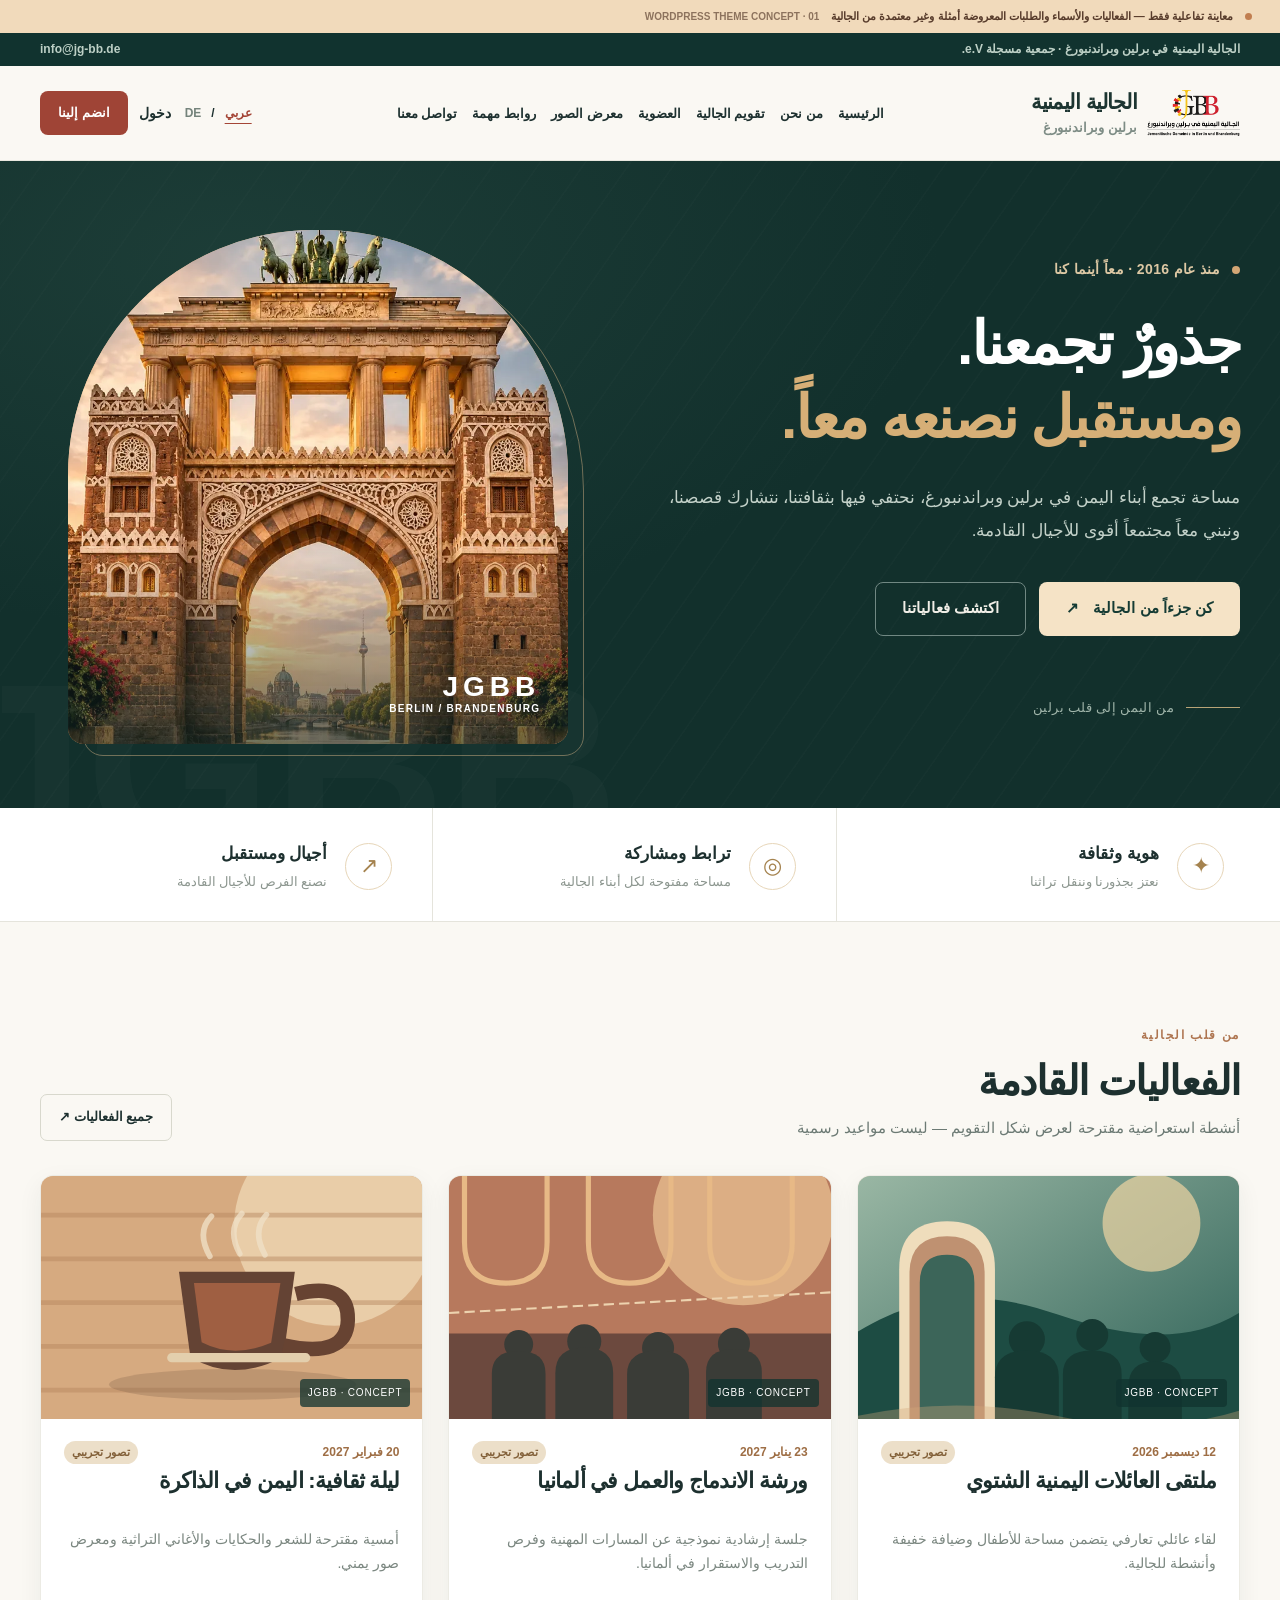
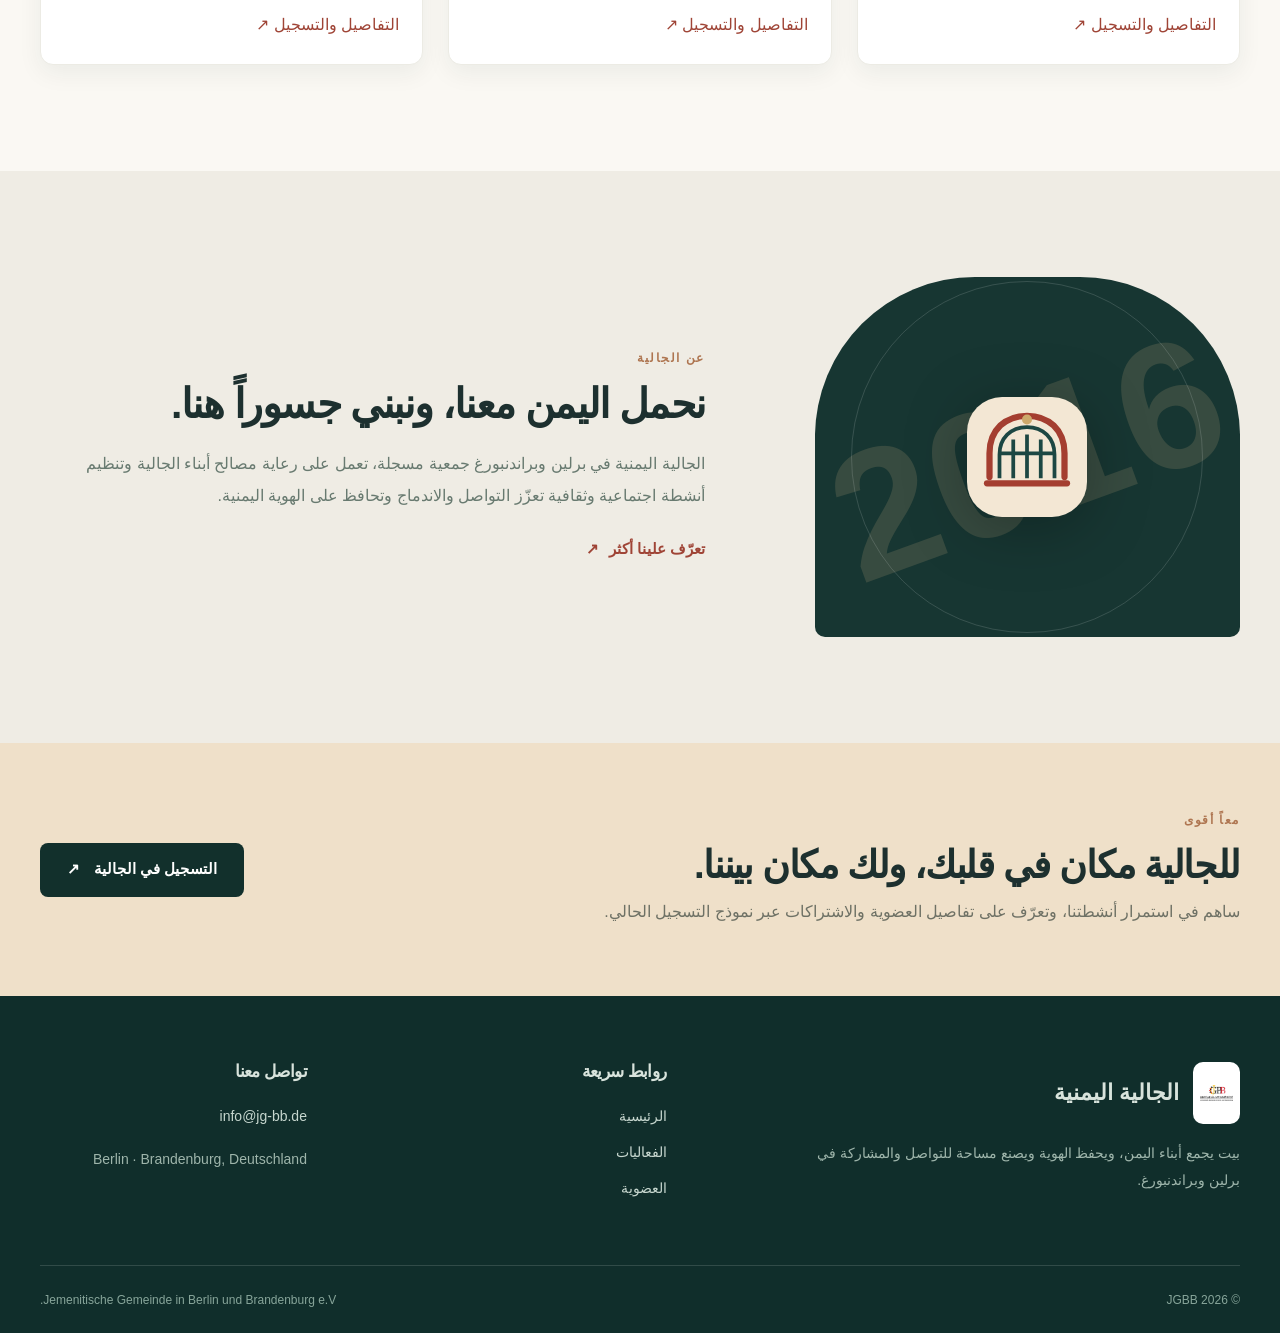
==== commit a4e73e96: "Update JGBB preview with official logo and Yemen–Brandenburg gateway art" ====
--- a/jgbb-preview/index.html
+++ b/jgbb-preview/index.html
@@ -24,7 +24,16 @@
 @media(max-width:700px){.jgbb-topline__inner{justify-content:center}.jgbb-topline__inner a{display:none}.jgbb-container{width:calc(100% - 34px)}.jgbb-brand{min-width:auto}.jgbb-brand__mark{width:44px}.jgbb-brand__label strong{font-size:17px}.jgbb-brand__label small{font-size:11px}.jgbb-header__actions{gap:11px}.jgbb-login{display:none}.jgbb-languages{font-size:11px}.jgbb-hero__layout{grid-template-columns:1fr;padding-block:62px 46px;gap:36px}.jgbb-hero__copy{text-align:start}.jgbb-hero h1{font-size:clamp(41px,8vw,55px)}.jgbb-hero__copy>p{font-size:15px}.jgbb-hero__footnote{margin-top:32px}.jgbb-hero__art{max-width:380px;height:390px;width:85%;margin-inline:auto}.jgbb-values__grid{grid-template-columns:1fr;gap:0}.jgbb-value,.jgbb-value+.jgbb-value{padding:17px 2px;border:0;border-bottom:1px solid var(--j-line)}.jgbb-section{padding-block:65px}.jgbb-section-heading{align-items:start}.jgbb-section-heading h2{font-size:35px}.jgbb-outline-link{font-size:11px;padding:9px}.jgbb-story-grid{grid-template-columns:1fr;gap:22px}.jgbb-story-card__media{aspect-ratio:1.75}.jgbb-card-summary{min-height:0}.jgbb-about-band__layout{grid-template-columns:1fr;gap:28px}.jgbb-about-band__art{height:260px;max-width:380px;margin-inline:auto;width:100%}.jgbb-join-band{padding:52px 0}.jgbb-join-band__inner{align-items:start;flex-direction:column;gap:28px}.jgbb-footer__grid{grid-template-columns:1fr 1fr;gap:28px}.jgbb-footer__grid>div:first-child{grid-column:1/-1}.jgbb-footer__bottom{flex-direction:column;gap:3px}.jgbb-interior-hero{padding:56px 0}.jgbb-interior-hero h1{font-size:40px}.jgbb-page-layout,.jgbb-single-layout{padding-block:42px 80px}.jgbb-content{font-size:16px}}
 @media(max-width:410px){.jgbb-header__inner{gap:6px}.jgbb-brand__label strong{font-size:15px}.jgbb-brand__mark{width:39px}.jgbb-languages{gap:4px}.jgbb-hero__buttons{display:grid;grid-template-columns:1fr}.jgbb-hero__art{width:94%}.jgbb-footer__grid{grid-template-columns:1fr}.jgbb-footer__grid>div:first-child{grid-column:auto}}
 @media(prefers-reduced-motion:reduce){html{scroll-behavior:auto}*,*:before,*:after{transition:none!important;animation:none!important}}
-  </style>
+  
+/* JGBB official visual identity + Bab al-Yemen x Brandenburg Gate */
+.jgbb-brand__mark{width:93px!important;height:60px!important;object-fit:contain;flex:none;max-width:93px}
+.jgbb-brand{gap:10px}
+.jgbb-footer__brand-logo{display:block;width:95px;height:62px;object-fit:contain;padding:7px;background:#fff;border-radius:10px}
+.jgbb-hero__art-frame img{object-fit:cover;object-position:center 47%}
+.jgbb-hero__art-frame:after{background:linear-gradient(180deg,transparent 62%,#112c2999 100%)}
+@media(max-width:700px){.jgbb-brand__mark{width:65px!important;height:45px!important;max-width:65px}.jgbb-brand__label strong{font-size:17px!important}.jgbb-brand__label small{font-size:11px!important}}
+
+</style>
   <style>
    .preview-ribbon{display:flex;gap:12px;align-items:center;padding:8px 28px;min-height:33px;font:600 11px 'DM Sans','Tajawal',sans-serif;background:#f1dabb;color:#573b2b;direction:rtl}.preview-dot{height:7px;width:7px;border-radius:50%;background:#c17e50}.preview-ribbon__end{margin-inline-start:auto;font-size:10px;opacity:.65;direction:ltr}.preview-language{background:transparent;border:0;color:#74837b;font:700 12px 'DM Sans','Tajawal',sans-serif;padding:3px;white-space:nowrap}.preview-language.is-current{color:#a44536;text-decoration:underline;text-underline-offset:6px}.preview-screen[hidden]{display:none!important}.preview-events-heading{display:flex;align-items:center;justify-content:space-between;margin-bottom:28px}.preview-events-heading h2{margin:0}.preview-events-heading span{font-size:13px;color:#839187}.preview-membership-layout{display:grid;grid-template-columns:1fr 1fr;gap:76px}.preview-intro{color:#7c8b80;line-height:1.9}.preview-fees{margin-top:24px;background:#fff;border:1px solid #e5e3da;border-radius:12px;overflow:hidden}.preview-fees>div{display:flex;align-items:center;justify-content:space-between;padding:13px 18px;border-bottom:1px solid #e9e8e2}.preview-fees>div:last-child{border:0}.preview-fees strong{font-size:19px;color:#9f4436}.preview-bank{margin-top:18px;border:1px dashed #d2b794;background:#f2e9dd;padding:17px 21px;border-radius:11px;display:grid;gap:3px}.preview-bank strong{font-size:16px}.preview-bank span{font-size:13px;color:#718072}.preview-bank code{font:600 13px 'DM Sans';text-align:start;unicode-bidi:embed;overflow-wrap:anywhere}.preview-bank small{color:#9c6c4e}.preview-form{background:white;padding:32px;border:1px solid #e8e7de;border-radius:14px;box-shadow:0 20px 55px #18332b0e}.preview-form-badge{font-size:11px;font-weight:700;background:#e5eee9;color:#466b5a;padding:5px 10px;border-radius:99px}.preview-form h3{font-size:28px;margin:19px 0 8px}.preview-form>p{font-size:13px;color:#849086;line-height:1.75}.preview-form-grid{display:grid;grid-template-columns:1fr 1fr;gap:15px;margin:24px 0}.preview-form-grid label{display:grid;gap:5px;font-size:12px;font-weight:700}.preview-form-grid label.wide{grid-column:span 2}.preview-form-grid input,.preview-form-grid select{min-width:0;min-height:45px;border-radius:7px;border:1px solid #dfe3de;padding:10px;background:#fbfbf8;color:#9da8a2}.preview-disabled{width:100%;opacity:.75;cursor:not-allowed}.preview-about-layout{display:grid;grid-template-columns:1.1fr .8fr;gap:100px;align-items:center}.preview-about-layout p{font-size:17px;color:#728075;line-height:2}.preview-about-layout img{width:100%;max-height:440px;object-fit:cover;border-radius:220px 220px 12px 12px}.preview-contact{text-align:center;min-height:260px}.preview-contact p{color:#809084}.preview-contact .jgbb-button{margin-top:20px;direction:ltr}
 @media(max-width:800px){.preview-membership-layout,.preview-about-layout{grid-template-columns:1fr;gap:40px}.preview-form{padding:23px}.preview-ribbon__end{display:none}}@media(max-width:550px){.preview-events-heading{align-items:start;flex-direction:column;gap:12px}.preview-ribbon{padding:8px 17px;font-size:10px}.preview-form-grid{gap:9px}}
@@ -62,7 +71,7 @@
   <header class="jgbb-header">
    <div class="jgbb-container jgbb-header__inner">
     <a aria-label="JGBB demonstration" class="jgbb-brand" data-open="home" href="#">
-     <img alt="" class="jgbb-brand__mark" src="[data-uri]"/>
+     <img alt="شعار الجالية اليمنية في برلين وبراندنبورغ JGBB" class="jgbb-brand__mark" src="assets/jgbb-official-logo.webp" decoding="async"/>
      <span class="jgbb-brand__label">
       <strong data-ar="الجالية اليمنية" data-de="Jemenitische Gemeinde">
        الجالية اليمنية
@@ -189,7 +198,7 @@
      </div>
      <div class="jgbb-hero__art">
       <div class="jgbb-hero__art-frame">
-       <img alt="Yemeni architecture illustration" src="[data-uri]"/>
+       <img alt="تصور معماري فني يجمع باب اليمن بصنعاء وبوابة براندنبورغ في برلين" src="assets/jgbb-gateway.webp" fetchpriority="high" decoding="async"/>
       </div>
       <div class="jgbb-hero__art-label">
        <strong>
@@ -940,7 +949,7 @@
     <div class="jgbb-footer__grid">
      <div>
       <div class="jgbb-footer__brand">
-       <img alt="" src="[data-uri]"/>
+       <img alt="JGBB" class="jgbb-footer__brand-logo" src="assets/jgbb-official-logo.webp" loading="lazy"/>
        <strong data-ar="الجالية اليمنية" data-de="Jemenitische Gemeinde">
         الجالية اليمنية
        </strong>
@@ -1071,4 +1080,4 @@
 })();
 </script>
 </body>
-</html>
+</html>
